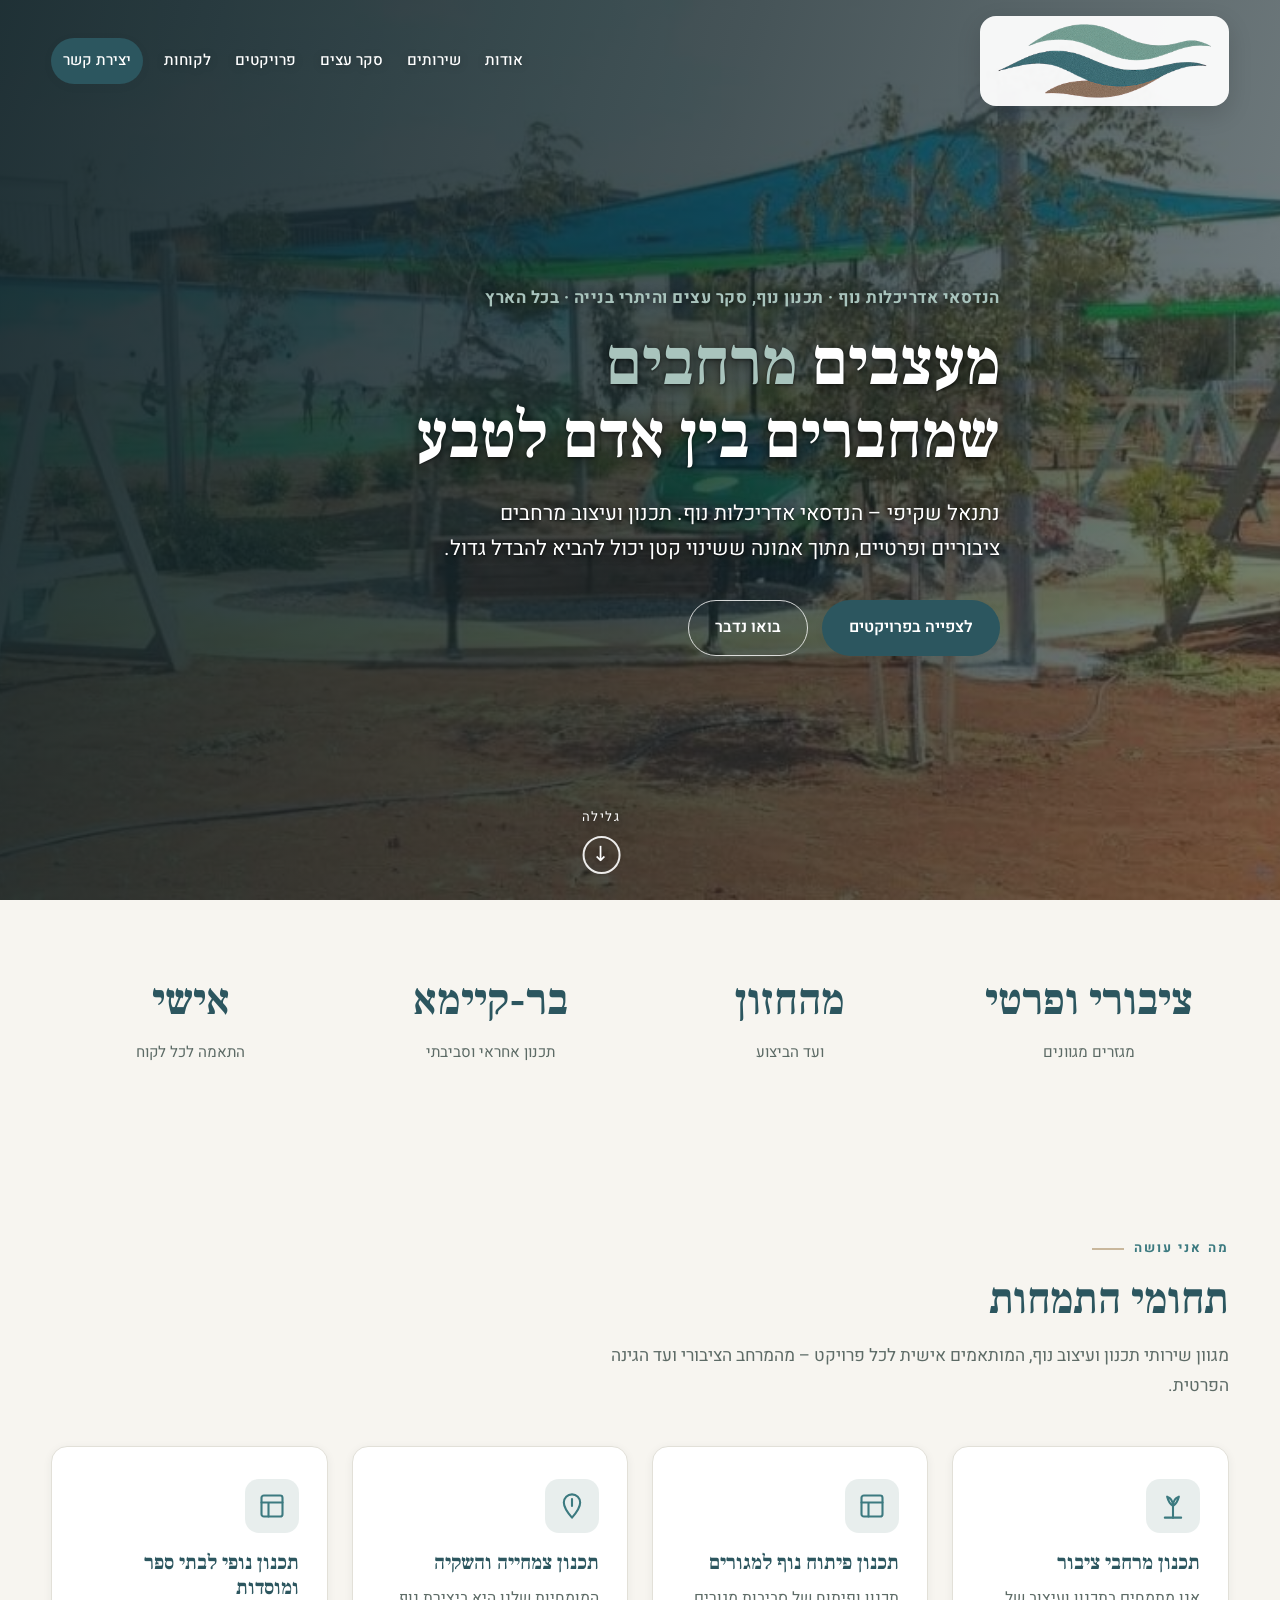
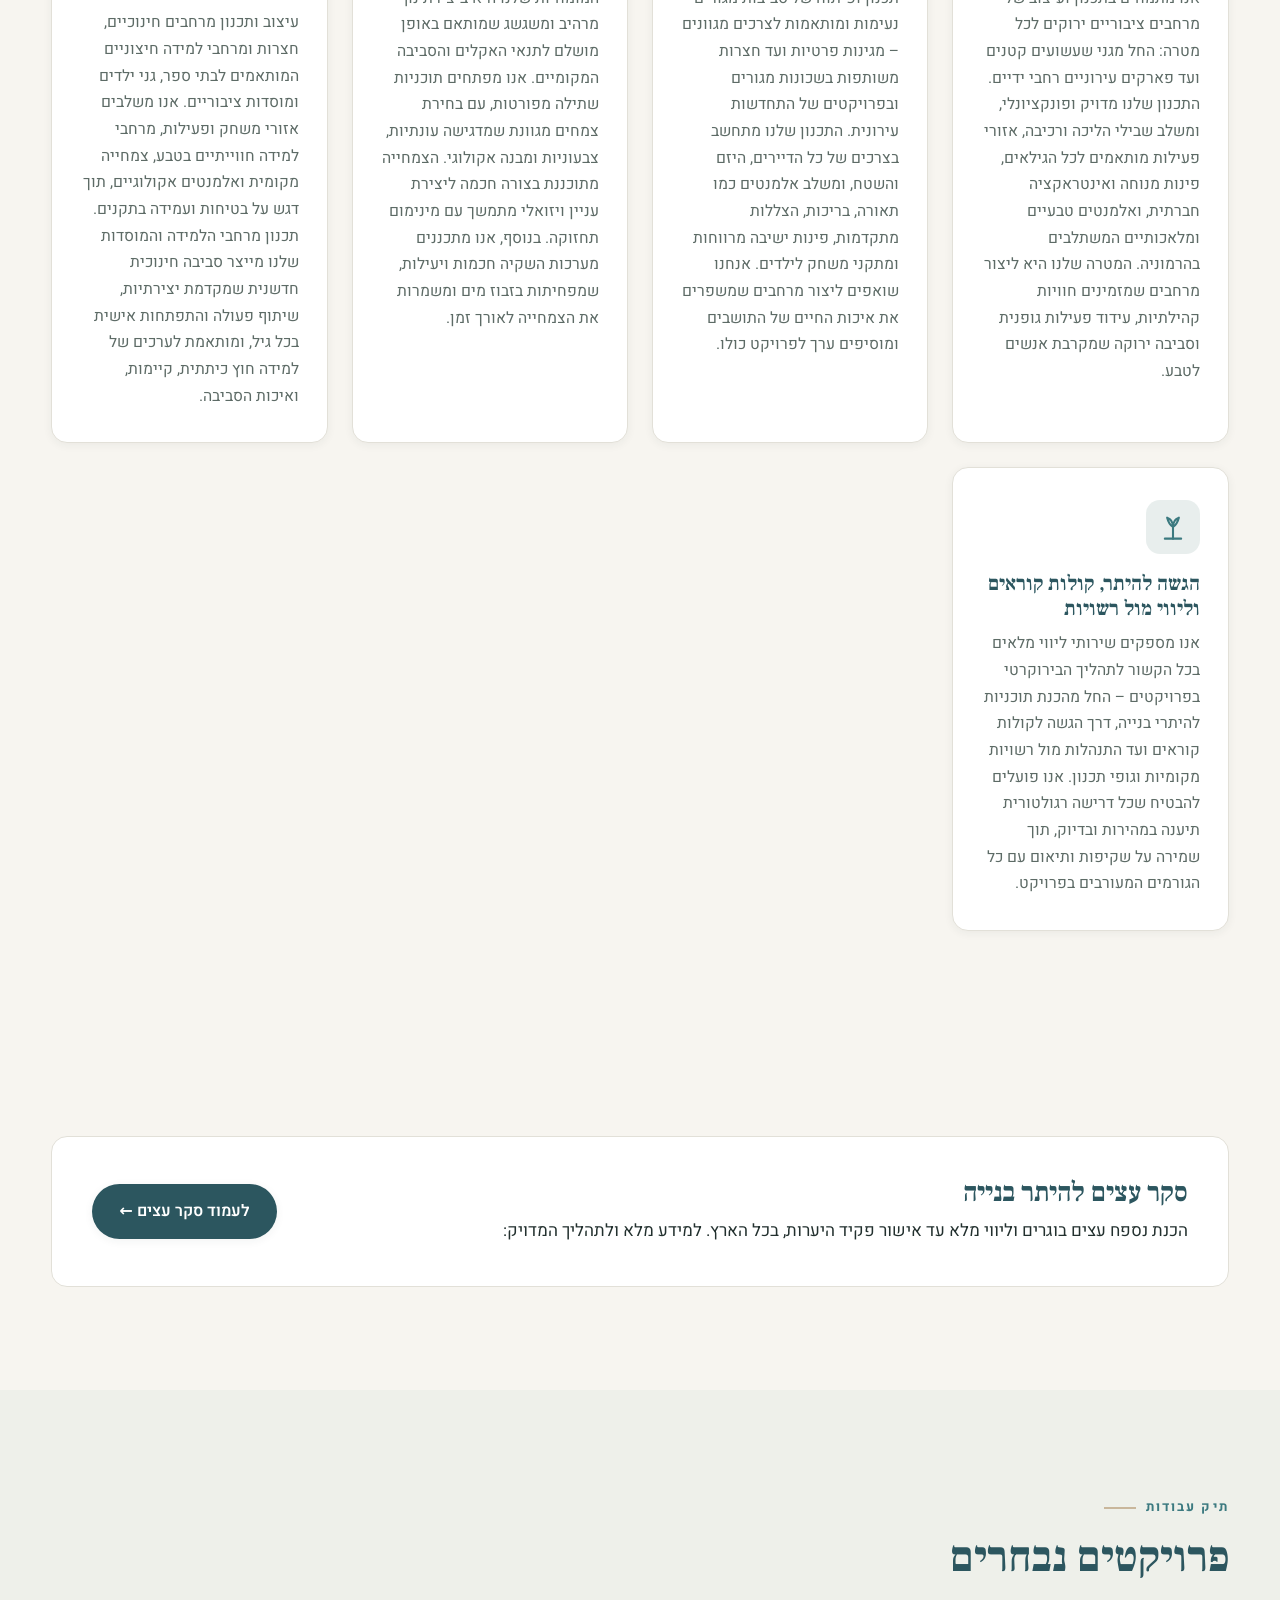
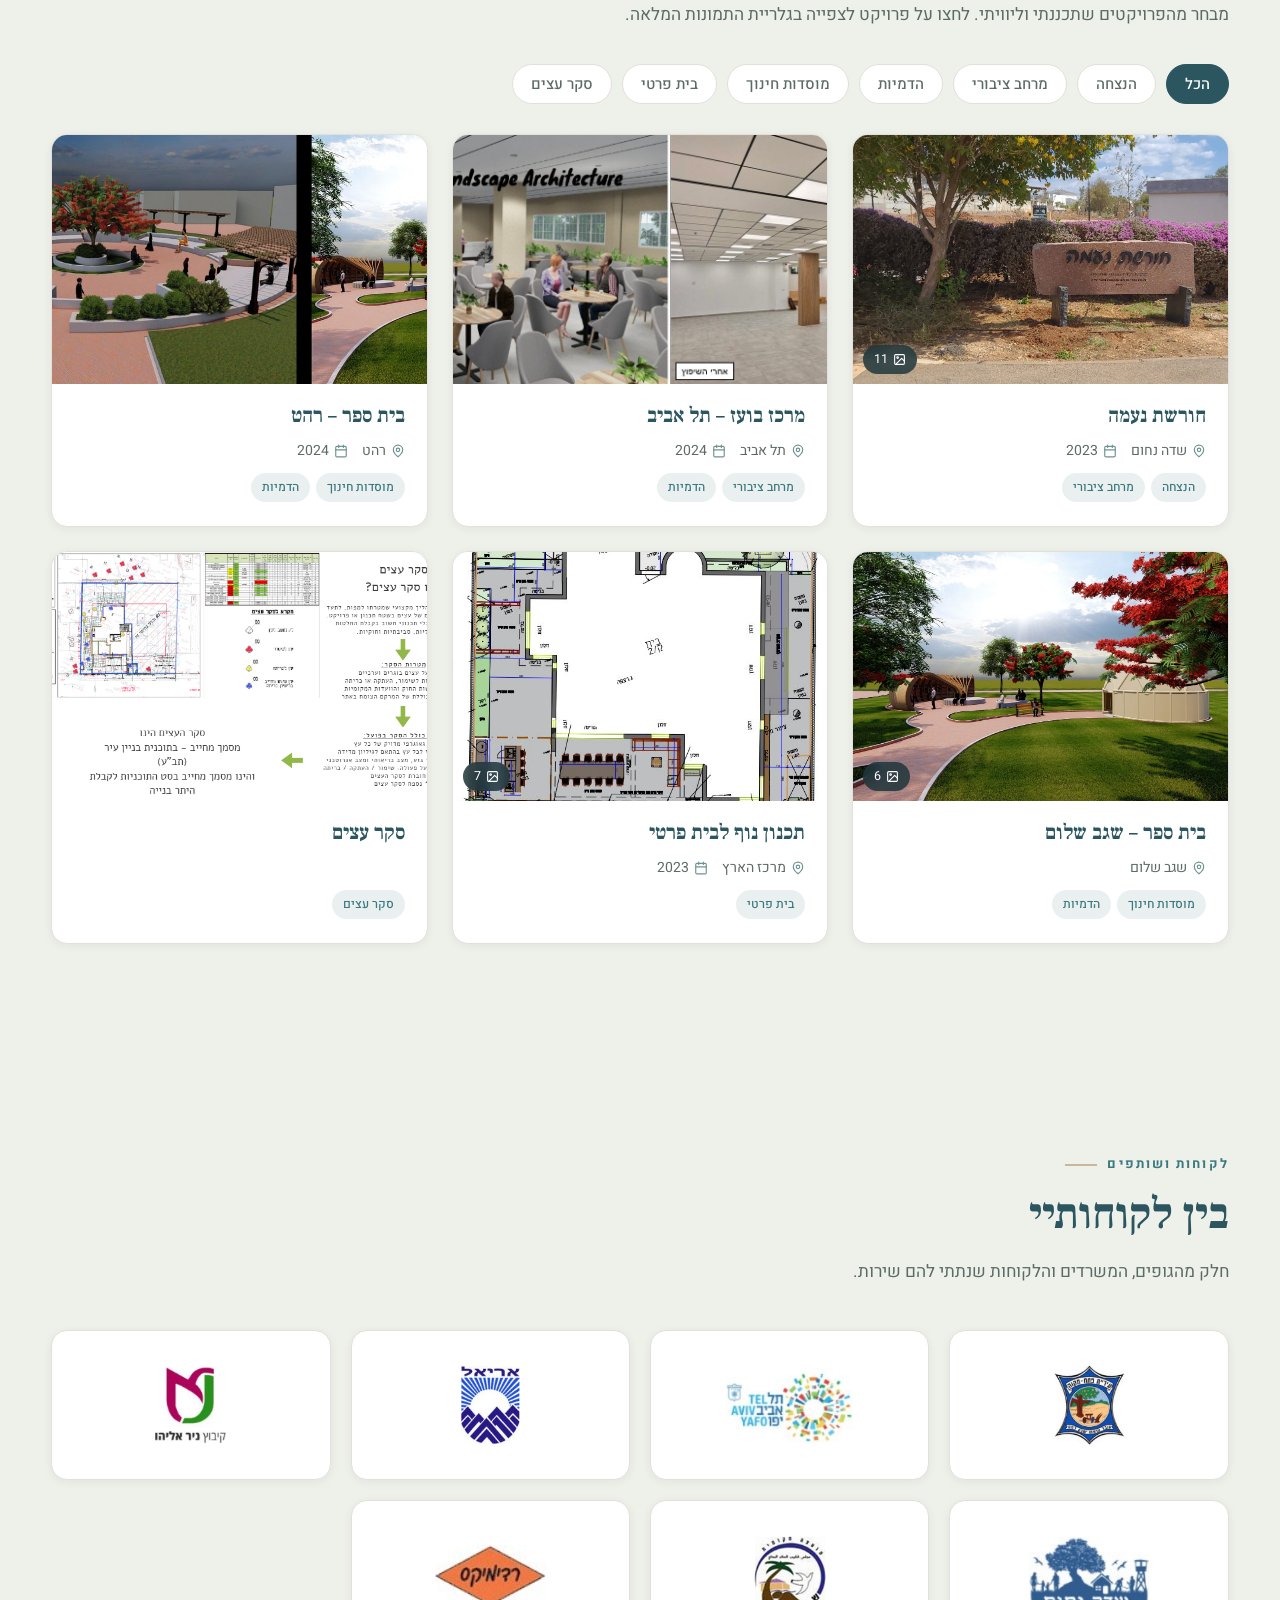
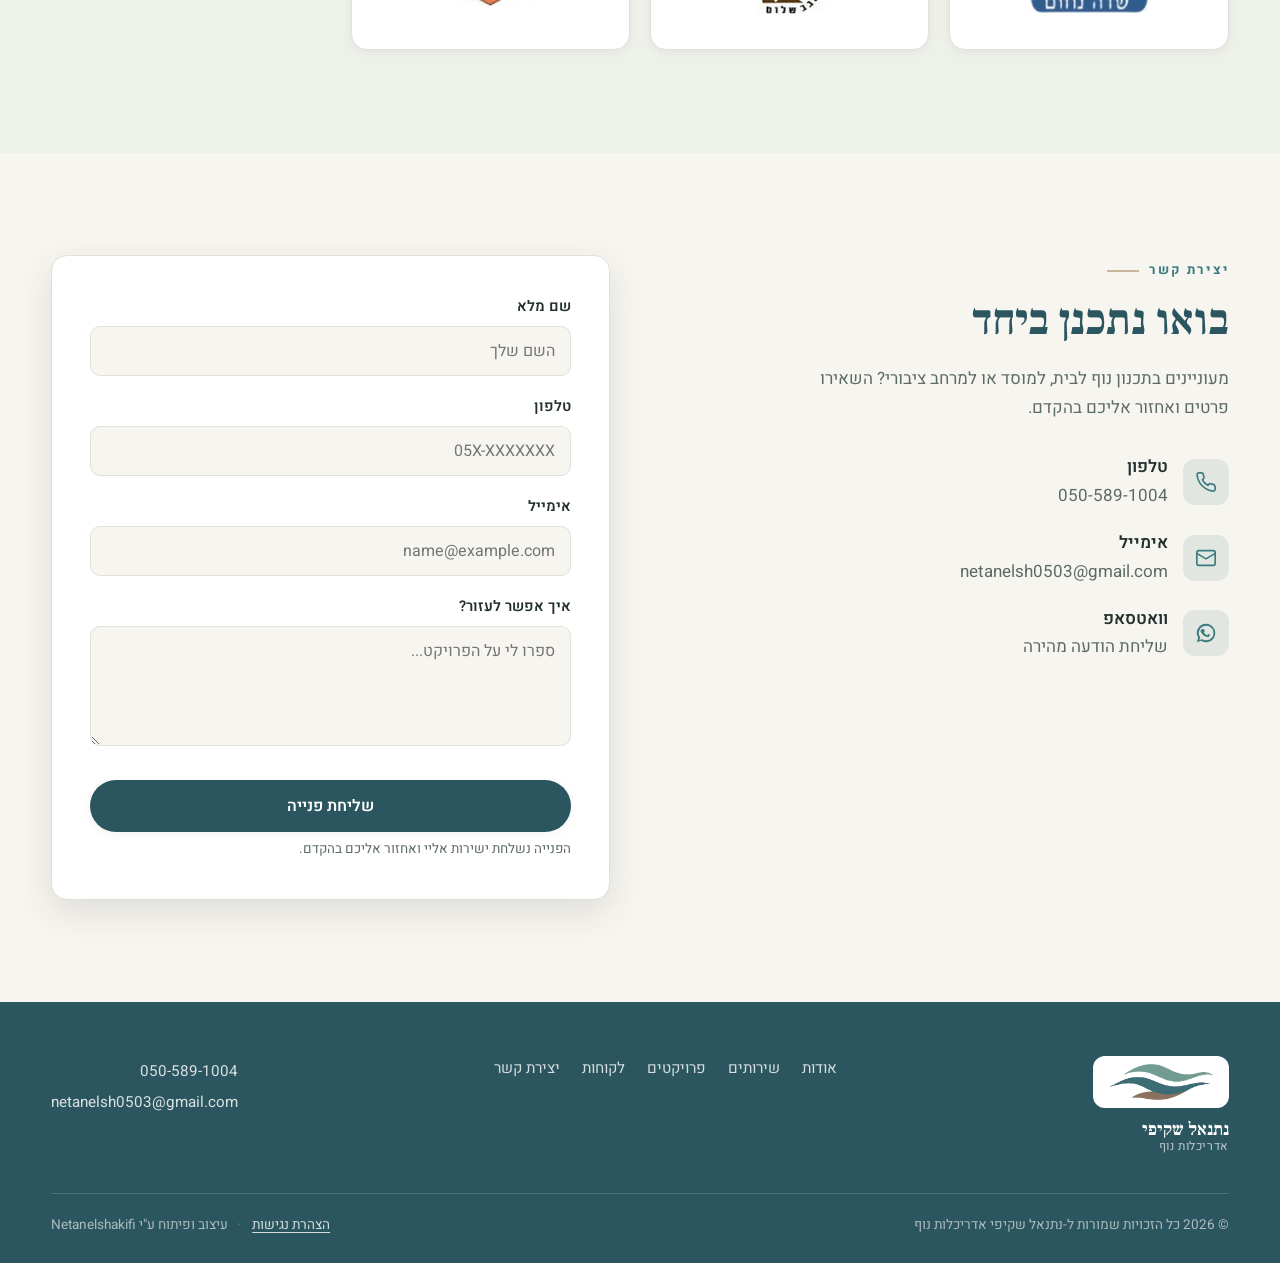
==== index.html @ ea235602 "." ====
<!DOCTYPE html>
<html lang="he" dir="rtl">
<head>
  <meta charset="UTF-8">
  <meta name="viewport" content="width=device-width, initial-scale=1">

  <!-- Google tag (gtag.js) -->
  <script async src="https://www.googletagmanager.com/gtag/js?id=G-FHMEB0XKDP"></script>
  <script>
    window.dataLayer = window.dataLayer || [];
    function gtag(){dataLayer.push(arguments);}
    gtag('js', new Date());
    gtag('config', 'G-FHMEB0XKDP');
  </script>

  <title>נתנאל שקיפי | אדריכלות נוף – תכנון ועיצוב מרחבים</title>
  <meta name="description" content="נתנאל שקיפי – הנדסאי אדריכלות נוף. תכנון ועיצוב מרחבים ציבוריים ופרטיים, סקר עצים, פיתוח בר-קיימא וליווי פרויקטים מהחזון ועד הביצוע.">
  <meta name="author" content="נתנאל שקיפי">
  <meta name="theme-color" content="#2c565f">
  <link rel="canonical" href="https://netanelsh0503-arch.github.io/netanel-shakifi-site/">

  <!-- Open Graph -->
  <meta property="og:title" content="נתנאל שקיפי | אדריכלות נוף">
  <meta property="og:description" content="תכנון ועיצוב מרחבים ציבוריים ופרטיים, בדגש על אסתטיקה, פונקציונליות וקיימות.">
  <meta property="og:type" content="website">
  <meta property="og:site_name" content="נתנאל שקיפי – אדריכלות נוף">
  <meta property="og:locale" content="he_IL">
  <meta property="og:url" content="https://netanelsh0503-arch.github.io/netanel-shakifi-site/">
  <meta property="og:image" content="https://netanelsh0503-arch.github.io/netanel-shakifi-site/assets/img/web/hero.jpg">

  <!-- Structured data: helps Google associate this site with the name "נתנאל שקיפי" -->
  <script type="application/ld+json">
  {
    "@context": "https://schema.org",
    "@graph": [
      {
        "@type": "Person",
        "name": "נתנאל שקיפי",
        "alternateName": "Netanel Shkifi",
        "jobTitle": "הנדסאי אדריכלות נוף",
        "url": "https://netanelsh0503-arch.github.io/netanel-shakifi-site/",
        "image": "https://netanelsh0503-arch.github.io/netanel-shakifi-site/assets/img/web/netanel-portrait.jpg",
        "email": "netanelsh0503@gmail.com",
        "telephone": "+972-50-589-1004"
      },
      {
        "@type": "ProfessionalService",
        "name": "נתנאל שקיפי – אדריכלות נוף",
        "description": "תכנון ועיצוב מרחבים ציבוריים ופרטיים, סקר עצים, פיתוח בר-קיימא וליווי פרויקטים מהחזון ועד הביצוע.",
        "url": "https://netanelsh0503-arch.github.io/netanel-shakifi-site/",
        "image": "https://netanelsh0503-arch.github.io/netanel-shakifi-site/assets/img/web/hero.jpg",
        "telephone": "+972-50-589-1004",
        "email": "netanelsh0503@gmail.com",
        "areaServed": "IL",
        "founder": { "@type": "Person", "name": "נתנאל שקיפי" },
        "knowsAbout": ["אדריכלות נוף", "תכנון נוף", "סקר עצים", "מרחב ציבורי", "גינון", "פיתוח בר-קיימא"],
        "logo": "https://netanelsh0503-arch.github.io/netanel-shakifi-site/assets/logo/logo-mark.png"
      },
      {
        "@type": "Organization",
        "name": "נתנאל שקיפי – אדריכלות נוף",
        "url": "https://netanelsh0503-arch.github.io/netanel-shakifi-site/",
        "logo": "https://netanelsh0503-arch.github.io/netanel-shakifi-site/assets/logo/logo-mark.png"
      }
    ]
  }
  </script>

  <link rel="icon" type="image/png" href="assets/logo/logo-mark.png">
  <link rel="preconnect" href="https://fonts.googleapis.com">
  <link rel="preconnect" href="https://fonts.gstatic.com" crossorigin>
  <link href="https://fonts.googleapis.com/css2?family=Frank+Ruhl+Libre:wght@500;700;900&family=Heebo:wght@300;400;500;600;700&display=swap" rel="stylesheet">
  <link rel="stylesheet" href="assets/css/style.css?v=7">
</head>
<body>

  <!-- ===== Header ===== -->
  <header class="header">
    <div class="container nav">
      <a href="#top" class="brand" aria-label="נתנאל שקיפי – אדריכלות נוף">
        <img src="assets/logo/logo-mark.png" alt="לוגו נתנאל שקיפי">
      </a>
      <button class="nav-toggle" aria-label="תפריט" aria-expanded="false"><span></span><span></span><span></span></button>
      <nav class="nav-links" aria-label="ניווט ראשי">
        <a href="#about">אודות</a>
        <a href="#services">שירותים</a>
        <a href="seker-etzim.html">סקר עצים</a>
        <a href="#projects">פרויקטים</a>
        <a href="#clients">לקוחות</a>
        <a href="#contact" class="btn btn-primary nav-cta">יצירת קשר</a>
      </nav>
    </div>
  </header>

  <!-- ===== Hero ===== -->
  <section class="hero" id="top">
    <div class="hero-bg"><img src="assets/img/web/hero.jpg" alt="אדריכלות נוף – תכנון ועיצוב מרחב נוף עירוני מאת נתנאל שקיפי"></div>
    <div class="container hero-inner">
      <span style="display:block;color:var(--sage-soft);font-weight:700;letter-spacing:.03em;font-size:clamp(.85rem,2.2vw,1.05rem);margin-bottom:14px;text-shadow:0 1px 8px rgba(0,0,0,.65)">הנדסאי אדריכלות נוף · תכנון נוף, סקר עצים והיתרי בנייה · בכל הארץ</span>
      <h1>מעצבים <span class="accent">מרחבים</span><br>שמחברים בין אדם לטבע</h1>
      <p>נתנאל שקיפי – הנדסאי אדריכלות נוף. תכנון ועיצוב מרחבים ציבוריים ופרטיים, מתוך אמונה ששינוי קטן יכול להביא להבדל גדול.</p>
      <div class="hero-actions">
        <a href="#projects" class="btn btn-primary">לצפייה בפרויקטים</a>
        <a href="#contact" class="btn btn-ghost">בואו נדבר</a>
      </div>
    </div>
    <a href="#contact" class="scroll-cue" aria-label="גלילה ליצירת קשר"><span>גלילה</span><span class="scroll-arrow">↓</span></a>
  </section>

  <!-- ===== Stats ===== -->
  <section class="section" style="padding-block: clamp(40px,6vw,64px)">
    <div class="container">
      <div class="stats">
        <div class="stat reveal"><b>ציבורי ופרטי</b><span>מגזרים מגוונים</span></div>
        <div class="stat reveal"><b>מהחזון</b><span>ועד הביצוע</span></div>
        <div class="stat reveal"><b>בר-קיימא</b><span>תכנון אחראי וסביבתי</span></div>
        <div class="stat reveal"><b>אישי</b><span>התאמה לכל לקוח</span></div>
      </div>
    </div>
  </section>

  <!-- About opens as a separate popup window (see nav "אודות"). Content lives in data/about.js and is editable from the dashboard. Hidden block below keeps the text available for search engines. -->
  <div id="aboutSeo" hidden aria-hidden="true">
    <span id="aboutEyebrow">נעים להכיר</span>
    <h2 id="aboutTitle">אני נתנאל שקיפי</h2>
    <img id="aboutImg" src="assets/img/web/netanel-portrait.jpg" alt="נתנאל שקיפי">
    <div id="aboutParas"></div>
  </div>

  <!-- ===== Services ===== -->
  <section class="section" id="services">
    <div class="container">
      <div class="reveal">
        <span class="eyebrow">מה אני עושה</span>
        <h2 class="section-title">תחומי התמחות</h2>
        <p class="section-intro">מגוון שירותי תכנון ועיצוב נוף, המותאמים אישית לכל פרויקט – מהמרחב הציבורי ועד הגינה הפרטית.</p>
      </div>
      <div class="cards" id="servicesGrid">
        <div class="card reveal">
          <div class="card-ico"><svg viewBox="0 0 24 24" fill="none" stroke="currentColor" stroke-width="1.8" stroke-linecap="round" stroke-linejoin="round"><path d="M12 22V12M12 12c0-4 2-7 5-8-1 4-2 6-5 8zM12 12C12 8 10 5 7 4c1 4 2 6 5 8z"/><path d="M5 22h14"/></svg></div>
          <h3>תכנון נוף לבתים פרטיים</h3>
          <p>תכנון כולל של המגרש – שבילים, אזורי ישיבה, חניות וכניסות, בהתאמה לשיפועים ולניקוז. שילוב צמחייה, יצירת פרטיות והצללה וחיבור בין פנים הבית לחוץ.</p>
        </div>
        <div class="card reveal">
          <div class="card-ico"><svg viewBox="0 0 24 24" fill="none" stroke="currentColor" stroke-width="1.8" stroke-linecap="round" stroke-linejoin="round"><rect x="3" y="3" width="18" height="18" rx="2"/><path d="M3 9h18M9 21V9"/></svg></div>
          <h3>מרחב ציבורי</h3>
          <p>תכנון ועיצוב שטחים ציבוריים פתוחים (שצ"פ), כיכרות, חצרות מוסדות ומרחבי מפגש – בדגש על חוויית המשתמש, נגישות וקיימות.</p>
        </div>
        <div class="card reveal">
          <div class="card-ico"><svg viewBox="0 0 24 24" fill="none" stroke="currentColor" stroke-width="1.8" stroke-linecap="round" stroke-linejoin="round"><path d="M12 2a7 7 0 00-7 7c0 5 7 13 7 13s7-8 7-13a7 7 0 00-7-7z"/><path d="M12 6v6"/></svg></div>
          <h3>סקר עצים</h3>
          <p>מיפוי, תיעוד והערכת מצב עצים בשטח, כולל נספח לסקר, חוברת והגשה לפקיד היערות עד לקבלת אישורו. כלי תכנוני לשמירה על עצים בוגרים וערכיים.</p>
          <a href="seker-etzim.html" style="display:inline-block;margin-top:10px;color:var(--teal-deep);font-weight:600">קראו עוד על סקר עצים להיתר ←</a>
        </div>
        <div class="card reveal">
          <div class="card-ico"><svg viewBox="0 0 24 24" fill="none" stroke="currentColor" stroke-width="1.8" stroke-linecap="round" stroke-linejoin="round"><path d="M3 21h18M5 21V7l7-4 7 4v14"/><path d="M9 21v-6h6v6"/></svg></div>
          <h3>ליווי פרויקטים</h3>
          <p>ליווי מקצועי מגיבוש החזון והפרוגרמה, דרך תכנון מפורט ועד ליווי לביצוע – בעבודה מול אדריכלים, קבלנים ויועצים, כולל הגשות להיתרים בעת הצורך.</p>
        </div>
      </div>
    </div>
  </section>

  <!-- ===== Tree survey entry ===== -->
  <section class="section">
    <div class="container">
      <div class="reveal" style="background:var(--surface,#f5f3ee);border:1px solid var(--line,#e5e1d8);border-radius:var(--radius,18px);padding:clamp(24px,4vw,40px);display:flex;flex-wrap:wrap;gap:18px;align-items:center;justify-content:space-between">
        <div style="flex:1 1 320px">
          <h2 style="margin:0 0 8px;color:var(--teal-deep,#2c565f);font-size:clamp(1.3rem,3.5vw,1.7rem)">סקר עצים להיתר בנייה</h2>
          <p style="margin:0;line-height:1.7">הכנת נספח עצים בוגרים וליווי מלא עד אישור פקיד היערות, בכל הארץ. למידע מלא ולתהליך המדויק:</p>
        </div>
        <a href="seker-etzim.html" class="btn btn-primary">לעמוד סקר עצים ←</a>
      </div>
    </div>
  </section>

  <!-- ===== Projects ===== -->
  <section class="section section-alt" id="projects">
    <div class="container">
      <div class="reveal">
        <span class="eyebrow">תיק עבודות</span>
        <h2 class="section-title">פרויקטים נבחרים</h2>
        <p class="section-intro">מבחר מהפרויקטים שתכננתי וליוויתי. לחצו על פרויקט לצפייה בגלריית התמונות המלאה.</p>
      </div>
      <div class="filters" id="projectFilters"></div>
      <div class="project-grid" id="projectGrid"></div>
    </div>
  </section>

  <!-- ===== Clients ===== -->
  <section class="section section-alt" id="clients">
    <div class="container">
      <div class="reveal">
        <span class="eyebrow">לקוחות ושותפים</span>
        <h2 class="section-title">בין לקוחותיי</h2>
        <p class="section-intro">חלק מהגופים, המשרדים והלקוחות שנתתי להם שירות.</p>
      </div>
      <div class="clients-grid" id="clientsGrid"></div>
    </div>
  </section>

  <!-- ===== Contact ===== -->
  <section class="section" id="contact">
    <div class="container contact-grid">
      <div class="contact-info reveal">
        <span class="eyebrow">יצירת קשר</span>
        <h2 class="section-title">בואו נתכנן ביחד</h2>
        <p>מעוניינים בתכנון נוף לבית, למוסד או למרחב ציבורי? השאירו פרטים ואחזור אליכם בהקדם.</p>
        <div class="contact-line">
          <div class="ci"><svg viewBox="0 0 24 24" fill="none" stroke="currentColor" stroke-width="1.8" stroke-linecap="round" stroke-linejoin="round"><path d="M22 16.9v3a2 2 0 01-2.2 2 19.8 19.8 0 01-8.6-3 19.5 19.5 0 01-6-6 19.8 19.8 0 01-3-8.6A2 2 0 014.1 2h3a2 2 0 012 1.7c.1.9.3 1.8.6 2.6a2 2 0 01-.4 2.1L8 9.6a16 16 0 006 6l1.2-1.2a2 2 0 012.1-.4c.8.3 1.7.5 2.6.6a2 2 0 011.7 2z"/></svg></div>
          <div><b>טלפון</b><a href="tel:0505891004" dir="ltr">050-589-1004</a></div>
        </div>
        <div class="contact-line">
          <div class="ci"><svg viewBox="0 0 24 24" fill="none" stroke="currentColor" stroke-width="1.8" stroke-linecap="round" stroke-linejoin="round"><rect x="2" y="4" width="20" height="16" rx="2"/><path d="M22 7l-10 6L2 7"/></svg></div>
          <div><b>אימייל</b><a href="mailto:netanelsh0503@gmail.com" dir="ltr">netanelsh0503@gmail.com</a></div>
        </div>
        <div class="contact-line">
          <div class="ci"><svg viewBox="0 0 24 24" fill="currentColor"><path d="M12 2a10 10 0 00-8.5 15.3L2 22l4.8-1.5A10 10 0 1012 2zm0 18a8 8 0 01-4.1-1.1l-.3-.2-2.8.9.9-2.8-.2-.3A8 8 0 1112 20zm4.4-6c-.2-.1-1.4-.7-1.6-.8s-.4-.1-.5.1-.6.8-.8 1-.3.2-.5.1a6.5 6.5 0 01-1.9-1.2 7.3 7.3 0 01-1.3-1.7c-.1-.2 0-.4.1-.5l.4-.4.2-.4a.5.5 0 000-.4l-.8-1.9c-.2-.5-.4-.4-.5-.4h-.5a.9.9 0 00-.7.3A2.8 2.8 0 006 9.3a4.8 4.8 0 001 2.6 11 11 0 004.3 3.8c.6.2 1 .4 1.4.5a3.3 3.3 0 001.5.1c.5-.1 1.4-.6 1.6-1.1s.2-1 .1-1.1z"/></svg></div>
          <div><b>וואטסאפ</b><a href="https://wa.me/972505891004" target="_blank" rel="noopener">שליחת הודעה מהירה</a></div>
        </div>
      </div>

      <form class="contact-form reveal" id="contactForm" novalidate>
        <input type="hidden" name="access_key" value="b95d1b3d-62b8-4b41-ad89-b3573a08d3fc">
        <input type="hidden" name="subject" value="פנייה חדשה מהאתר - נתנאל שקיפי אדריכלות נוף">
        <input type="hidden" name="from_name" value="אתר נתנאל שקיפי">
        <input type="checkbox" name="botcheck" style="display:none" tabindex="-1" autocomplete="off" aria-hidden="true">
        <div class="field">
          <label for="name">שם מלא</label>
          <input type="text" id="name" name="name" required autocomplete="name" placeholder="השם שלך">
        </div>
        <div class="field">
          <label for="phone">טלפון</label>
          <input type="tel" id="phone" name="phone" required autocomplete="tel" placeholder="05X-XXXXXXX" dir="ltr" style="text-align:right">
        </div>
        <div class="field">
          <label for="email">אימייל</label>
          <input type="email" id="email" name="email" autocomplete="email" placeholder="name@example.com" dir="ltr" style="text-align:right">
        </div>
        <div class="field">
          <label for="message">איך אפשר לעזור?</label>
          <textarea id="message" name="message" required placeholder="ספרו לי על הפרויקט..."></textarea>
        </div>
        <button type="submit" class="btn btn-primary">שליחת פנייה</button>
        <p class="form-note">הפנייה נשלחת ישירות אליי ואחזור אליכם בהקדם.</p>
        <div class="form-msg" id="formMsg" role="alert"></div>
      </form>
    </div>
  </section>

  <!-- ===== Footer ===== -->
  <footer class="footer">
    <div class="container">
      <div class="footer-top">
        <div class="brand" style="flex-direction:column;align-items:flex-start;gap:12px">
          <img src="assets/logo/logo-mark.png" alt="נתנאל שקיפי – אדריכלות נוף" style="height:52px;background:#fff;border-radius:12px;padding:8px 16px">
          <div class="brand-text"><b>נתנאל שקיפי</b><span>אדריכלות נוף</span></div>
        </div>
        <nav class="footer-nav" aria-label="ניווט תחתון">
          <a href="#about">אודות</a>
          <a href="#services">שירותים</a>
          <a href="#projects">פרויקטים</a>
          <a href="#clients">לקוחות</a>
          <a href="#contact">יצירת קשר</a>
        </nav>
        <div class="footer-contact">
          <div><a href="tel:0505891004" dir="ltr">050-589-1004</a></div>
          <div><a href="mailto:netanelsh0503@gmail.com" dir="ltr">netanelsh0503@gmail.com</a></div>
        </div>
      </div>
      <div class="footer-bottom">
        <span>© <span id="year">2026</span> כל הזכויות שמורות ל-נתנאל שקיפי אדריכלות נוף</span>
        <span class="footer-legal">
          <a href="accessibility.html" target="_blank" rel="noopener">הצהרת נגישות</a>
          <span class="sep" aria-hidden="true">·</span>
          <span>עיצוב ופיתוח ע"י Netanelshakifi</span>
        </span>
      </div>
    </div>
  </footer>

  <!-- Site content is in data/*.json and is editable via the online CMS. -->
  <script src="assets/js/main.js?v=3"></script>
</body>
</html>
---- assets/css/style.css ----
/* ==========================================================================
   נתנאל שקיפי – אדריכלות נוף | Design System
   Palette derived from the brand logo (teal / sage / earth)
   ========================================================================== */

:root {
  --teal-deep: #2c565f;
  --teal: #3c7a80;
  --sage: #6e9490;
  --sage-soft: #a9c4bd;
  --earth: #8a7250;
  --earth-soft: #c9b79c;

  --bg: #f7f5f0;
  --bg-alt: #eef0ea;
  --surface: #ffffff;
  --ink: #22302e;
  --muted: #5d6b66;
  --line: #e2e0d8;

  --shadow-sm: 0 2px 10px rgba(34, 48, 46, .06);
  --shadow-md: 0 12px 34px rgba(34, 48, 46, .12);
  --shadow-lg: 0 26px 60px rgba(34, 48, 46, .18);

  --radius: 16px;
  --radius-sm: 10px;
  --maxw: 1180px;
  --ease: cubic-bezier(.22, .61, .36, 1);

  --ff-head: "Frank Ruhl Libre", Georgia, serif;
  --ff-body: "Heebo", "Assistant", system-ui, sans-serif;
}

/* ---------- Reset ---------- */
* { margin: 0; padding: 0; box-sizing: border-box; }
html { scroll-behavior: smooth; scroll-padding-top: 84px; overflow-x: hidden; }
body {
  font-family: var(--ff-body);
  color: var(--ink);
  background: var(--bg);
  line-height: 1.7;
  font-size: 17px;
  -webkit-font-smoothing: antialiased;
  overflow-x: hidden;
  max-width: 100%;
}
img { max-width: 100%; display: block; }
a { color: inherit; text-decoration: none; }
ul { list-style: none; }
h1, h2, h3, h4 { font-family: var(--ff-head); font-weight: 700; line-height: 1.2; color: var(--teal-deep); }

.container { width: min(92%, var(--maxw)); margin-inline: auto; }
.section { padding: clamp(56px, 8vw, 104px) 0; }
.section-alt { background: var(--bg-alt); }

.eyebrow {
  display: inline-block; font-size: .82rem; font-weight: 700; letter-spacing: .16em;
  color: var(--teal); text-transform: uppercase; margin-bottom: 14px;
  position: relative; padding-inline-end: 42px;
}
.eyebrow::after {
  content: ""; position: absolute; inset-inline-end: 0; top: 50%;
  width: 32px; height: 2px; background: var(--earth-soft);
}
.section-title { font-size: clamp(1.8rem, 4vw, 2.7rem); margin-bottom: 16px; }
.section-intro { color: var(--muted); max-width: 640px; font-size: 1.08rem; }

.btn {
  display: inline-flex; align-items: center; gap: 9px; cursor: pointer;
  font-family: var(--ff-body); font-weight: 600; font-size: 1rem;
  padding: 13px 26px; border-radius: 999px; border: 1.5px solid transparent;
  transition: transform .2s var(--ease), background .2s var(--ease), box-shadow .2s var(--ease), color .2s;
}
.btn svg { width: 18px; height: 18px; }
.btn-primary { background: var(--teal-deep); color: #fff; box-shadow: var(--shadow-sm); }
.btn-primary:hover { background: var(--teal); transform: translateY(-2px); box-shadow: var(--shadow-md); }
.btn-ghost { border-color: var(--teal-deep); color: var(--teal-deep); }
.btn-ghost:hover { background: var(--teal-deep); color: #fff; transform: translateY(-2px); }

/* ---------- Header ---------- */
.header {
  position: fixed; inset-block-start: 0; inset-inline: 0; z-index: 100;
  transition: background .3s var(--ease), box-shadow .3s var(--ease), padding .3s var(--ease);
  padding: 16px 0;
}
.header.scrolled { background: rgba(247, 245, 240, .92); backdrop-filter: blur(10px); box-shadow: var(--shadow-sm); padding: 9px 0; }
.nav { display: flex; align-items: center; justify-content: space-between; gap: 20px; }
.brand { display: flex; align-items: center; gap: 12px; border-radius: 16px;
  transition: background .3s var(--ease), padding .3s var(--ease), box-shadow .3s var(--ease); }
.brand img { height: 74px; width: auto; transition: height .3s var(--ease); }
.header.scrolled .brand img { height: 56px; }
/* At top over the hero: colored logo sits on a soft white badge so all colors pop */
.header:not(.scrolled) .brand { background: rgba(255, 255, 255, .95); padding: 8px 18px; box-shadow: 0 8px 24px rgba(0, 0, 0, .14); }
.brand-text { display: flex; flex-direction: column; line-height: 1.1; }
.brand-text b { font-family: var(--ff-head); font-size: 1.12rem; color: var(--teal-deep); }
.brand-text span { font-size: .74rem; color: var(--muted); letter-spacing: .05em; }

.nav-links { display: flex; align-items: center; gap: 2px; flex-wrap: nowrap; }
.nav-links a {
  font-weight: 500; font-size: .95rem; color: var(--ink); padding: 9px 11px;
  border-radius: 999px; transition: color .2s, background .2s; white-space: nowrap;
}
.nav-links a:hover { color: var(--teal-deep); background: rgba(110, 148, 144, .14); }
.nav-cta { margin-inline-start: 8px; }
.header.scrolled .nav-links .nav-cta { color: #fff; }

/* At top (over hero): white nav text; on scroll: dark */
.header:not(.scrolled) .nav-links a { color: #fff; text-shadow: 0 1px 8px rgba(0,0,0,.25); }
.header:not(.scrolled) .nav-links a:hover { color: #fff; background: rgba(255,255,255,.16); }
.header:not(.scrolled) .nav-links .nav-cta { text-shadow: none; }

.nav-toggle { display: none; background: none; border: 0; cursor: pointer; padding: 8px; }
.nav-toggle span { display: block; width: 26px; height: 2.5px; background: var(--ink); border-radius: 2px; transition: .3s; }
.header:not(.scrolled) .nav-toggle span { background: #fff; }
.nav-toggle span + span { margin-top: 6px; }

/* ---------- Hero ---------- */
.hero {
  position: relative; min-height: 100svh; display: flex; align-items: center;
  color: #fff; overflow: hidden;
}
.hero-bg { position: absolute; inset: 0; z-index: -2; }
.hero-bg img { width: 100%; height: 100%; object-fit: cover; }
.hero::after {
  content: ""; position: absolute; inset: 0; z-index: -1;
  background: linear-gradient(105deg, rgba(18, 36, 41, .94) 0%, rgba(18, 36, 41, .78) 50%, rgba(18, 36, 41, .56) 100%);
}
.hero-inner { padding-block: 130px 90px; max-width: 720px; }
.hero h1 {
  color: #fff; font-size: clamp(1.9rem, 6vw, 4.1rem); line-height: 1.12; margin-bottom: 22px;
  text-shadow: 0 2px 16px rgba(0, 0, 0, .6), 0 1px 3px rgba(0, 0, 0, .55);
  overflow-wrap: break-word; word-break: break-word;
}
.hero h1 .accent { color: var(--sage-soft); }
.hero p { font-size: clamp(1.05rem, 2.4vw, 1.3rem); max-width: 560px; margin-bottom: 34px; color: #fff; text-shadow: 0 1px 10px rgba(0, 0, 0, .6), 0 1px 2px rgba(0, 0, 0, .5); }
.hero-actions { display: flex; flex-wrap: wrap; gap: 14px; }
.hero .btn-ghost { border-color: rgba(255, 255, 255, .8); color: #fff; }
.hero .btn-ghost:hover { background: #fff; color: var(--teal-deep); }
.scroll-cue {
  position: absolute; inset-block-end: 26px; inset-inline-start: 50%; transform: translateX(-50%);
  color: #fff; font-size: .82rem; letter-spacing: .12em; display: flex;
  flex-direction: column; align-items: center; gap: 8px; animation: bob 2s infinite;
  text-decoration: none; text-shadow: 0 1px 8px rgba(0, 0, 0, .65); cursor: pointer;
}
.scroll-cue .scroll-arrow {
  font-size: 1.3rem; line-height: 1; width: 38px; height: 38px;
  border: 2px solid rgba(255, 255, 255, .9); border-radius: 50%;
  display: flex; align-items: center; justify-content: center;
  transition: background .2s, transform .2s;
}
.scroll-cue:hover .scroll-arrow { background: rgba(255, 255, 255, .2); transform: translateY(3px); }
@keyframes bob { 0%,100% { transform: translateX(-50%) translateY(0);} 50% { transform: translateX(-50%) translateY(8px);} }
html { scroll-behavior: smooth; }

/* ---------- Stats strip ---------- */
.stats { display: grid; grid-template-columns: repeat(4, 1fr); gap: 20px; text-align: center; }
.stat { min-width: 0; }
.stat b { display: block; font-family: var(--ff-head); font-size: clamp(1.5rem, 3.4vw, 2.8rem); color: var(--teal-deep); overflow-wrap: break-word; }
.stat span { color: var(--muted); font-size: .95rem; }

/* ---------- About ---------- */
.about-grid { display: grid; grid-template-columns: .85fr 1.15fr; gap: clamp(28px, 5vw, 66px); align-items: center; }
.about-photo { position: relative; }
.about-photo img { border-radius: var(--radius); box-shadow: var(--shadow-md); width: 100%; aspect-ratio: 4/5; object-fit: cover; object-position: center 20%; }
.about-photo::before {
  content: ""; position: absolute; inset-block-start: -18px; inset-inline-start: -18px;
  width: 120px; height: 120px; border: 3px solid var(--sage-soft); border-radius: var(--radius); z-index: -1;
}
.about-body p { color: var(--muted); margin-bottom: 16px; }
.about-body p strong { color: var(--ink); }
.about-sign { margin-top: 22px; height: 92px; width: auto; }

/* ---------- Services ---------- */
.cards { display: grid; grid-template-columns: repeat(auto-fit, minmax(min(100%, 260px), 1fr)); gap: 24px; margin-top: 46px; }
.card {
  background: var(--surface); border-radius: var(--radius); padding: 32px 28px;
  box-shadow: var(--shadow-sm); border: 1px solid var(--line);
  transition: transform .25s var(--ease), box-shadow .25s var(--ease); position: relative; overflow: hidden;
}
.card::before { content: ""; position: absolute; inset-block-start: 0; inset-inline: 0; height: 4px; background: linear-gradient(90deg, var(--sage), var(--teal)); transform: scaleX(0); transform-origin: inline-end; transition: transform .3s var(--ease); }
.card:hover { transform: translateY(-6px); box-shadow: var(--shadow-md); }
.card:hover::before { transform: scaleX(1); }
.card-ico { width: 54px; height: 54px; border-radius: 14px; background: rgba(110, 148, 144, .16); display: grid; place-items: center; margin-bottom: 18px; color: var(--teal); }
.card-ico svg { width: 28px; height: 28px; }
.card h3 { font-size: 1.28rem; margin-bottom: 10px; }
.card p { color: var(--muted); font-size: .98rem; }

/* ---------- Projects ---------- */
.filters { display: flex; flex-wrap: wrap; gap: 10px; margin: 34px 0 30px; }
.filter {
  font-family: var(--ff-body); font-size: .94rem; font-weight: 500; cursor: pointer;
  padding: 8px 18px; border-radius: 999px; border: 1.5px solid var(--line);
  background: var(--surface); color: var(--muted); transition: .2s var(--ease);
}
.filter:hover { border-color: var(--sage); color: var(--teal-deep); }
.filter.active { background: var(--teal-deep); border-color: var(--teal-deep); color: #fff; }

.project-grid { display: grid; grid-template-columns: repeat(auto-fill, minmax(min(100%, 310px), 1fr)); gap: 24px; }
.project-card {
  background: var(--surface); border-radius: var(--radius); overflow: hidden;
  box-shadow: var(--shadow-sm); border: 1px solid var(--line); cursor: pointer;
  transition: transform .28s var(--ease), box-shadow .28s var(--ease);
  display: flex; flex-direction: column;
}
.project-card:hover { transform: translateY(-6px); box-shadow: var(--shadow-lg); }
.project-media { position: relative; aspect-ratio: 3/2; overflow: hidden; background: var(--bg-alt); }
.project-media img { width: 100%; height: 100%; object-fit: cover; transition: transform .5s var(--ease); }
.project-card:hover .project-media img { transform: scale(1.06); }
.project-count {
  position: absolute; inset-block-end: 10px; inset-inline-end: 10px; background: rgba(28, 52, 58, .82);
  color: #fff; font-size: .78rem; padding: 4px 11px; border-radius: 999px; backdrop-filter: blur(4px);
  display: flex; align-items: center; gap: 5px;
}
.project-count svg { width: 13px; height: 13px; }
.project-info { padding: 20px 22px 24px; display: flex; flex-direction: column; gap: 10px; flex: 1; }
.project-info h3 { font-size: 1.3rem; }
.project-meta { display: flex; gap: 14px; color: var(--muted); font-size: .88rem; flex-wrap: wrap; }
.project-meta span { display: inline-flex; align-items: center; gap: 5px; }
.project-meta svg { width: 14px; height: 14px; color: var(--sage); }
.project-tags { display: flex; flex-wrap: wrap; gap: 6px; margin-top: auto; }
.tag { font-size: .76rem; font-weight: 500; color: var(--teal); background: rgba(110, 148, 144, .14); padding: 4px 11px; border-radius: 999px; }
.empty { grid-column: 1/-1; text-align: center; color: var(--muted); padding: 40px 0; }

/* ---------- Publications ---------- */
.pub-list { display: grid; gap: 16px; margin-top: 40px; }
.pub {
  display: flex; align-items: center; gap: 20px; background: var(--surface); border: 1px solid var(--line);
  border-radius: var(--radius); padding: 22px 26px; box-shadow: var(--shadow-sm);
  transition: transform .2s var(--ease), box-shadow .2s var(--ease);
}
.pub:hover { transform: translateX(-6px); box-shadow: var(--shadow-md); }
.pub-date { font-family: var(--ff-head); color: var(--earth); font-size: 1.05rem; min-width: 78px; }
.pub-body h4 { font-size: 1.12rem; color: var(--ink); margin-bottom: 3px; }
.pub-body p { color: var(--muted); font-size: .94rem; }
.pub-src { margin-inline-start: auto; color: var(--sage); }
.pub-src svg { width: 20px; height: 20px; }

/* ---------- Innovations ---------- */
.innov-grid { display: grid; grid-template-columns: repeat(auto-fit, minmax(min(100%, 280px), 1fr)); gap: 24px; margin-top: 44px; }
.innov {
  background: var(--surface); border: 1px solid var(--line); border-radius: var(--radius);
  padding: 30px 28px; box-shadow: var(--shadow-sm); border-inline-start: 4px solid var(--sage);
  transition: transform .2s var(--ease), box-shadow .2s var(--ease);
}
.innov:hover { transform: translateY(-4px); box-shadow: var(--shadow-md); }
.innov .kw { font-size: .78rem; font-weight: 700; letter-spacing: .1em; color: var(--earth); text-transform: uppercase; }
.innov h3 { font-size: 1.24rem; margin: 10px 0; }
.innov p { color: var(--muted); font-size: .97rem; }

/* ---------- Clients ---------- */
.clients-grid { display: grid; grid-template-columns: repeat(4, 1fr); gap: 20px; margin-top: 44px; }
.client { display: flex; align-items: center; justify-content: center; background: var(--surface); border: 1px solid var(--line); border-radius: var(--radius); box-shadow: var(--shadow-sm); padding: 26px 22px; min-height: 150px; transition: transform .2s var(--ease), box-shadow .2s var(--ease); }
.client:hover { transform: translateY(-4px); box-shadow: var(--shadow-md); }
.client img { max-height: 96px; max-width: 100%; width: auto; object-fit: contain; }
@media (max-width: 900px) { .clients-grid { grid-template-columns: repeat(3, 1fr); } }
@media (max-width: 560px) { .clients-grid { grid-template-columns: repeat(2, 1fr); } .client { min-height: 120px; padding: 20px; } .client img { max-height: 72px; } }

/* ---------- Contact ---------- */
.contact-grid { display: grid; grid-template-columns: 1fr 1fr; gap: clamp(30px, 5vw, 60px); }
.contact-info h2 { margin-bottom: 18px; }
.contact-info > p { color: var(--muted); margin-bottom: 30px; max-width: 420px; }
.contact-line { display: flex; align-items: center; gap: 15px; margin-bottom: 18px; }
.contact-line .ci { width: 46px; height: 46px; border-radius: 12px; background: rgba(110, 148, 144, .16); display: grid; place-items: center; color: var(--teal); flex-shrink: 0; }
.contact-line .ci svg { width: 22px; height: 22px; }
.contact-line b { display: block; font-family: var(--ff-body); font-weight: 600; color: var(--ink); }
.contact-line a, .contact-line span { color: var(--muted); }
.contact-line a:hover { color: var(--teal-deep); }

.contact-form { background: var(--surface); border: 1px solid var(--line); border-radius: var(--radius); padding: clamp(24px, 4vw, 38px); box-shadow: var(--shadow-md); }
.field { margin-bottom: 18px; }
.field label { display: block; font-weight: 600; font-size: .92rem; margin-bottom: 7px; color: var(--ink); }
.field input, .field textarea {
  width: 100%; font-family: var(--ff-body); font-size: 1rem; color: var(--ink);
  padding: 12px 15px; border: 1.5px solid var(--line); border-radius: var(--radius-sm);
  background: var(--bg); transition: border .2s, box-shadow .2s;
}
.field input:focus, .field textarea:focus { outline: none; border-color: var(--sage); box-shadow: 0 0 0 3px rgba(110, 148, 144, .18); background: #fff; }
.field textarea { resize: vertical; min-height: 120px; }
.form-note { font-size: .84rem; color: var(--muted); margin-top: 6px; }
.contact-form .btn-primary { width: 100%; justify-content: center; margin-top: 6px; }
.form-msg { margin-top: 14px; padding: 12px 16px; border-radius: var(--radius-sm); font-size: .95rem; display: none; }
.form-msg.ok { display: block; background: rgba(110, 148, 144, .18); color: var(--teal-deep); }
.form-msg.err { display: block; background: rgba(192, 57, 43, .12); color: #b23b2e; }

/* ---------- Footer ---------- */
.footer { background: var(--teal-deep); color: rgba(255, 255, 255, .82); padding: 54px 0 26px; }
.footer-top { display: flex; flex-wrap: wrap; gap: 30px; justify-content: space-between; align-items: flex-start; }
.footer .brand-text b { color: #fff; }
.footer .brand-text span { color: rgba(255, 255, 255, .7); }
.footer-nav { display: flex; flex-wrap: wrap; gap: 8px 22px; }
.footer-nav a { color: rgba(255, 255, 255, .8); font-size: .95rem; }
.footer-nav a:hover { color: #fff; }
.footer-contact { font-size: .95rem; line-height: 2; }
.footer-contact a:hover { color: #fff; }
.footer-bottom { margin-top: 40px; padding-top: 20px; border-top: 1px solid rgba(255, 255, 255, .15); display: flex; flex-wrap: wrap; gap: 10px 16px; justify-content: space-between; font-size: .85rem; color: rgba(255, 255, 255, .6); }
.footer-bottom a { color: rgba(255,255,255,.8); text-decoration: underline; text-underline-offset: 3px; }
.footer-bottom a:hover { color: #fff; }
.footer-legal { display: inline-flex; align-items: center; gap: 10px; flex-wrap: wrap; }
.footer-legal .sep { opacity: .5; }

/* ---------- Lightbox ---------- */
.lightbox { position: fixed; inset: 0; z-index: 200; background: rgba(20, 32, 34, .96); display: none; opacity: 0; transition: opacity .3s; }
.lightbox.open { display: flex; opacity: 1; }
.lb-inner { margin: auto; width: min(94%, 1040px); max-height: 92vh; display: flex; flex-direction: column; color: #fff; }
.lb-stage { position: relative; flex: 1; display: flex; align-items: center; justify-content: center; min-height: 0; }
.lb-media { display: flex; align-items: center; justify-content: center; width: 100%; }
.lb-media img { max-width: 100%; max-height: 74vh; border-radius: 10px; object-fit: contain; box-shadow: var(--shadow-lg); }
.lb-media video { max-width: 100%; max-height: 74vh; border-radius: 10px; box-shadow: var(--shadow-lg); background: #000; }
.lb-media iframe { width: min(100%, 1000px); aspect-ratio: 16/9; max-height: 74vh; border: 0; border-radius: 10px; box-shadow: var(--shadow-lg); background: #000; }
.lb-head { display: flex; justify-content: space-between; align-items: flex-end; margin-bottom: 14px; gap: 14px; }
.lb-head h3 { color: #fff; font-size: 1.5rem; }
.lb-head p { color: rgba(255, 255, 255, .7); font-size: .92rem; }
.lb-desc { color: rgba(255,255,255,.82); font-size: .98rem; margin-top: 16px; max-width: 760px; }
.lb-links { margin-top: 16px; }
.lb-links a {
  display: inline-flex; align-items: center; gap: 9px; background: var(--sage);
  color: #fff; font-weight: 600; font-size: .98rem; padding: 11px 22px; border-radius: 999px;
  transition: background .2s var(--ease), transform .2s var(--ease);
}
.lb-links a:hover { background: #fff; color: var(--teal-deep); transform: translateY(-2px); }
.lb-links a svg { width: 18px; height: 18px; }
.lb-close { position: absolute; inset-block-start: 20px; inset-inline-end: 24px; background: rgba(255, 255, 255, .12); border: 0; color: #fff; width: 46px; height: 46px; border-radius: 50%; cursor: pointer; font-size: 1.5rem; transition: background .2s; }
.lb-close:hover { background: rgba(255, 255, 255, .26); }
.lb-nav { background: rgba(255, 255, 255, .12); border: 0; color: #fff; width: 50px; height: 50px; border-radius: 50%; cursor: pointer; display: grid; place-items: center; transition: background .2s; flex-shrink: 0; }
.lb-nav:hover { background: rgba(255, 255, 255, .28); }
.lb-nav svg { width: 24px; height: 24px; }
.lb-thumbs { display: flex; gap: 10px; margin-top: 16px; overflow-x: auto; padding-bottom: 4px; }
.lb-thumb { position: relative; width: 84px; height: 60px; border-radius: 7px; overflow: hidden; opacity: .5; cursor: pointer; border: 2px solid transparent; transition: .2s; flex-shrink: 0; padding: 0; background: #1c2f30; }
.lb-thumb img { width: 100%; height: 100%; object-fit: cover; }
.lb-thumb.active { opacity: 1; border-color: var(--sage); }
.lb-thumb-blank { display: block; width: 100%; height: 100%; background: linear-gradient(135deg, var(--teal-deep), var(--teal)); }
.lb-thumb-play { position: absolute; inset: 0; display: grid; place-items: center; color: #fff; }
.lb-thumb-play svg { width: 22px; height: 22px; filter: drop-shadow(0 1px 3px rgba(0,0,0,.5)); }
.project-play { position: absolute; inset: 0; margin: auto; width: 54px; height: 54px; display: grid; place-items: center; background: rgba(28, 52, 58, .7); color: #fff; border-radius: 50%; backdrop-filter: blur(3px); transition: transform .25s var(--ease), background .2s; }
.project-play svg { width: 24px; height: 24px; margin-inline-start: 3px; }
.project-card:hover .project-play { transform: scale(1.1); background: var(--teal-deep); }

/* ---------- Content modal (About) ---------- */
.cmodal { position: fixed; inset: 0; z-index: 210; background: rgba(20, 32, 34, .6); display: none; opacity: 0; transition: opacity .3s; padding: 24px; backdrop-filter: blur(4px); }
.cmodal.open { display: flex; opacity: 1; }
.cmodal-box { margin: auto; width: min(92%, 900px); max-height: 90vh; background: var(--surface); border-radius: 20px; overflow: hidden auto; box-shadow: var(--shadow-lg); display: grid; grid-template-columns: .8fr 1.2fr; position: relative; }
.cmodal-media { background: var(--bg-alt); }
.cmodal-media img { width: 100%; height: 100%; object-fit: cover; object-position: center 20%; min-height: 260px; }
.cmodal-content { padding: clamp(26px, 4vw, 44px); }
.cmodal-content .section-title { margin-bottom: 18px; }
.cmodal-content #amBody p { color: var(--muted); margin-bottom: 14px; }
.cmodal-x { position: absolute; inset-block-start: 14px; inset-inline-end: 16px; width: 40px; height: 40px; border-radius: 50%; border: 0; background: rgba(255, 255, 255, .85); color: var(--ink); font-size: 1.5rem; cursor: pointer; z-index: 2; transition: background .2s; }
.cmodal-x:hover { background: #fff; }
@media (max-width: 720px) { .cmodal-box { grid-template-columns: 1fr; } .cmodal-media img { max-height: 240px; } }

/* ---------- Reveal animation ---------- */
.reveal { opacity: 0; transform: translateY(28px); transition: opacity .7s var(--ease), transform .7s var(--ease); }
.reveal.in { opacity: 1; transform: none; }

/* ---------- Responsive ---------- */
@media (max-width: 900px) {
  .about-grid { grid-template-columns: 1fr; }
  .about-photo { max-width: 360px; margin-inline: auto; }
  .contact-grid { grid-template-columns: 1fr; }
  .stats { grid-template-columns: repeat(2, 1fr); gap: 30px 20px; }
}
@media (max-width: 780px) {
  .nav-links {
    position: fixed; inset-block-start: 0; inset-inline-end: 0; height: 100svh; width: min(78%, 320px);
    background: var(--surface); flex-direction: column; align-items: stretch; justify-content: center;
    gap: 6px; padding: 40px 26px; box-shadow: var(--shadow-lg);
    display: none;
  }
  .nav-links.open { display: flex; }
  .nav-links a { font-size: 1.15rem; padding: 12px 16px; }
  /* inside the white mobile panel, keep text dark even at top */
  .header:not(.scrolled) .nav-links a { color: var(--ink); text-shadow: none; }
  .header:not(.scrolled) .nav-links .nav-cta { color: #fff; }
  .nav-cta { margin: 12px 0 0; text-align: center; justify-content: center; }
  .nav-toggle { display: block; z-index: 110; }
  .nav-toggle.open span { background: var(--ink) !important; }
  .nav-toggle.open span:nth-child(1) { transform: translateY(8.5px) rotate(45deg); }
  .nav-toggle.open span:nth-child(2) { opacity: 0; }
  .nav-toggle.open span:nth-child(3) { transform: translateY(-8.5px) rotate(-45deg); }
  .footer-top { flex-direction: column; }
}
@media (max-width: 480px) {
  body { font-size: 16px; }
  .stats { grid-template-columns: 1fr 1fr; }
  .pub { flex-wrap: wrap; }
  .pub-src { margin-inline-start: 0; }
  .hero-inner { padding-block: 116px 74px; }
  .hero p { font-size: 1.02rem; }
  .hero-actions { width: 100%; gap: 10px; }
  .hero-actions .btn { flex: 1 1 auto; justify-content: center; }
  .eyebrow { padding-inline-end: 34px; }
  .section-title { font-size: clamp(1.6rem, 7vw, 2.2rem); }
}
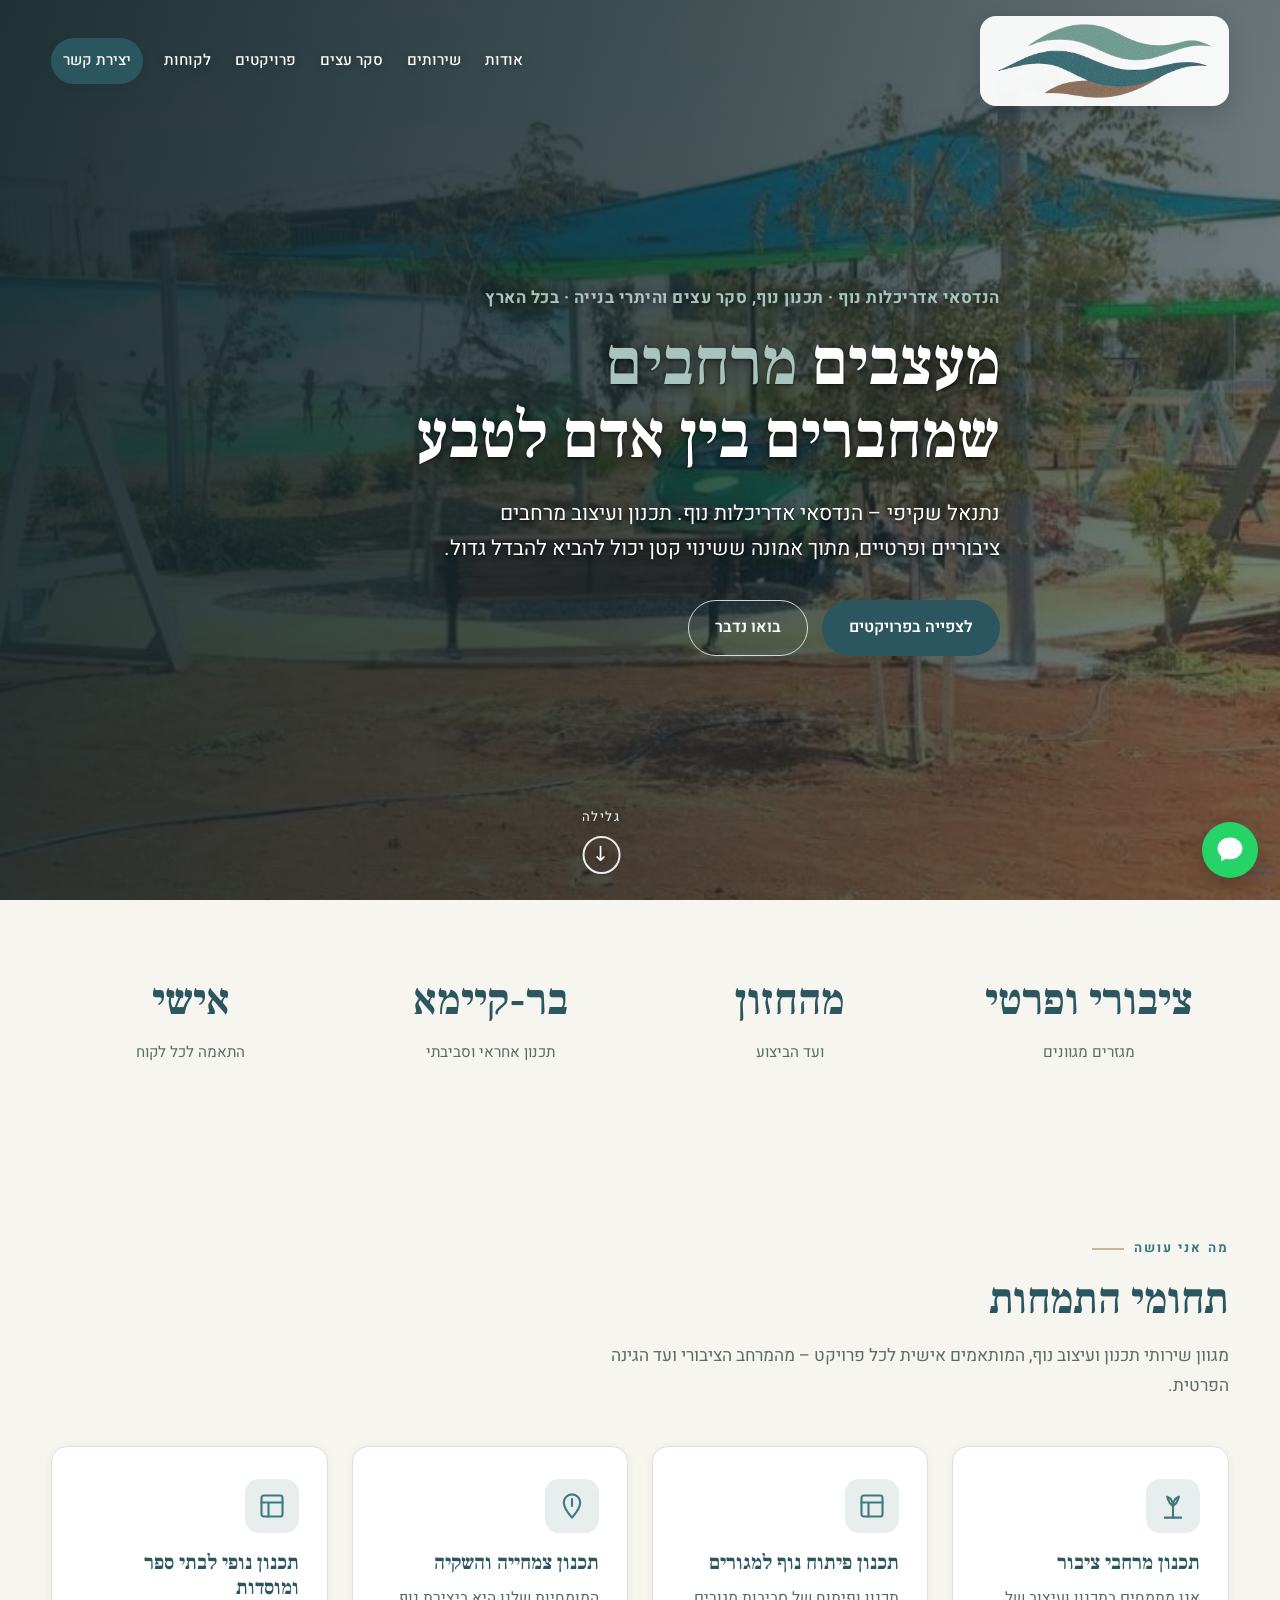
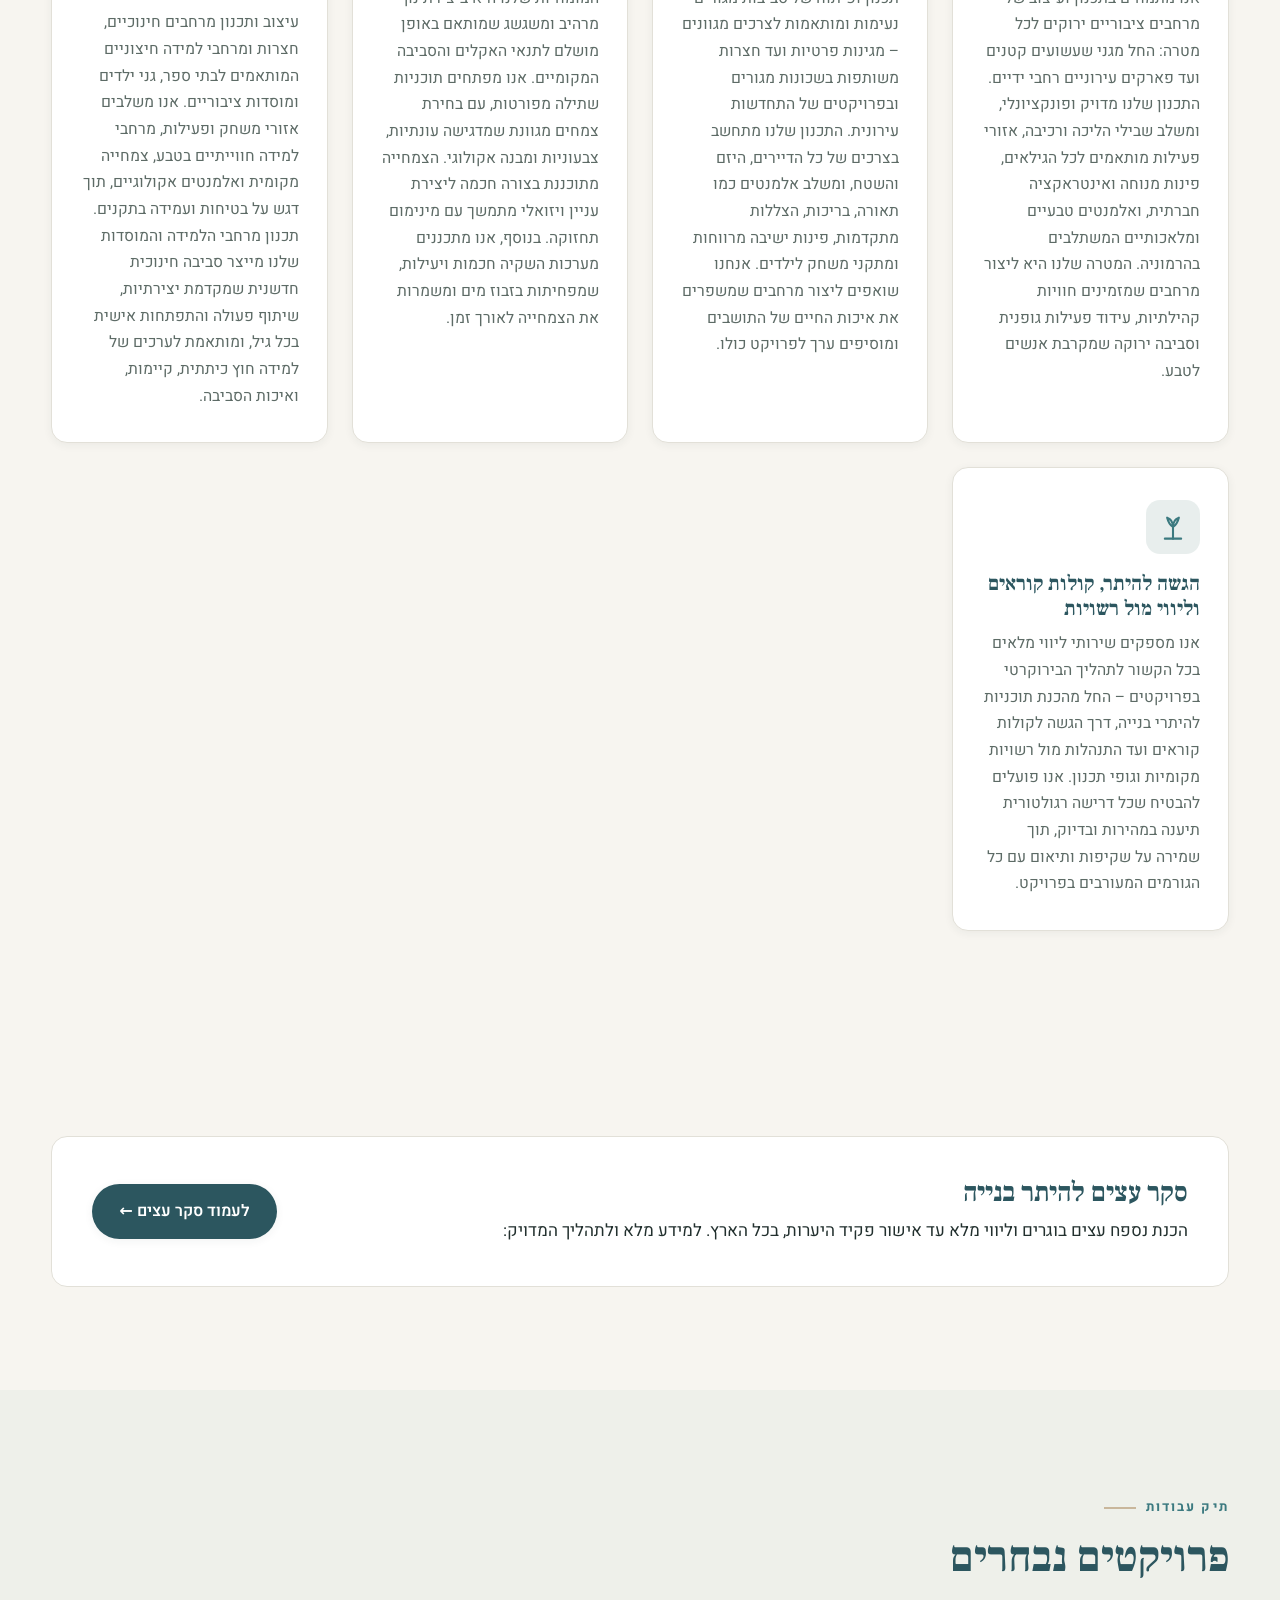
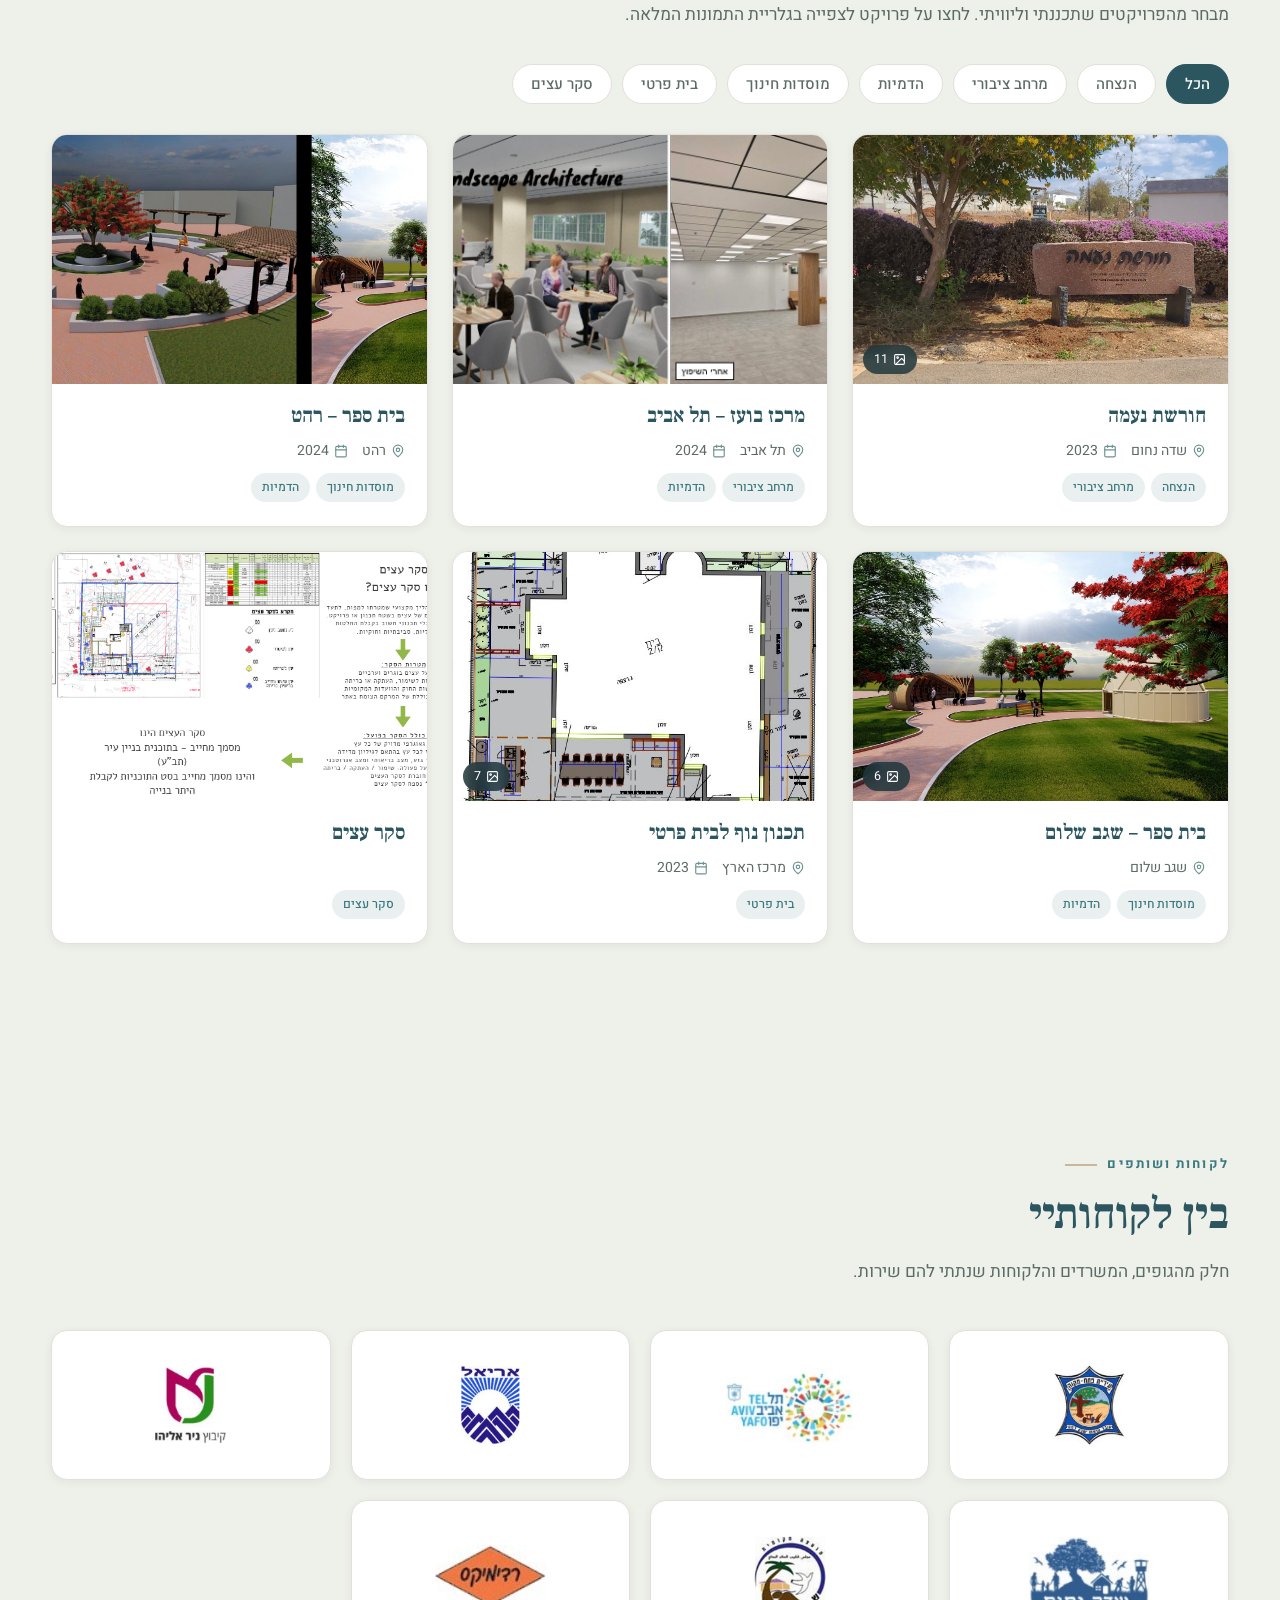
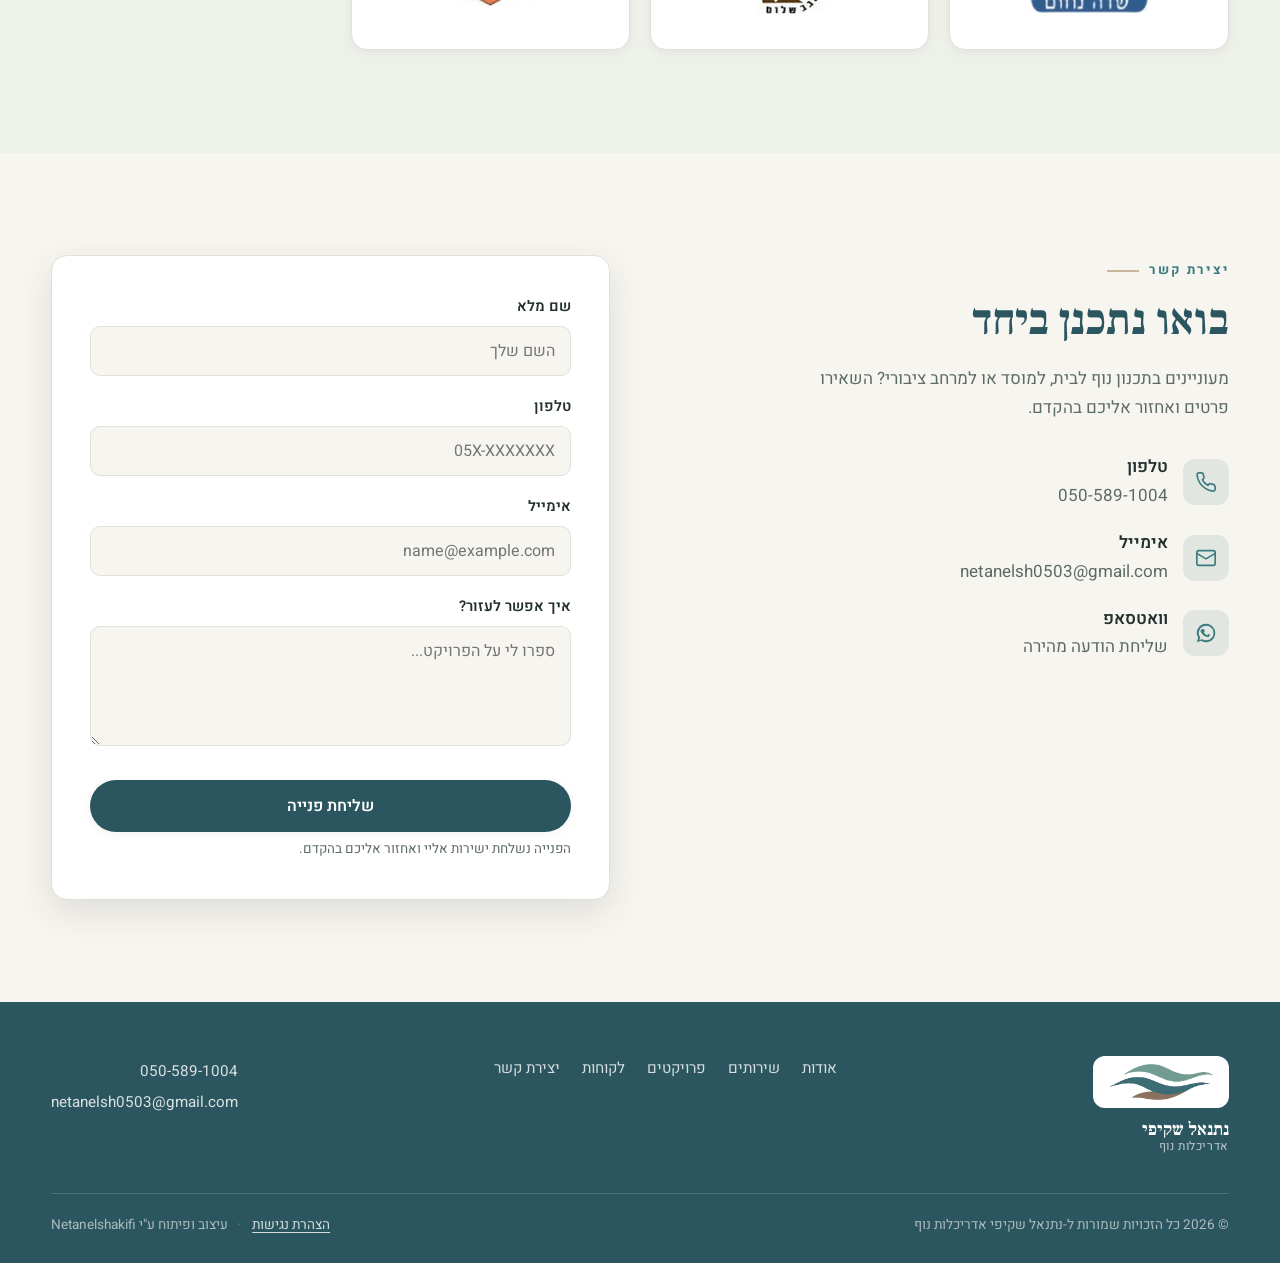
==== commit 86918c6e: "chat" ====
--- a/index.html
+++ b/index.html
@@ -70,7 +70,7 @@
   <link rel="preconnect" href="https://fonts.googleapis.com">
   <link rel="preconnect" href="https://fonts.gstatic.com" crossorigin>
   <link href="https://fonts.googleapis.com/css2?family=Frank+Ruhl+Libre:wght@500;700;900&family=Heebo:wght@300;400;500;600;700&display=swap" rel="stylesheet">
-  <link rel="stylesheet" href="assets/css/style.css?v=7">
+  <link rel="stylesheet" href="assets/css/style.css?v=8">
 </head>
 <body>
 
@@ -280,6 +280,11 @@
   </footer>
 
   <!-- Site content is in data/*.json and is editable via the online CMS. -->
+  <!-- Floating WhatsApp button -->
+  <a href="https://wa.me/972505891004" class="wa-float" target="_blank" rel="noopener" aria-label="שלחו לי הודעה בוואטסאפ">
+    <svg viewBox="0 0 24 24" fill="currentColor" aria-hidden="true"><path d="M12 2C6.5 2 2 5.9 2 10.7c0 2.4 1.1 4.6 3 6.2v4.1l3.8-2.1c1 .3 2.1.4 3.2.4 5.5 0 10-3.9 10-8.6S17.5 2 12 2z"/></svg>
+  </a>
+
   <script src="assets/js/main.js?v=3"></script>
 </body>
 </html>
--- a/assets/css/style.css
+++ b/assets/css/style.css
@@ -281,6 +281,26 @@
 .form-msg { margin-top: 14px; padding: 12px 16px; border-radius: var(--radius-sm); font-size: .95rem; display: none; }
 .form-msg.ok { display: block; background: rgba(110, 148, 144, .18); color: var(--teal-deep); }
 .form-msg.err { display: block; background: rgba(192, 57, 43, .12); color: #b23b2e; }
+
+/* ---------- Floating WhatsApp button ---------- */
+.wa-float {
+  position: fixed; right: 22px; bottom: 22px; z-index: 200;
+  width: 56px; height: 56px; border-radius: 50%; background: #25D366; color: #fff;
+  display: flex; align-items: center; justify-content: center;
+  box-shadow: 0 6px 20px rgba(0, 0, 0, .25); transition: transform .2s, box-shadow .2s;
+}
+.wa-float svg { width: 30px; height: 30px; position: relative; z-index: 1; }
+.wa-float:hover { transform: scale(1.08); box-shadow: 0 8px 26px rgba(0, 0, 0, .32); }
+.wa-float::after {
+  content: ""; position: absolute; inset: 0; border-radius: 50%;
+  box-shadow: 0 0 0 0 rgba(37, 211, 102, .5); animation: waPulse 2.2s infinite;
+}
+@keyframes waPulse {
+  0% { box-shadow: 0 0 0 0 rgba(37, 211, 102, .5); }
+  70% { box-shadow: 0 0 0 14px rgba(37, 211, 102, 0); }
+  100% { box-shadow: 0 0 0 0 rgba(37, 211, 102, 0); }
+}
+@media (max-width: 780px) { .wa-float { right: 16px; bottom: 16px; } }
 
 /* ---------- Footer ---------- */
 .footer { background: var(--teal-deep); color: rgba(255, 255, 255, .82); padding: 54px 0 26px; }
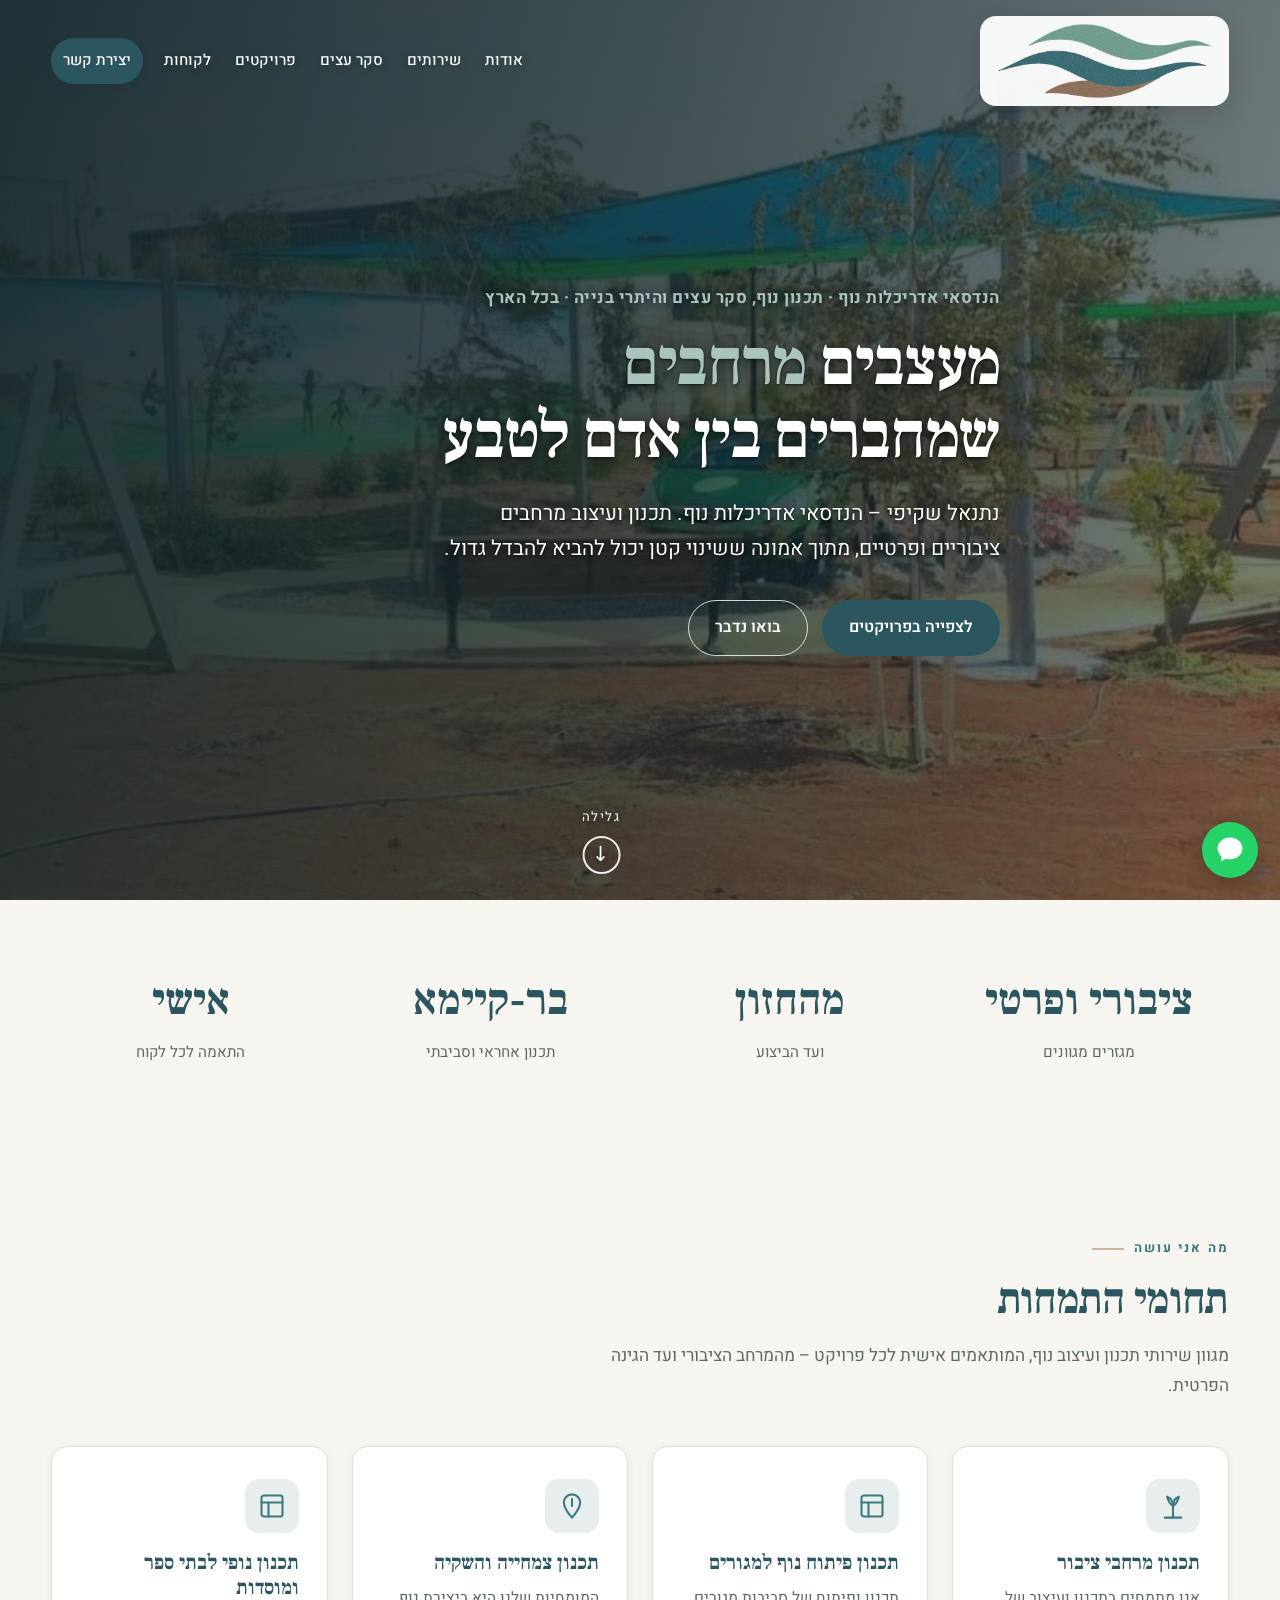
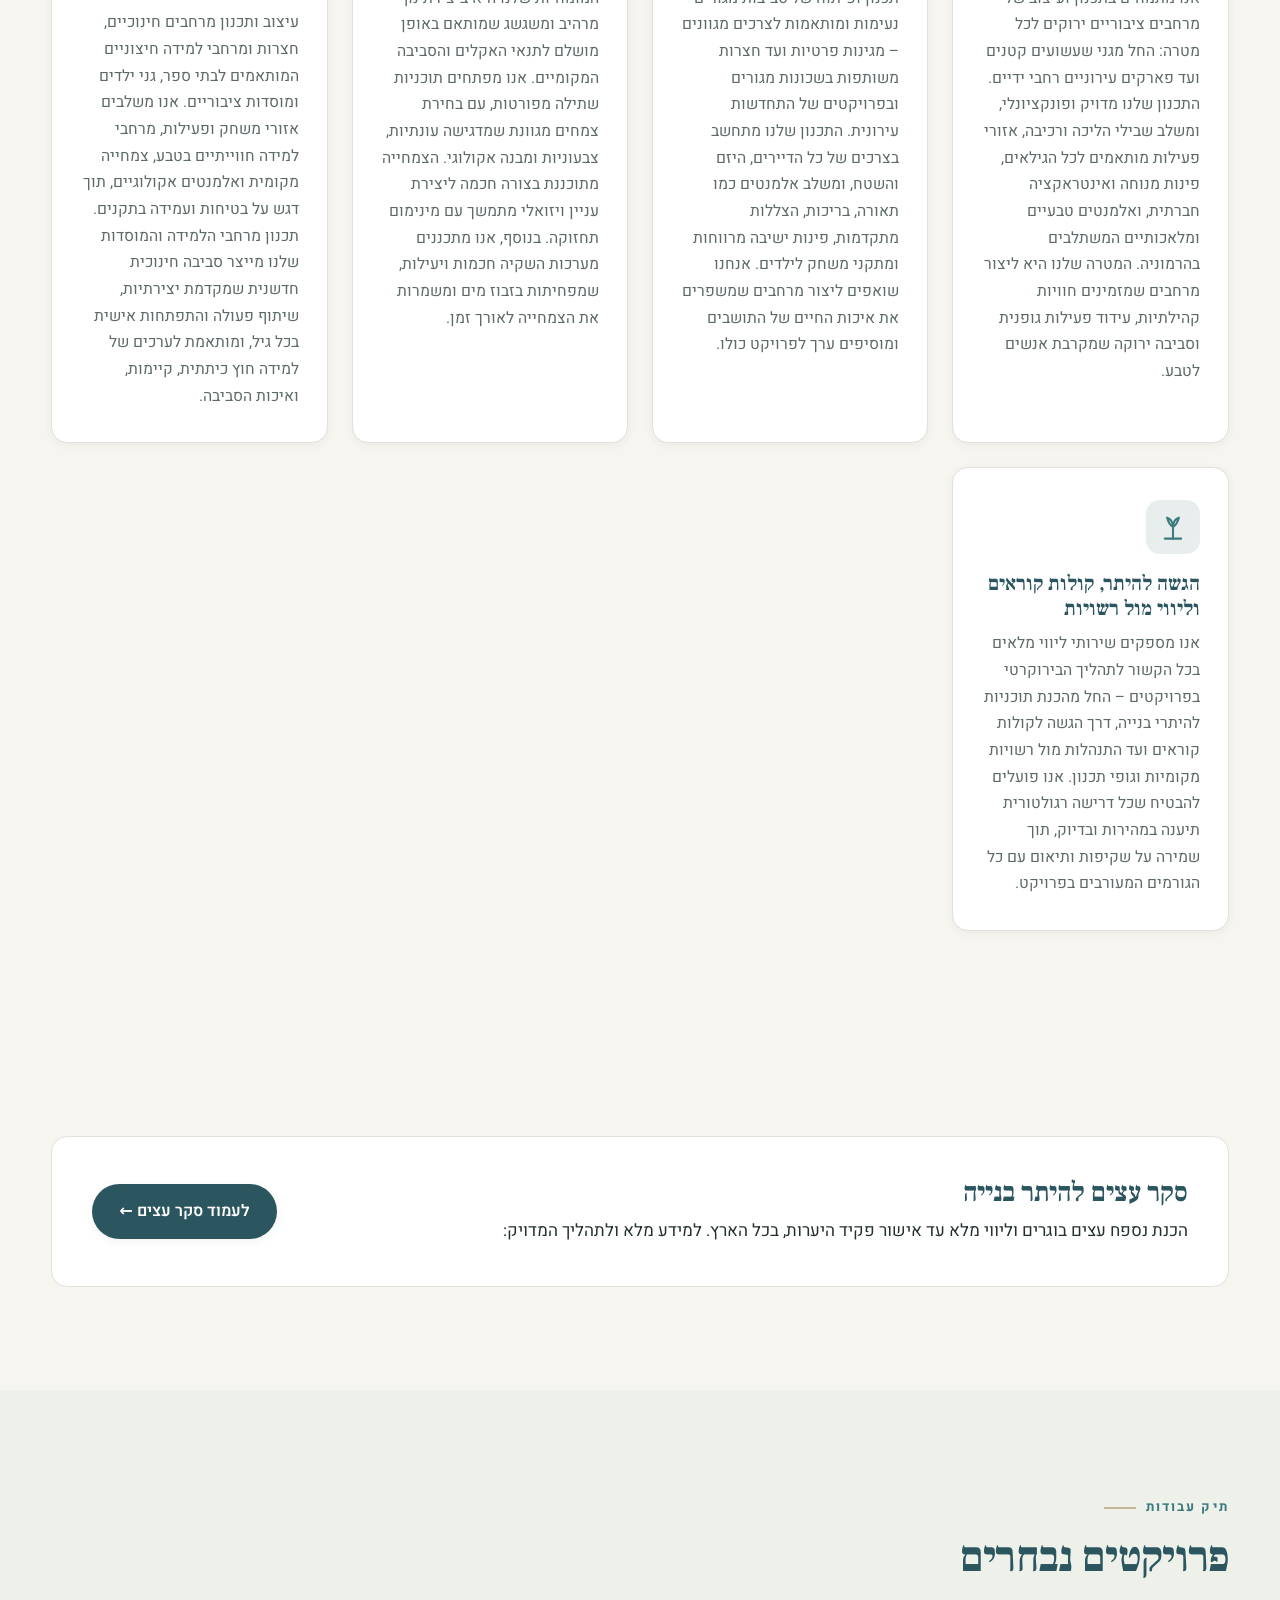
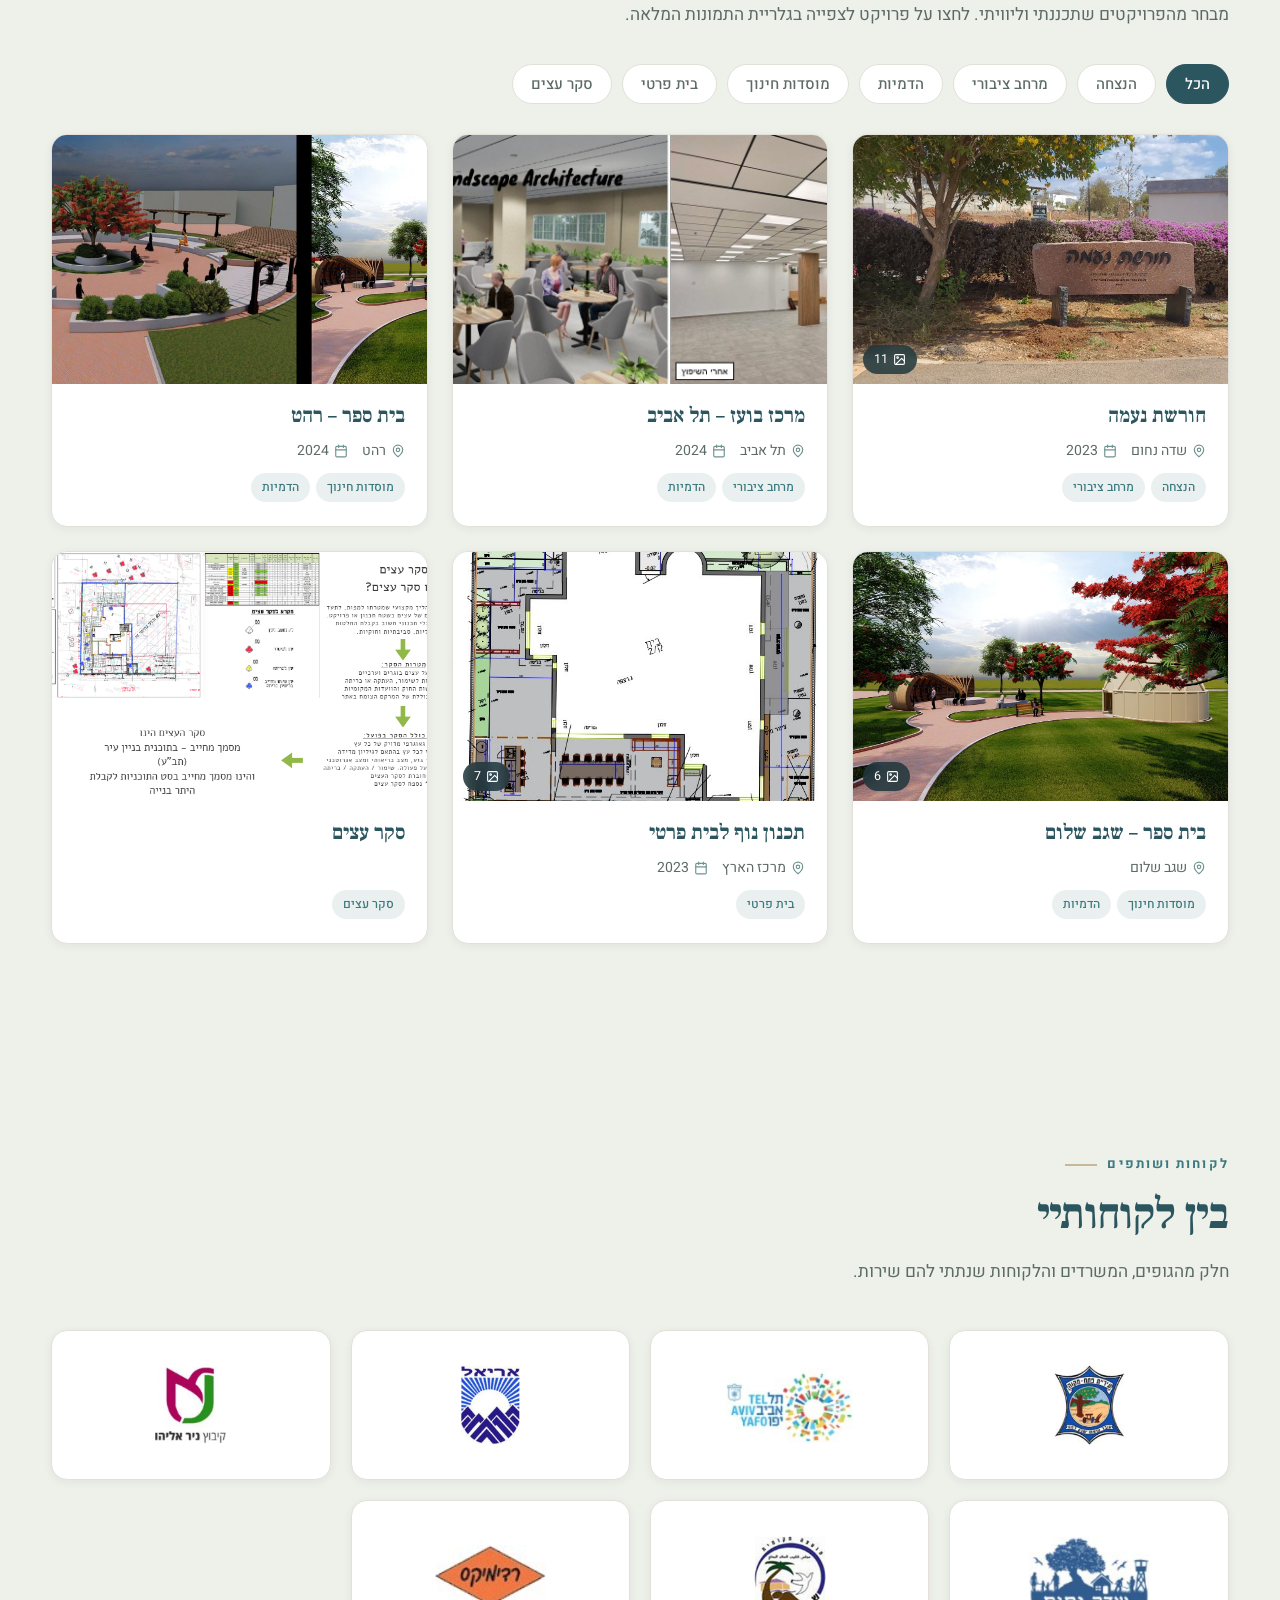
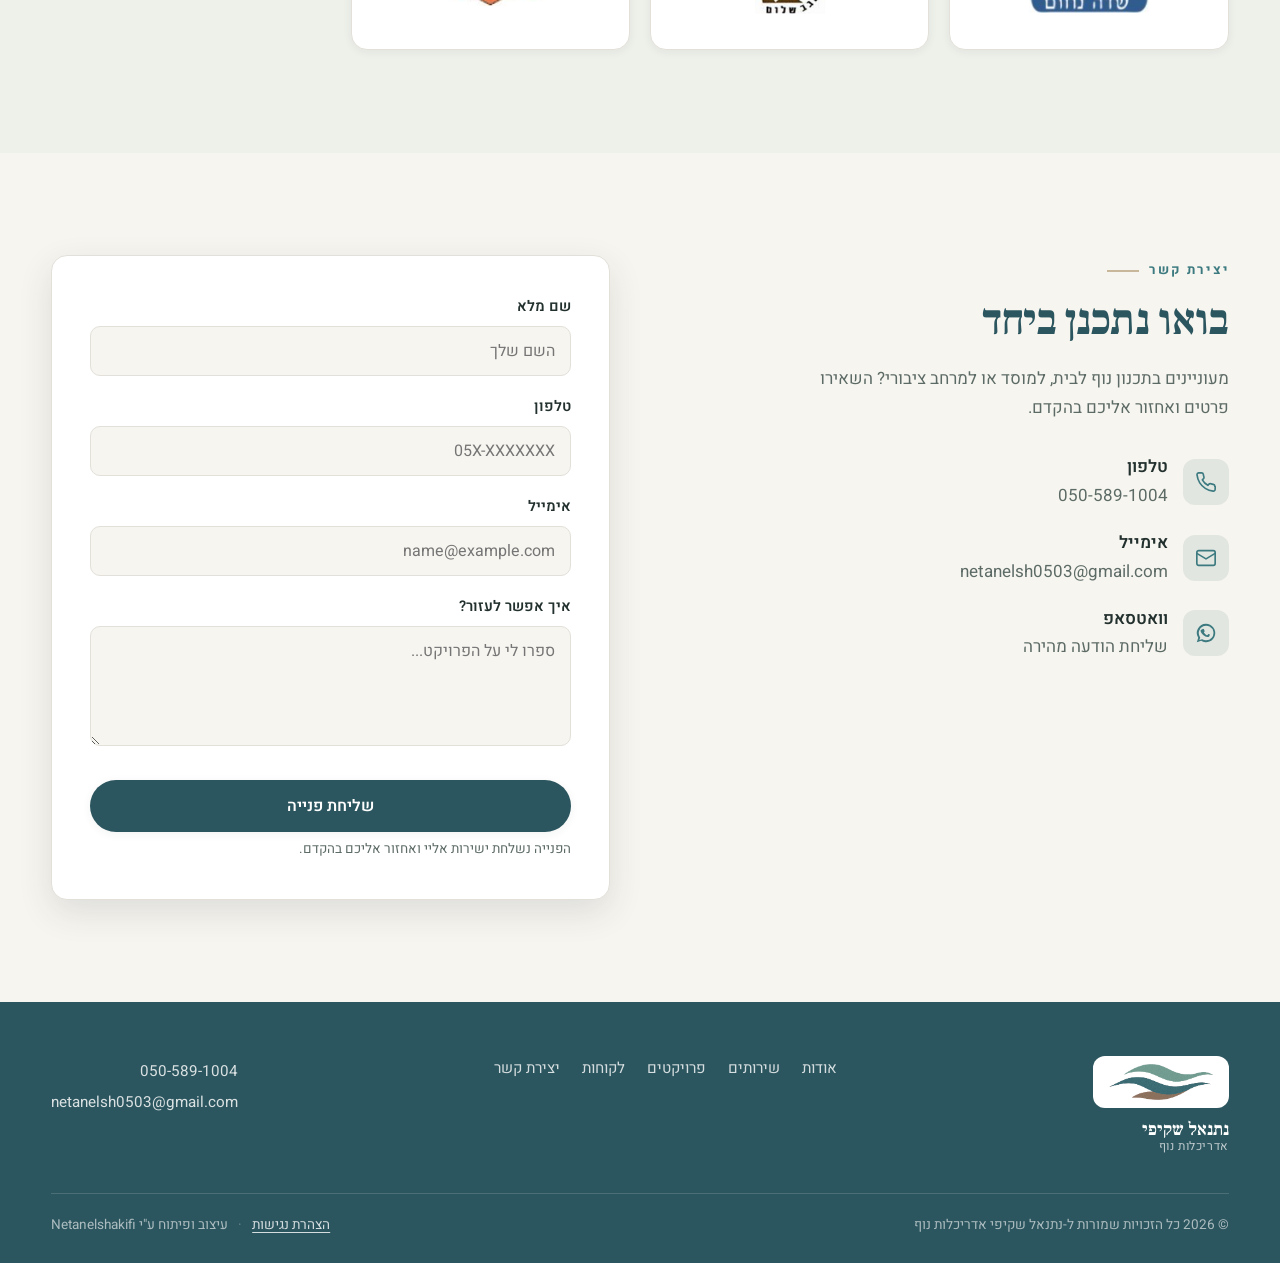
==== commit 83ec4863: "index" ====
--- a/index.html
+++ b/index.html
@@ -70,7 +70,7 @@
   <link rel="preconnect" href="https://fonts.googleapis.com">
   <link rel="preconnect" href="https://fonts.gstatic.com" crossorigin>
   <link href="https://fonts.googleapis.com/css2?family=Frank+Ruhl+Libre:wght@500;700;900&family=Heebo:wght@300;400;500;600;700&display=swap" rel="stylesheet">
-  <link rel="stylesheet" href="assets/css/style.css?v=8">
+  <link rel="stylesheet" href="assets/css/style.css?v=9">
 </head>
 <body>
 
--- a/assets/css/style.css
+++ b/assets/css/style.css
@@ -301,6 +301,30 @@
   100% { box-shadow: 0 0 0 0 rgba(37, 211, 102, 0); }
 }
 @media (max-width: 780px) { .wa-float { right: 16px; bottom: 16px; } }
+
+/* ---------- Apple-style polish (Tier 1) ---------- */
+/* 1. Instant press feedback — the element reacts the moment it's touched */
+.btn { transition: transform .12s ease-out, background-color .2s var(--ease), color .2s var(--ease), box-shadow .2s var(--ease), border-color .2s var(--ease); }
+.btn:active { transform: scale(.97); }
+.nav-links a { transition: color .2s, background .2s, transform .12s ease-out; }
+.nav-links a:active { transform: scale(.96); }
+.wa-float:active { transform: scale(.93); }
+.client:active { transform: scale(.98); }
+
+/* 2. Typography: tighter tracking on large text (letters read too far apart as they grow) */
+.hero h1 { letter-spacing: -0.02em; }
+.section-title { letter-spacing: -0.015em; }
+
+/* 3. Respect reduced-motion preference (accessibility + polish) */
+@media (prefers-reduced-motion: reduce) {
+  *, *::before, *::after {
+    animation-duration: .001ms !important;
+    animation-iteration-count: 1 !important;
+    transition-duration: .01ms !important;
+    scroll-behavior: auto !important;
+  }
+  .reveal { opacity: 1 !important; transform: none !important; }
+}
 
 /* ---------- Footer ---------- */
 .footer { background: var(--teal-deep); color: rgba(255, 255, 255, .82); padding: 54px 0 26px; }
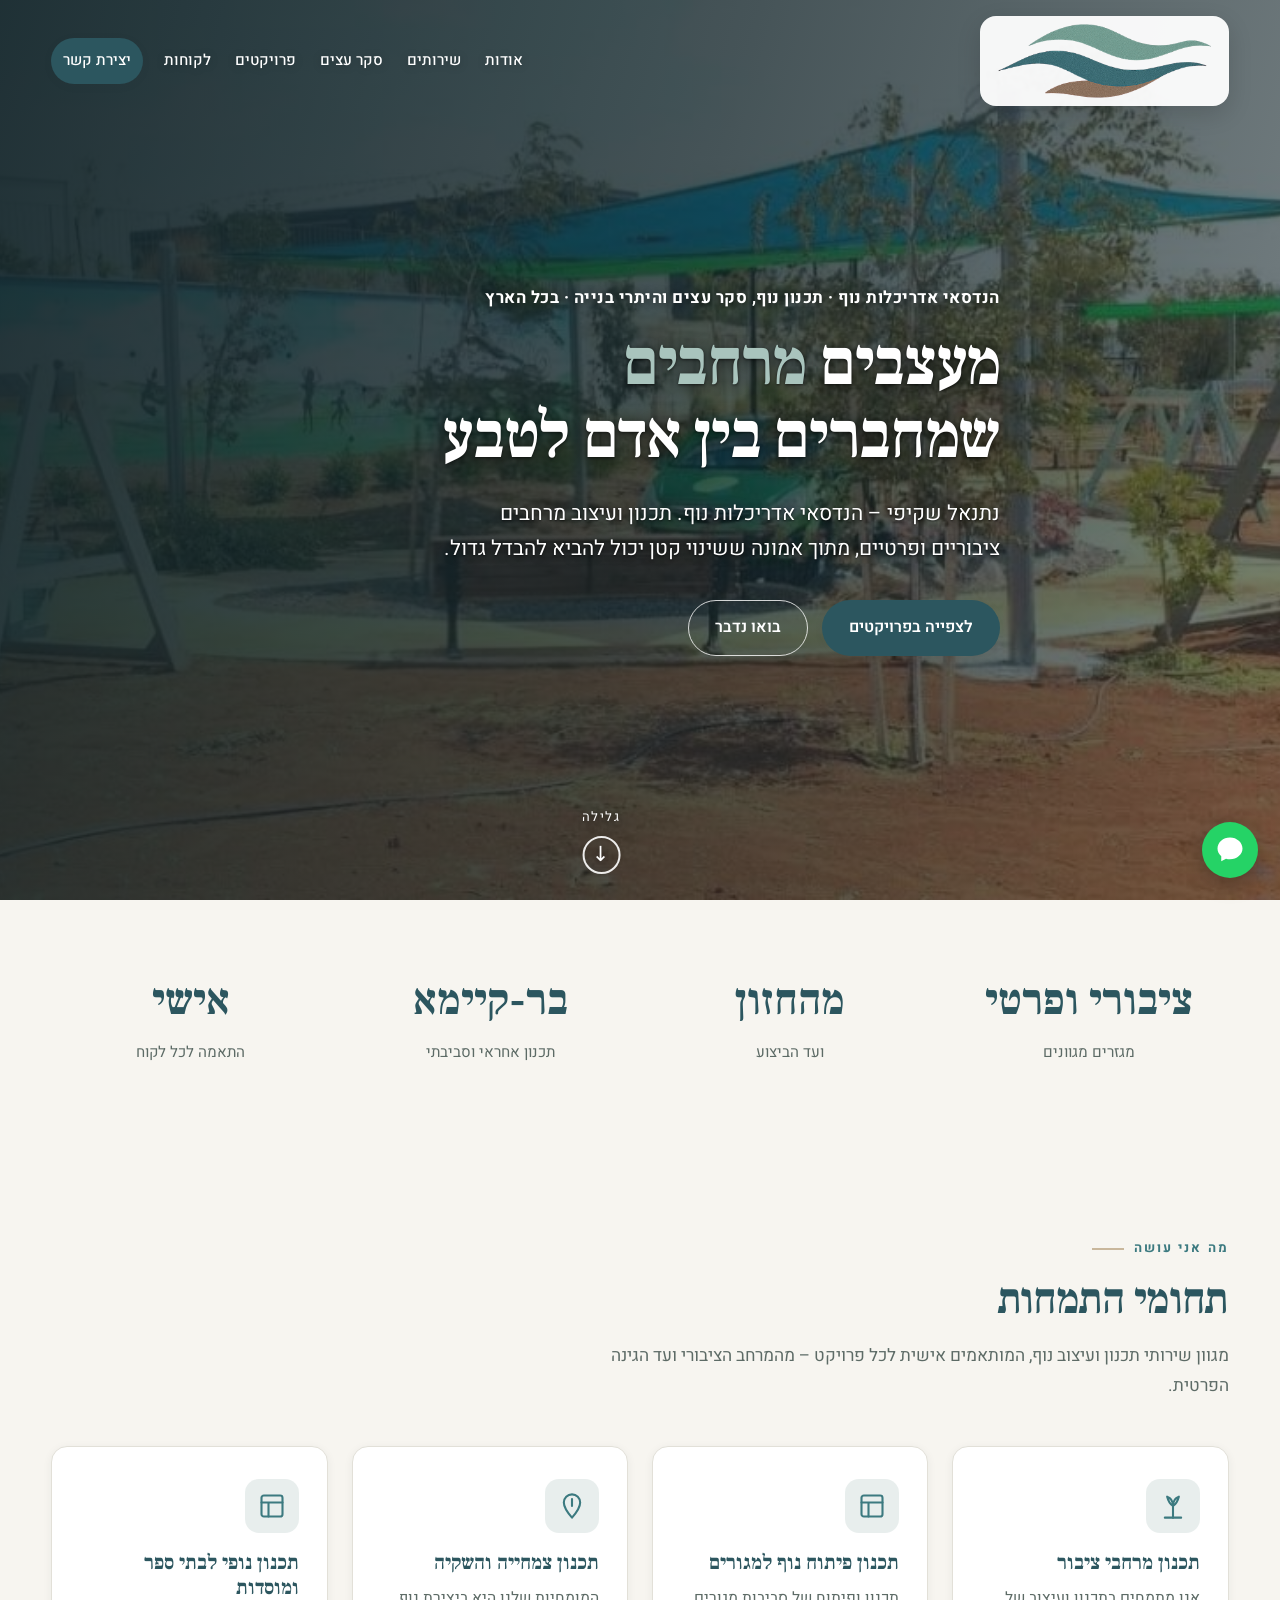
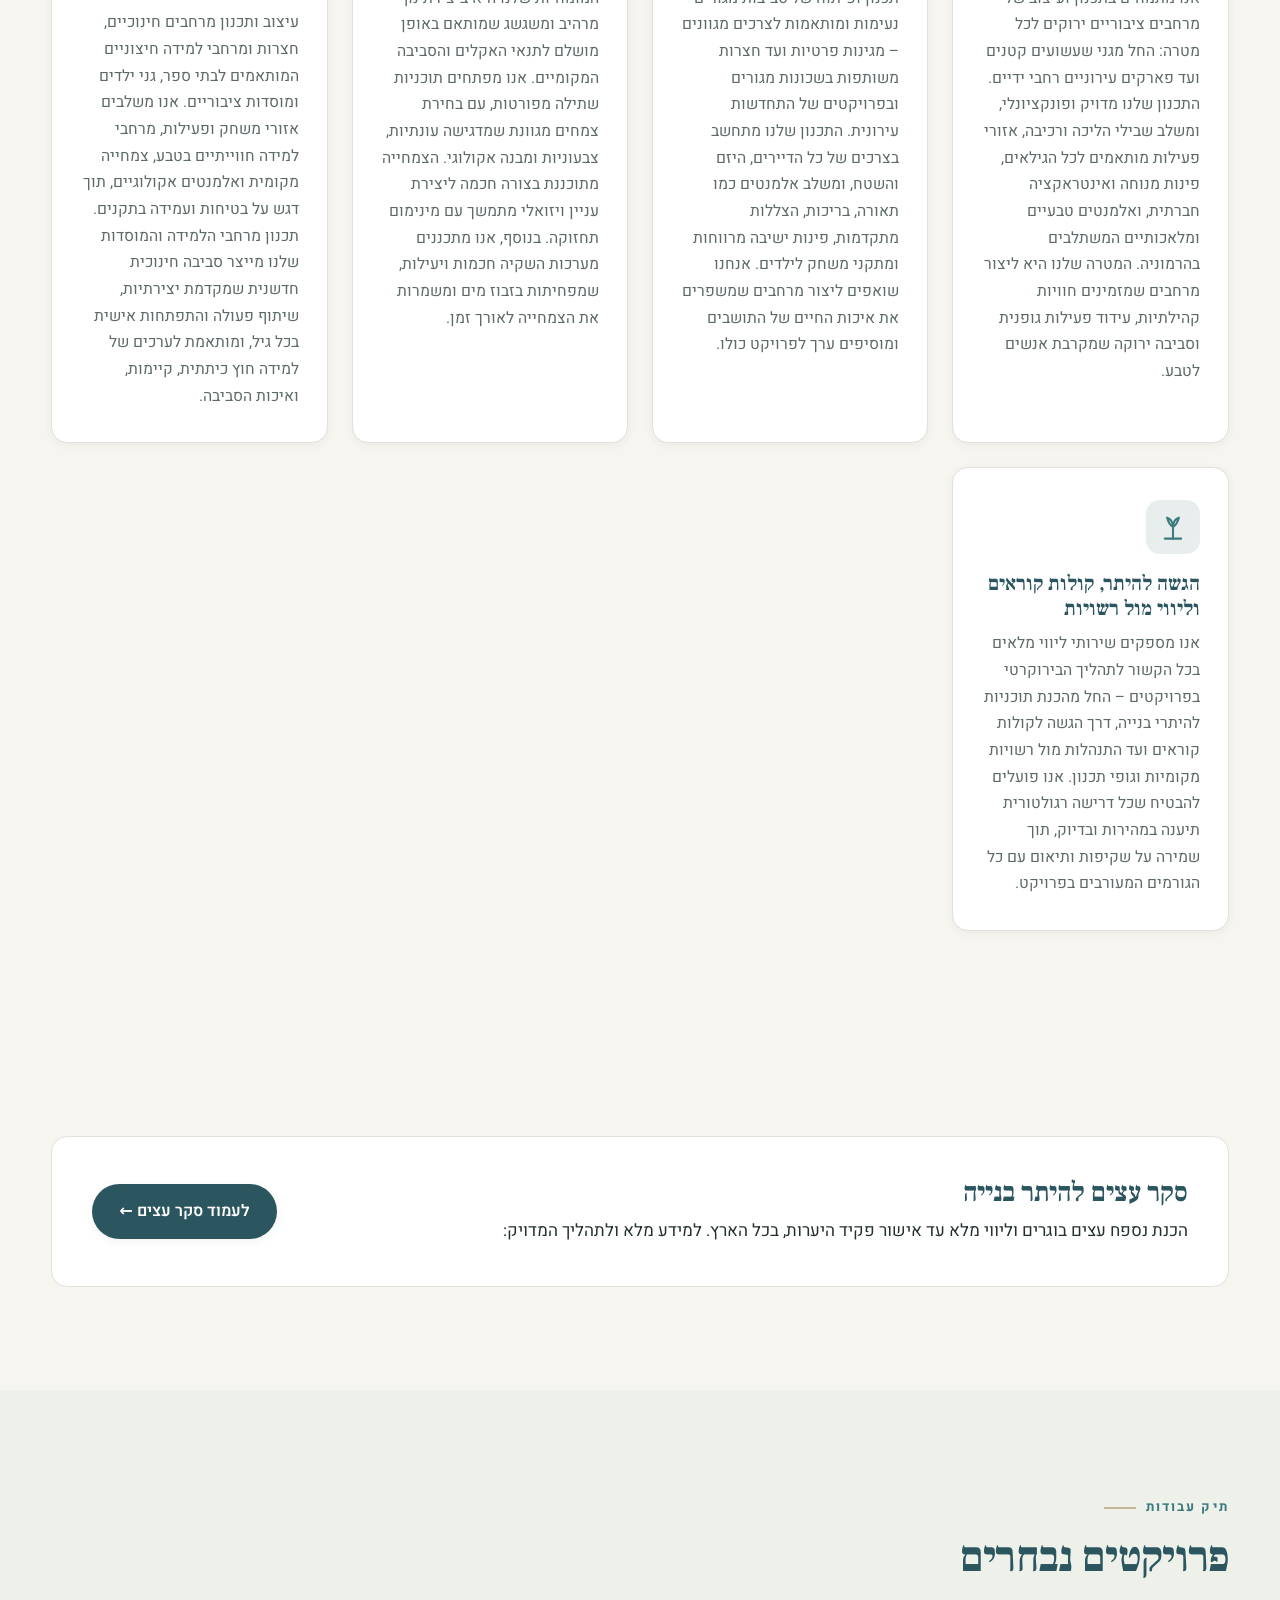
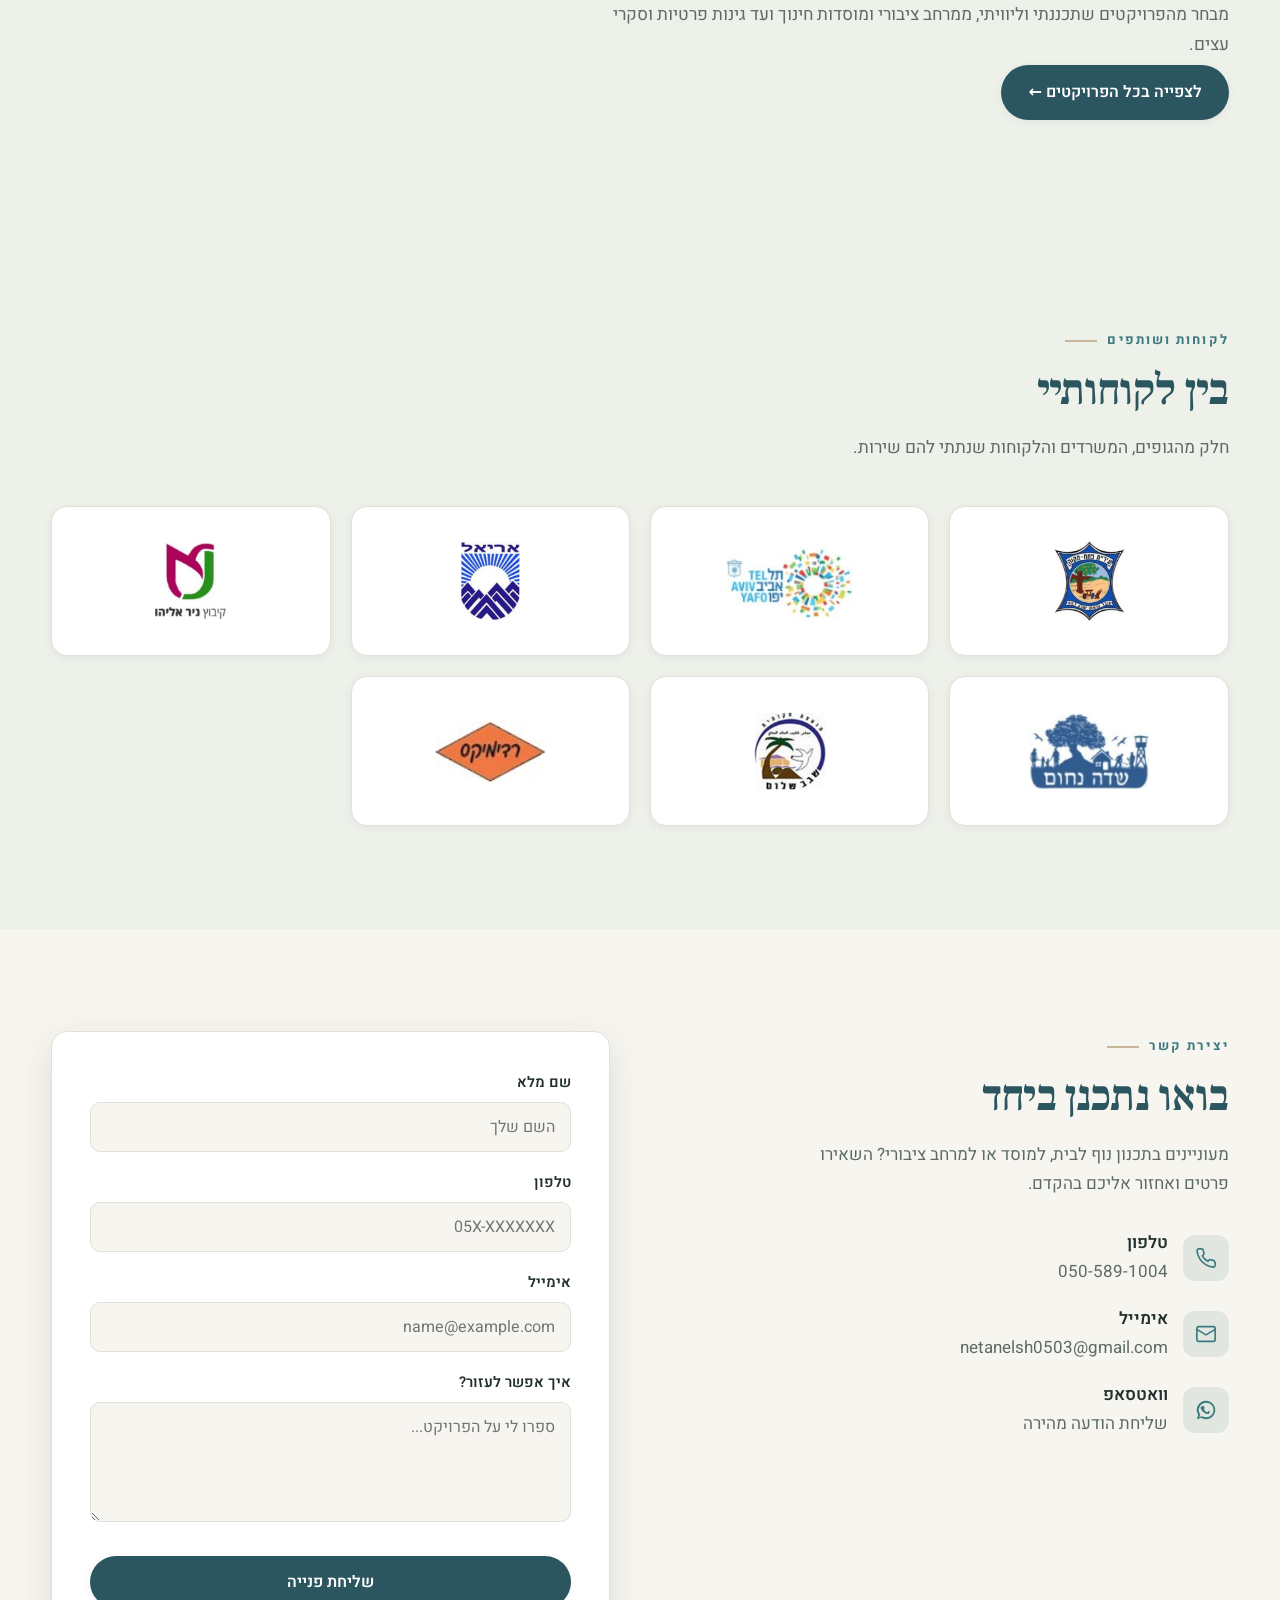
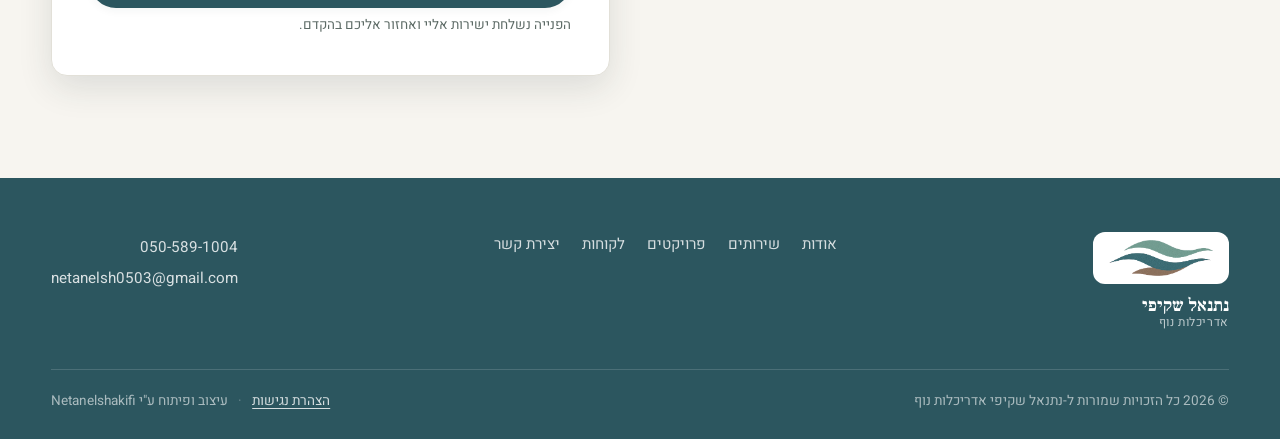
==== commit 43d69812: "עיצוב אחיד" ====
--- a/index.html
+++ b/index.html
@@ -17,7 +17,7 @@
   <meta name="description" content="נתנאל שקיפי – הנדסאי אדריכלות נוף. תכנון ועיצוב מרחבים ציבוריים ופרטיים, סקר עצים, פיתוח בר-קיימא וליווי פרויקטים מהחזון ועד הביצוע.">
   <meta name="author" content="נתנאל שקיפי">
   <meta name="theme-color" content="#2c565f">
-  <link rel="canonical" href="https://netanelsh0503-arch.github.io/netanel-shakifi-site/">
+  <link rel="canonical" href="https://netanelshakifi-nof.com/">
 
   <!-- Open Graph -->
   <meta property="og:title" content="נתנאל שקיפי | אדריכלות נוף">
@@ -25,8 +25,8 @@
   <meta property="og:type" content="website">
   <meta property="og:site_name" content="נתנאל שקיפי – אדריכלות נוף">
   <meta property="og:locale" content="he_IL">
-  <meta property="og:url" content="https://netanelsh0503-arch.github.io/netanel-shakifi-site/">
-  <meta property="og:image" content="https://netanelsh0503-arch.github.io/netanel-shakifi-site/assets/img/web/hero.jpg">
+  <meta property="og:url" content="https://netanelshakifi-nof.com/">
+  <meta property="og:image" content="https://netanelshakifi-nof.com/assets/img/web/hero.jpg">
 
   <!-- Structured data: helps Google associate this site with the name "נתנאל שקיפי" -->
   <script type="application/ld+json">
@@ -38,8 +38,8 @@
         "name": "נתנאל שקיפי",
         "alternateName": "Netanel Shkifi",
         "jobTitle": "הנדסאי אדריכלות נוף",
-        "url": "https://netanelsh0503-arch.github.io/netanel-shakifi-site/",
-        "image": "https://netanelsh0503-arch.github.io/netanel-shakifi-site/assets/img/web/netanel-portrait.jpg",
+        "url": "https://netanelshakifi-nof.com/",
+        "image": "https://netanelshakifi-nof.com/assets/img/web/netanel-portrait.jpg",
         "email": "netanelsh0503@gmail.com",
         "telephone": "+972-50-589-1004"
       },
@@ -47,20 +47,20 @@
         "@type": "ProfessionalService",
         "name": "נתנאל שקיפי – אדריכלות נוף",
         "description": "תכנון ועיצוב מרחבים ציבוריים ופרטיים, סקר עצים, פיתוח בר-קיימא וליווי פרויקטים מהחזון ועד הביצוע.",
-        "url": "https://netanelsh0503-arch.github.io/netanel-shakifi-site/",
-        "image": "https://netanelsh0503-arch.github.io/netanel-shakifi-site/assets/img/web/hero.jpg",
+        "url": "https://netanelshakifi-nof.com/",
+        "image": "https://netanelshakifi-nof.com/assets/img/web/hero.jpg",
         "telephone": "+972-50-589-1004",
         "email": "netanelsh0503@gmail.com",
         "areaServed": "IL",
         "founder": { "@type": "Person", "name": "נתנאל שקיפי" },
         "knowsAbout": ["אדריכלות נוף", "תכנון נוף", "סקר עצים", "מרחב ציבורי", "גינון", "פיתוח בר-קיימא"],
-        "logo": "https://netanelsh0503-arch.github.io/netanel-shakifi-site/assets/logo/logo-mark.png"
+        "logo": "https://netanelshakifi-nof.com/assets/logo/logo-mark.png"
       },
       {
         "@type": "Organization",
         "name": "נתנאל שקיפי – אדריכלות נוף",
-        "url": "https://netanelsh0503-arch.github.io/netanel-shakifi-site/",
-        "logo": "https://netanelsh0503-arch.github.io/netanel-shakifi-site/assets/logo/logo-mark.png"
+        "url": "https://netanelshakifi-nof.com/",
+        "logo": "https://netanelshakifi-nof.com/assets/logo/logo-mark.png"
       }
     ]
   }
@@ -85,7 +85,7 @@
         <a href="#about">אודות</a>
         <a href="#services">שירותים</a>
         <a href="seker-etzim.html">סקר עצים</a>
-        <a href="#projects">פרויקטים</a>
+        <a href="projects.html">פרויקטים</a>
         <a href="#clients">לקוחות</a>
         <a href="#contact" class="btn btn-primary nav-cta">יצירת קשר</a>
       </nav>
@@ -96,11 +96,11 @@
   <section class="hero" id="top">
     <div class="hero-bg"><img src="assets/img/web/hero.jpg" alt="אדריכלות נוף – תכנון ועיצוב מרחב נוף עירוני מאת נתנאל שקיפי"></div>
     <div class="container hero-inner">
-      <span style="display:block;color:var(--sage-soft);font-weight:700;letter-spacing:.03em;font-size:clamp(.85rem,2.2vw,1.05rem);margin-bottom:14px;text-shadow:0 1px 8px rgba(0,0,0,.65)">הנדסאי אדריכלות נוף · תכנון נוף, סקר עצים והיתרי בנייה · בכל הארץ</span>
+      <span style="display:block;color:#fff;font-weight:700;letter-spacing:.03em;font-size:clamp(.85rem,2.2vw,1.05rem);margin-bottom:14px;text-shadow:0 1px 8px rgba(0,0,0,.6)">הנדסאי אדריכלות נוף · תכנון נוף, סקר עצים והיתרי בנייה · בכל הארץ</span>
       <h1>מעצבים <span class="accent">מרחבים</span><br>שמחברים בין אדם לטבע</h1>
       <p>נתנאל שקיפי – הנדסאי אדריכלות נוף. תכנון ועיצוב מרחבים ציבוריים ופרטיים, מתוך אמונה ששינוי קטן יכול להביא להבדל גדול.</p>
       <div class="hero-actions">
-        <a href="#projects" class="btn btn-primary">לצפייה בפרויקטים</a>
+        <a href="projects.html" class="btn btn-primary">לצפייה בפרויקטים</a>
         <a href="#contact" class="btn btn-ghost">בואו נדבר</a>
       </div>
     </div>
@@ -180,10 +180,9 @@
       <div class="reveal">
         <span class="eyebrow">תיק עבודות</span>
         <h2 class="section-title">פרויקטים נבחרים</h2>
-        <p class="section-intro">מבחר מהפרויקטים שתכננתי וליוויתי. לחצו על פרויקט לצפייה בגלריית התמונות המלאה.</p>
-      </div>
-      <div class="filters" id="projectFilters"></div>
-      <div class="project-grid" id="projectGrid"></div>
+        <p class="section-intro">מבחר מהפרויקטים שתכננתי וליוויתי, ממרחב ציבורי ומוסדות חינוך ועד גינות פרטיות וסקרי עצים.</p>
+        <a href="projects.html" class="btn btn-primary" style="margin-top:6px">לצפייה בכל הפרויקטים ←</a>
+      </div>
     </div>
   </section>
 
@@ -259,7 +258,7 @@
         <nav class="footer-nav" aria-label="ניווט תחתון">
           <a href="#about">אודות</a>
           <a href="#services">שירותים</a>
-          <a href="#projects">פרויקטים</a>
+          <a href="projects.html">פרויקטים</a>
           <a href="#clients">לקוחות</a>
           <a href="#contact">יצירת קשר</a>
         </nav>
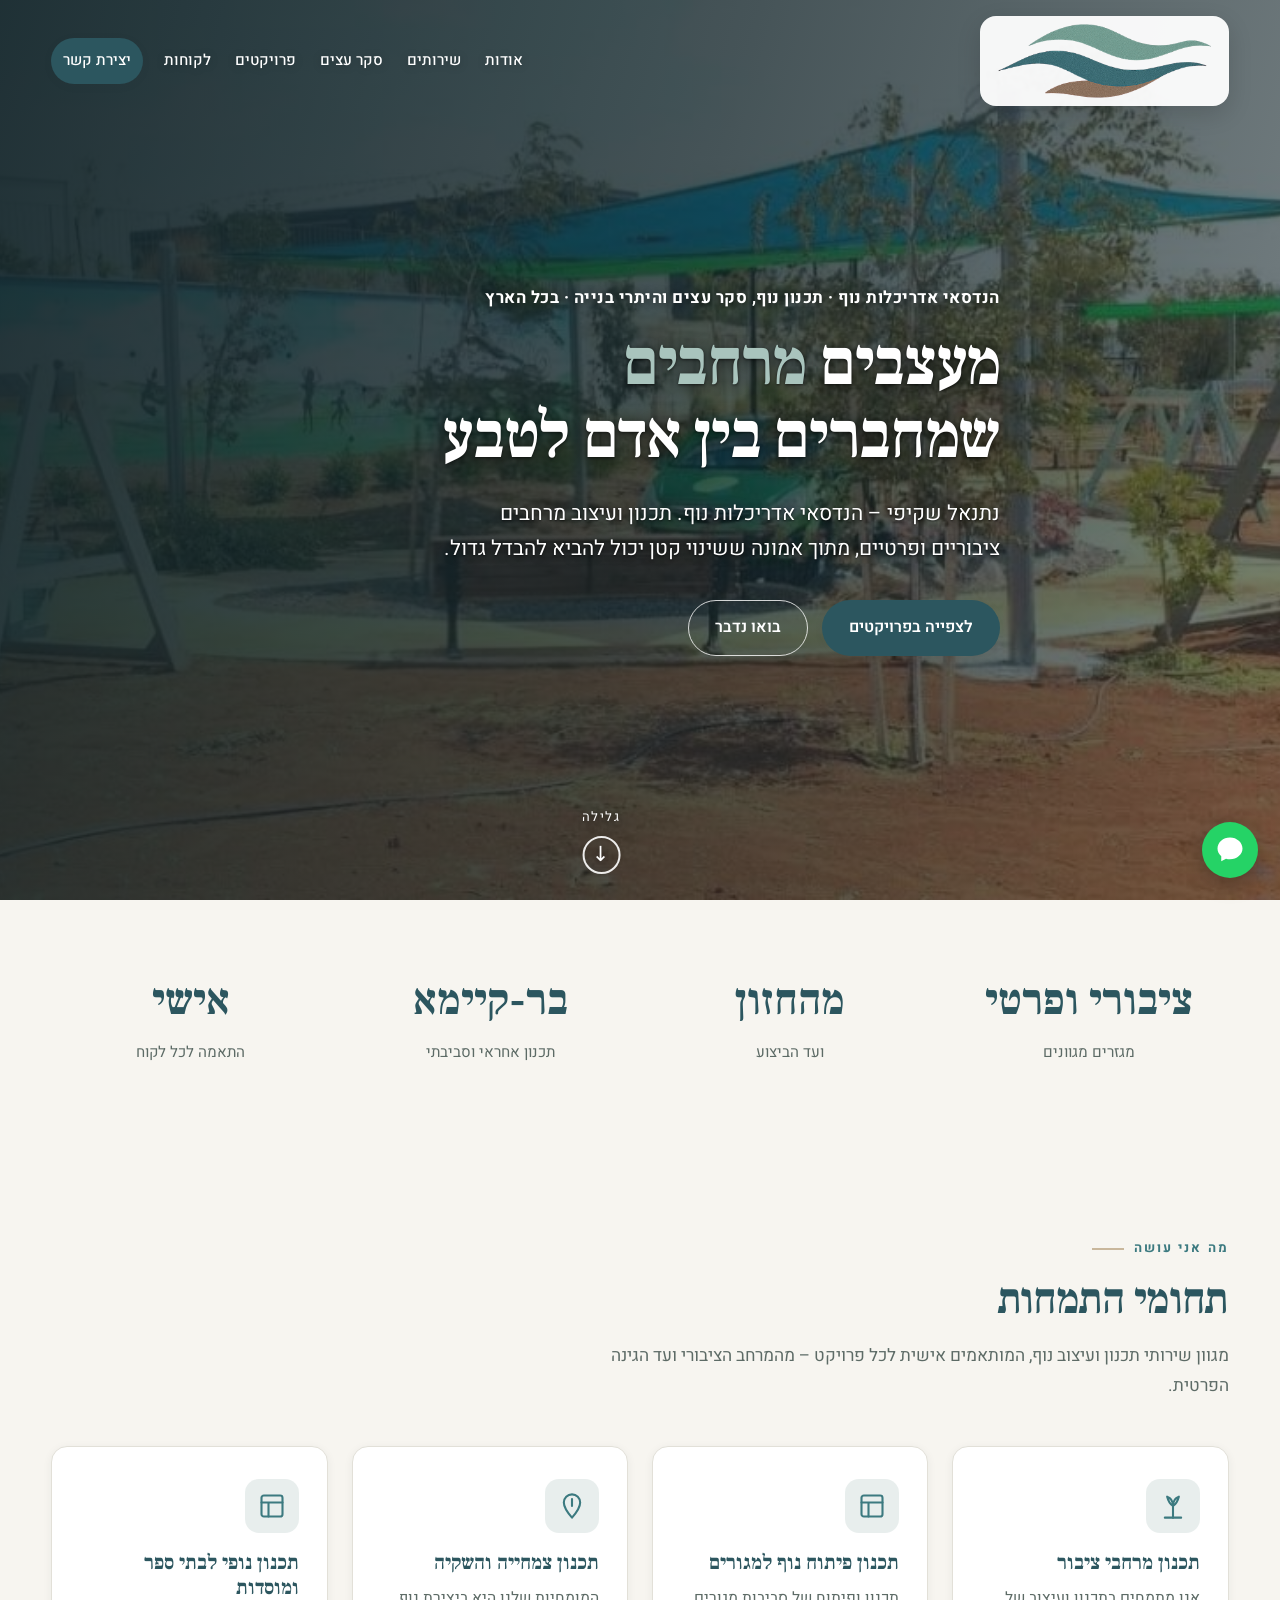
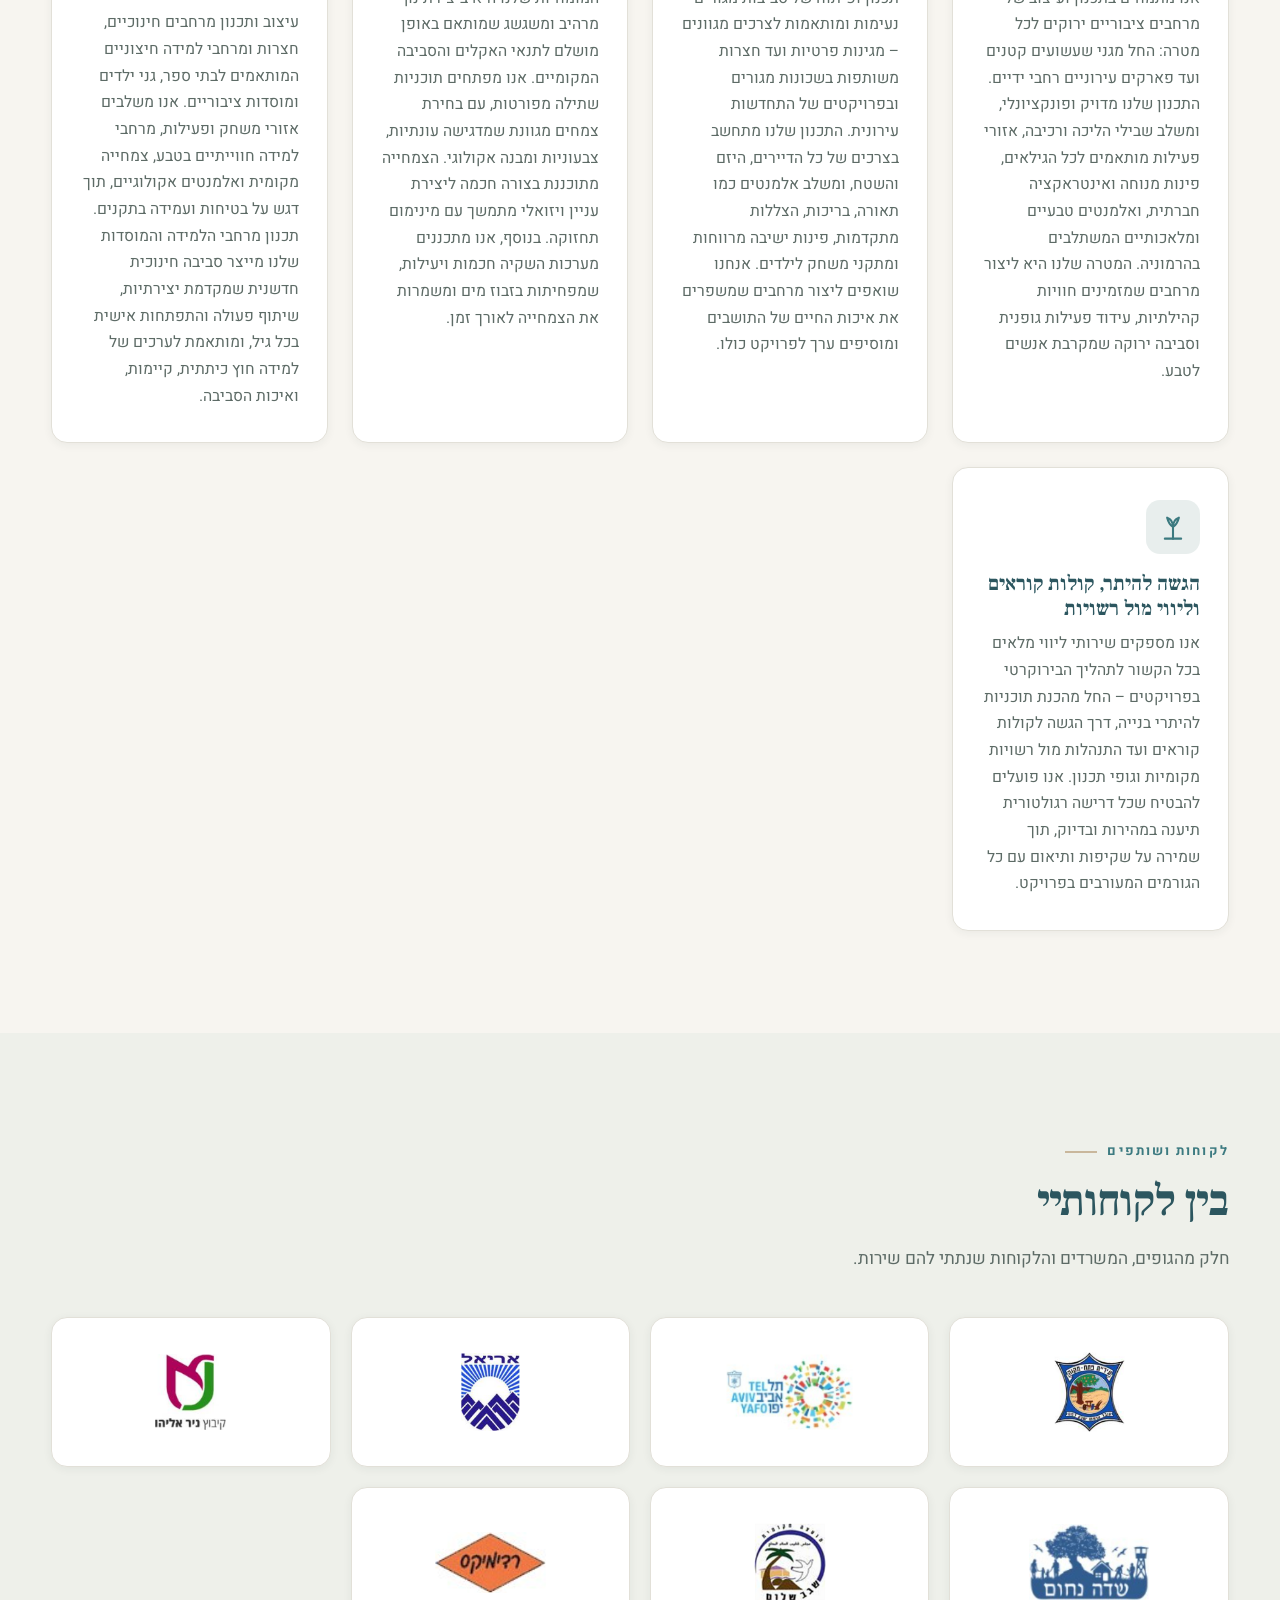
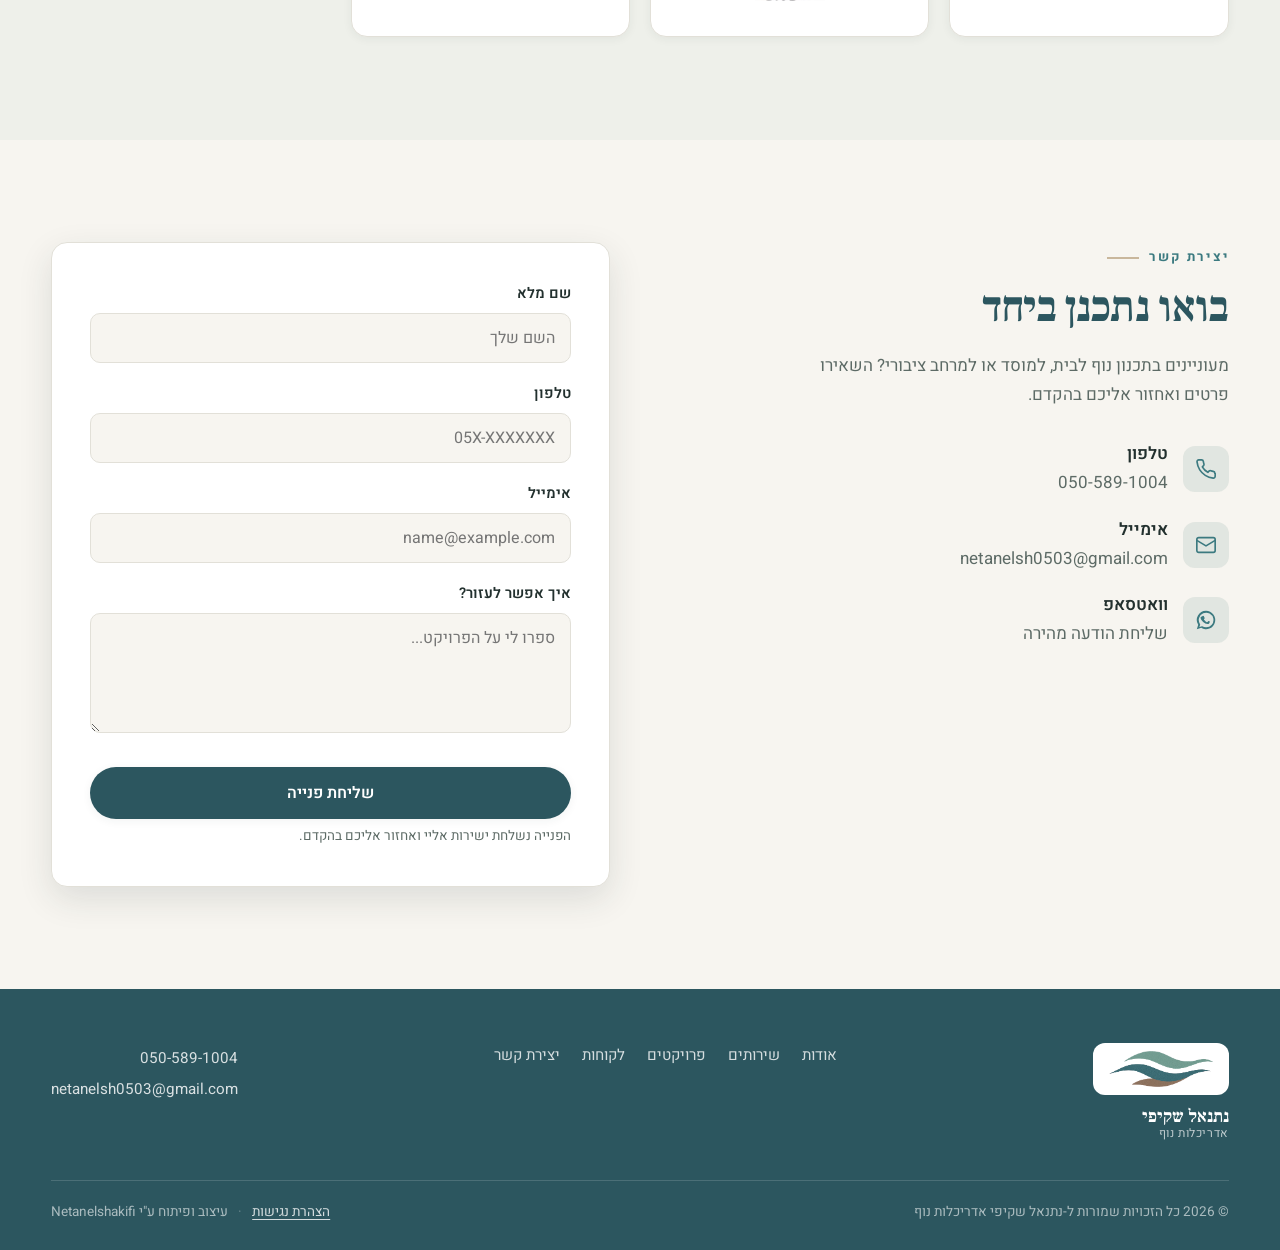
==== commit 4af57b72: "עיצוב" ====
--- a/index.html
+++ b/index.html
@@ -82,7 +82,7 @@
       </a>
       <button class="nav-toggle" aria-label="תפריט" aria-expanded="false"><span></span><span></span><span></span></button>
       <nav class="nav-links" aria-label="ניווט ראשי">
-        <a href="#about">אודות</a>
+        <a href="about.html">אודות</a>
         <a href="#services">שירותים</a>
         <a href="seker-etzim.html">סקר עצים</a>
         <a href="projects.html">פרויקטים</a>
@@ -161,30 +161,6 @@
     </div>
   </section>
 
-  <!-- ===== Tree survey entry ===== -->
-  <section class="section">
-    <div class="container">
-      <div class="reveal" style="background:var(--surface,#f5f3ee);border:1px solid var(--line,#e5e1d8);border-radius:var(--radius,18px);padding:clamp(24px,4vw,40px);display:flex;flex-wrap:wrap;gap:18px;align-items:center;justify-content:space-between">
-        <div style="flex:1 1 320px">
-          <h2 style="margin:0 0 8px;color:var(--teal-deep,#2c565f);font-size:clamp(1.3rem,3.5vw,1.7rem)">סקר עצים להיתר בנייה</h2>
-          <p style="margin:0;line-height:1.7">הכנת נספח עצים בוגרים וליווי מלא עד אישור פקיד היערות, בכל הארץ. למידע מלא ולתהליך המדויק:</p>
-        </div>
-        <a href="seker-etzim.html" class="btn btn-primary">לעמוד סקר עצים ←</a>
-      </div>
-    </div>
-  </section>
-
-  <!-- ===== Projects ===== -->
-  <section class="section section-alt" id="projects">
-    <div class="container">
-      <div class="reveal">
-        <span class="eyebrow">תיק עבודות</span>
-        <h2 class="section-title">פרויקטים נבחרים</h2>
-        <p class="section-intro">מבחר מהפרויקטים שתכננתי וליוויתי, ממרחב ציבורי ומוסדות חינוך ועד גינות פרטיות וסקרי עצים.</p>
-        <a href="projects.html" class="btn btn-primary" style="margin-top:6px">לצפייה בכל הפרויקטים ←</a>
-      </div>
-    </div>
-  </section>
 
   <!-- ===== Clients ===== -->
   <section class="section section-alt" id="clients">
@@ -256,7 +232,7 @@
           <div class="brand-text"><b>נתנאל שקיפי</b><span>אדריכלות נוף</span></div>
         </div>
         <nav class="footer-nav" aria-label="ניווט תחתון">
-          <a href="#about">אודות</a>
+          <a href="about.html">אודות</a>
           <a href="#services">שירותים</a>
           <a href="projects.html">פרויקטים</a>
           <a href="#clients">לקוחות</a>
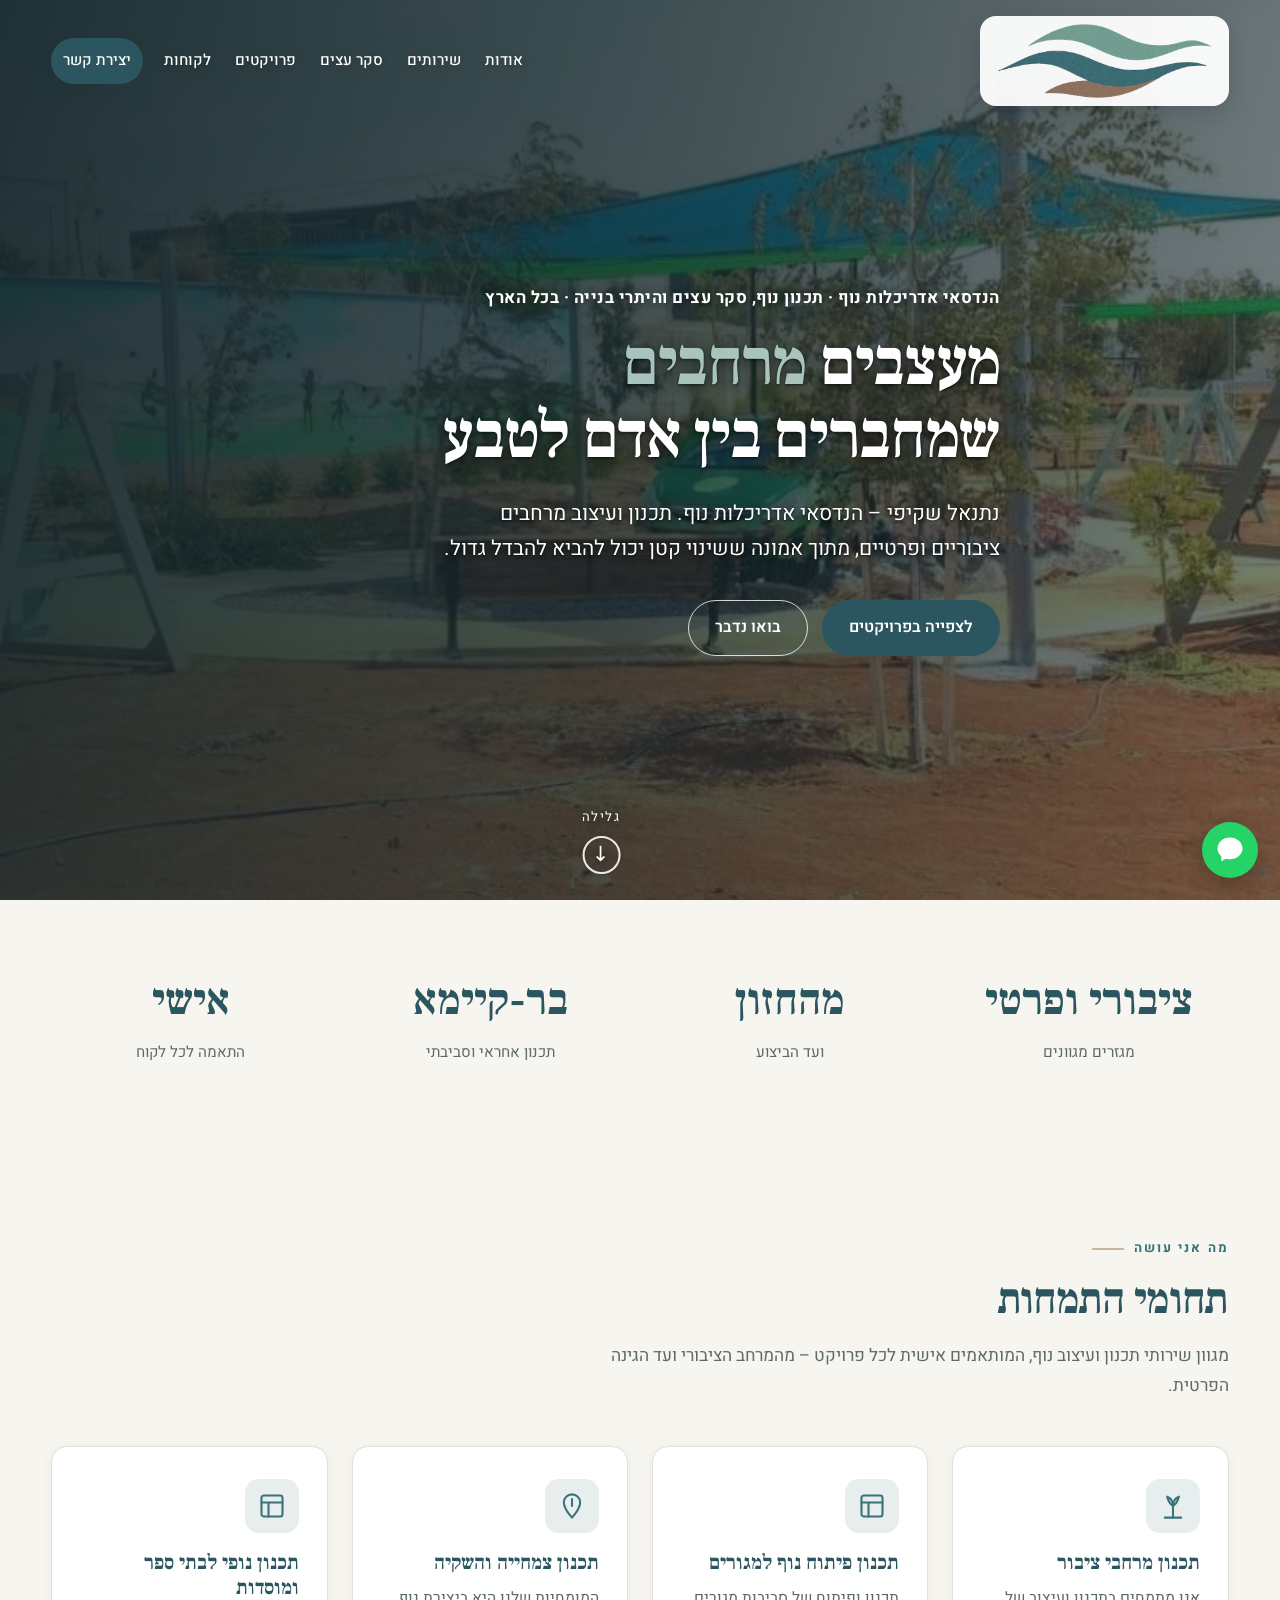
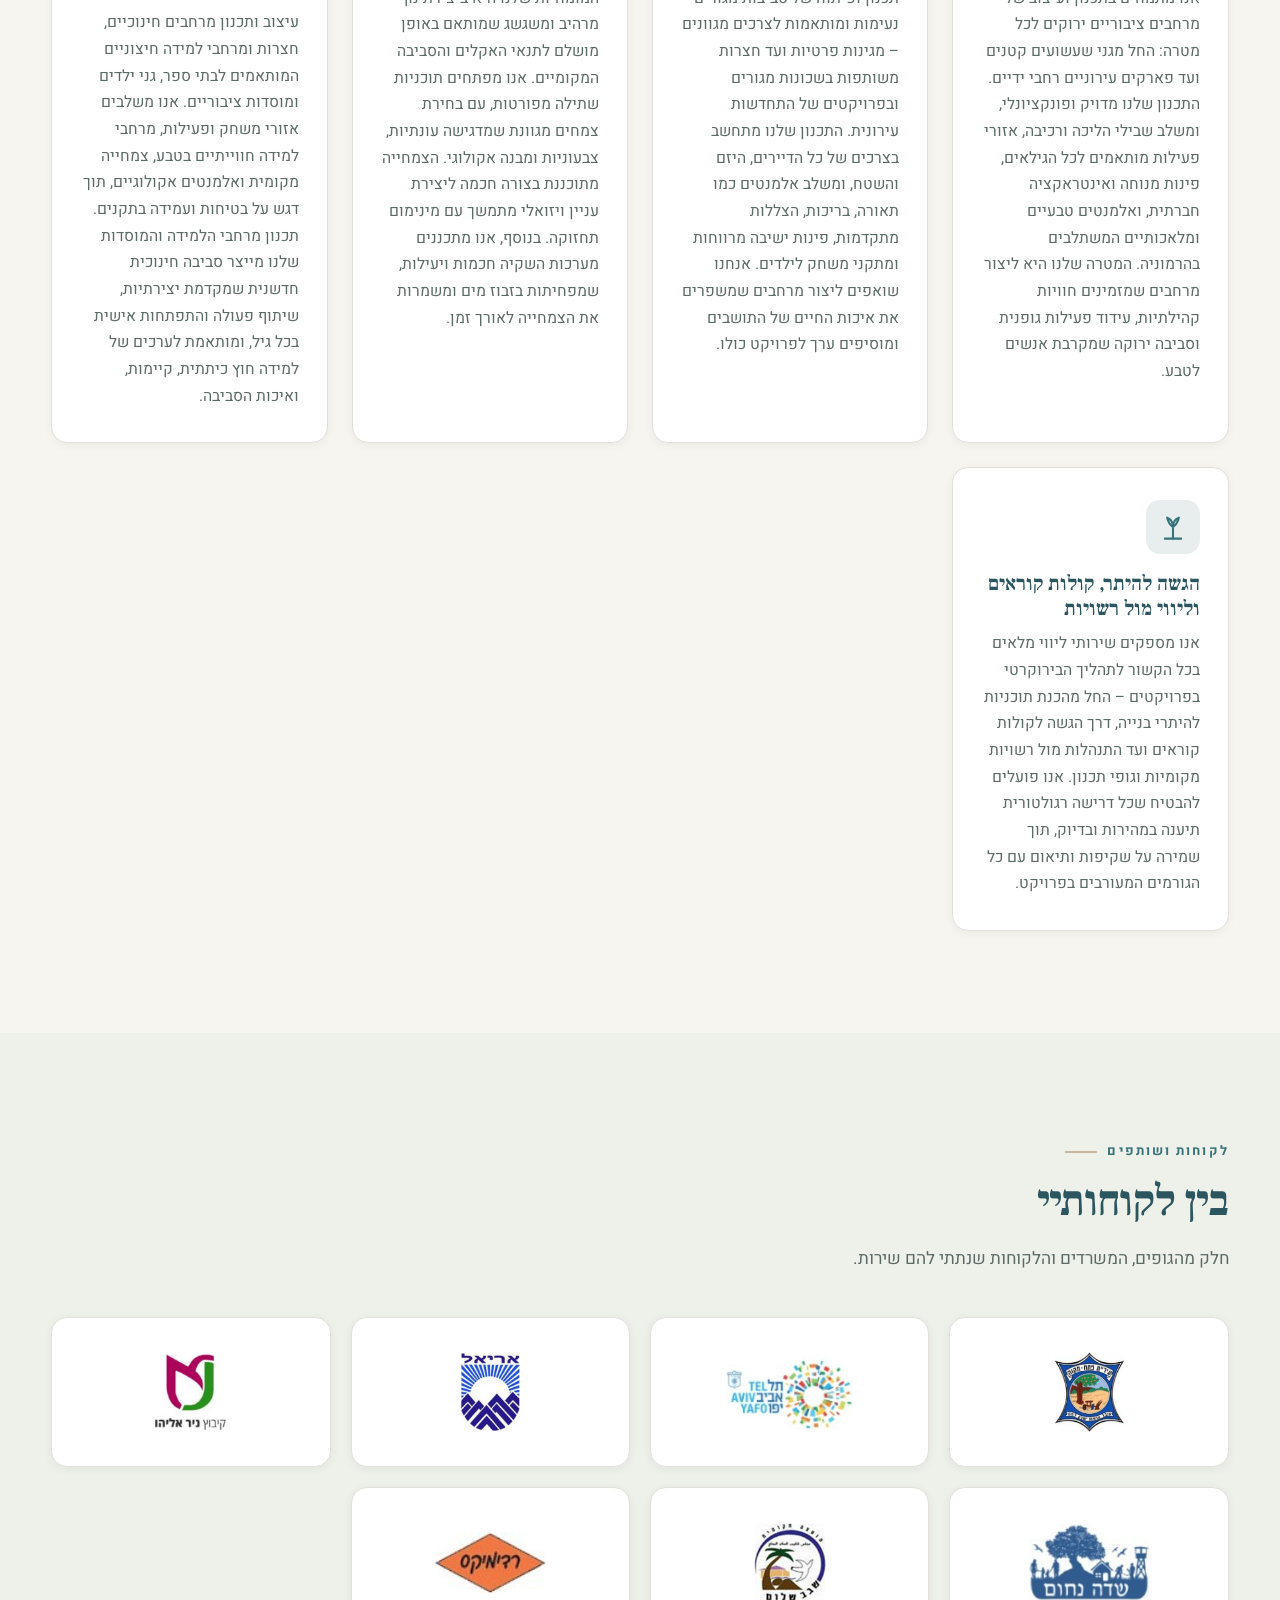
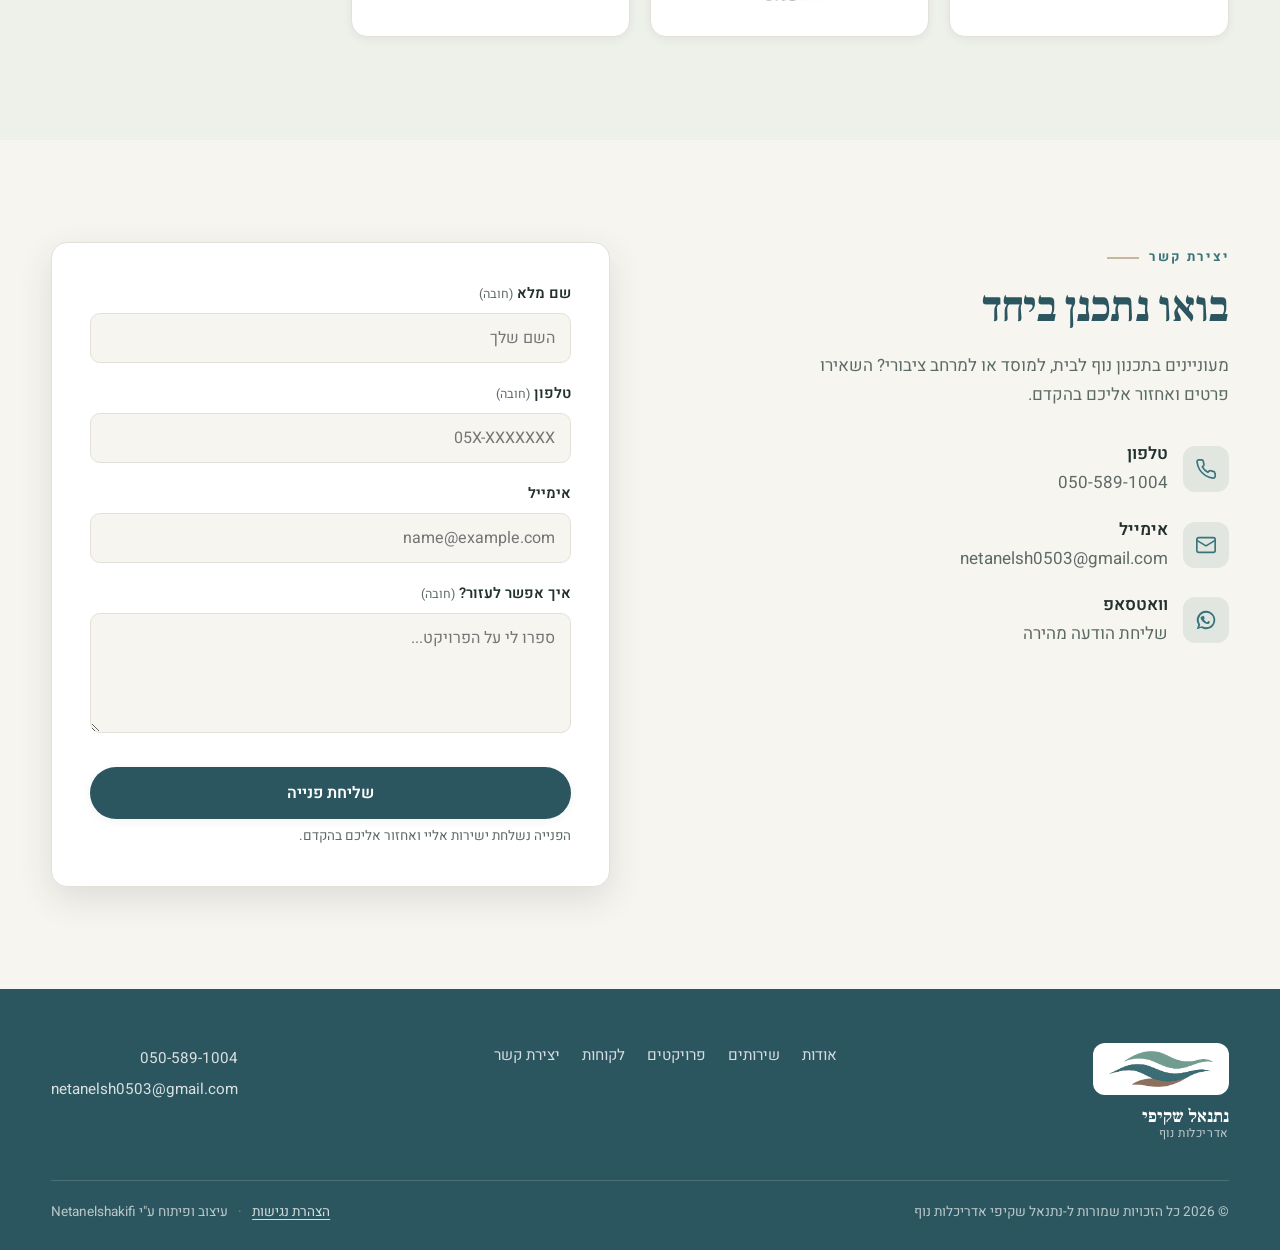
==== commit f1889e76: "נגישות: ניהול פוקוס בלייטבוקס, ולידציה בטופס, ניגודיות, דילוג לתוכן ו-main, aria-pressed בסינון" ====
--- a/index.html
+++ b/index.html
@@ -2,6 +2,7 @@
 <html lang="he" dir="rtl">
 <head>
   <meta charset="UTF-8">
+  <script>document.documentElement.classList.add("js");</script>
   <meta name="viewport" content="width=device-width, initial-scale=1">
 
   <!-- Google tag (gtag.js) -->
@@ -70,9 +71,10 @@
   <link rel="preconnect" href="https://fonts.googleapis.com">
   <link rel="preconnect" href="https://fonts.gstatic.com" crossorigin>
   <link href="https://fonts.googleapis.com/css2?family=Frank+Ruhl+Libre:wght@500;700;900&family=Heebo:wght@300;400;500;600;700&display=swap" rel="stylesheet">
-  <link rel="stylesheet" href="assets/css/style.css?v=9">
+  <link rel="stylesheet" href="assets/css/style.css?v=10">
 </head>
 <body>
+  <a class="skip-link" href="#main">דלג לתוכן הראשי</a>
 
   <!-- ===== Header ===== -->
   <header class="header">
@@ -80,8 +82,8 @@
       <a href="#top" class="brand" aria-label="נתנאל שקיפי – אדריכלות נוף">
         <img src="assets/logo/logo-mark.png" alt="לוגו נתנאל שקיפי">
       </a>
-      <button class="nav-toggle" aria-label="תפריט" aria-expanded="false"><span></span><span></span><span></span></button>
-      <nav class="nav-links" aria-label="ניווט ראשי">
+      <button class="nav-toggle" aria-label="תפריט" aria-expanded="false" aria-controls="primaryNav"><span></span><span></span><span></span></button>
+      <nav class="nav-links" id="primaryNav" aria-label="ניווט ראשי">
         <a href="about.html">אודות</a>
         <a href="#services">שירותים</a>
         <a href="seker-etzim.html">סקר עצים</a>
@@ -91,6 +93,7 @@
       </nav>
     </div>
   </header>
+  <main id="main">
 
   <!-- ===== Hero ===== -->
   <section class="hero" id="top">
@@ -201,11 +204,11 @@
         <input type="hidden" name="from_name" value="אתר נתנאל שקיפי">
         <input type="checkbox" name="botcheck" style="display:none" tabindex="-1" autocomplete="off" aria-hidden="true">
         <div class="field">
-          <label for="name">שם מלא</label>
+          <label for="name">שם מלא <span class="req">(חובה)</span></label>
           <input type="text" id="name" name="name" required autocomplete="name" placeholder="השם שלך">
         </div>
         <div class="field">
-          <label for="phone">טלפון</label>
+          <label for="phone">טלפון <span class="req">(חובה)</span></label>
           <input type="tel" id="phone" name="phone" required autocomplete="tel" placeholder="05X-XXXXXXX" dir="ltr" style="text-align:right">
         </div>
         <div class="field">
@@ -213,15 +216,17 @@
           <input type="email" id="email" name="email" autocomplete="email" placeholder="name@example.com" dir="ltr" style="text-align:right">
         </div>
         <div class="field">
-          <label for="message">איך אפשר לעזור?</label>
+          <label for="message">איך אפשר לעזור? <span class="req">(חובה)</span></label>
           <textarea id="message" name="message" required placeholder="ספרו לי על הפרויקט..."></textarea>
         </div>
         <button type="submit" class="btn btn-primary">שליחת פנייה</button>
         <p class="form-note">הפנייה נשלחת ישירות אליי ואחזור אליכם בהקדם.</p>
-        <div class="form-msg" id="formMsg" role="alert"></div>
+        <div class="form-msg" id="formMsg" role="status" aria-live="polite"></div>
       </form>
     </div>
   </section>
+
+  </main>
 
   <!-- ===== Footer ===== -->
   <footer class="footer">
@@ -260,6 +265,6 @@
     <svg viewBox="0 0 24 24" fill="currentColor" aria-hidden="true"><path d="M12 2C6.5 2 2 5.9 2 10.7c0 2.4 1.1 4.6 3 6.2v4.1l3.8-2.1c1 .3 2.1.4 3.2.4 5.5 0 10-3.9 10-8.6S17.5 2 12 2z"/></svg>
   </a>
 
-  <script src="assets/js/main.js?v=3"></script>
+  <script src="assets/js/main.js?v=4"></script>
 </body>
 </html>
--- a/assets/css/style.css
+++ b/assets/css/style.css
@@ -5,7 +5,7 @@
 
 :root {
   --teal-deep: #2c565f;
-  --teal: #3c7a80;
+  --teal: #39747a; /* darkened 5% for WCAG AA 4.5:1 on light backgrounds (was #3c7a80) */
   --sage: #6e9490;
   --sage-soft: #a9c4bd;
   --earth: #8a7250;
@@ -213,7 +213,15 @@
 }
 .project-count svg { width: 13px; height: 13px; }
 .project-info { padding: 20px 22px 24px; display: flex; flex-direction: column; gap: 10px; flex: 1; }
-.project-info h3 { font-size: 1.3rem; }
+.project-info h2 { font-size: 1.3rem; }
+.project-card { position: relative; }
+.project-open { all: unset; cursor: pointer; }
+.project-open::after { content: ""; position: absolute; inset: 0; z-index: 2; border-radius: inherit; }
+.project-open:focus-visible { outline: 3px solid var(--teal-deep); outline-offset: 4px; border-radius: 4px; }
+@supports selector(:has(*)) {
+  .project-open:focus-visible { outline: none; }
+  .project-card:has(.project-open:focus-visible) { outline: 3px solid var(--teal-deep); outline-offset: 3px; }
+}
 .project-meta { display: flex; gap: 14px; color: var(--muted); font-size: .88rem; flex-wrap: wrap; }
 .project-meta span { display: inline-flex; align-items: center; gap: 5px; }
 .project-meta svg { width: 14px; height: 14px; color: var(--sage); }
@@ -274,7 +282,10 @@
   padding: 12px 15px; border: 1.5px solid var(--line); border-radius: var(--radius-sm);
   background: var(--bg); transition: border .2s, box-shadow .2s;
 }
-.field input:focus, .field textarea:focus { outline: none; border-color: var(--sage); box-shadow: 0 0 0 3px rgba(110, 148, 144, .18); background: #fff; }
+.field input:focus, .field textarea:focus { outline: 2px solid var(--teal-deep); outline-offset: 1px; border-color: var(--teal-deep); box-shadow: 0 0 0 4px rgba(110, 148, 144, .18); background: #fff; }
+.field .req { font-weight: 400; color: var(--muted); font-size: .85em; }
+.field [aria-invalid="true"] { border-color: #b23b2e; }
+.field-err { color: #b23b2e; font-size: .88rem; margin-top: 6px; font-weight: 500; }
 .field textarea { resize: vertical; min-height: 120px; }
 .form-note { font-size: .84rem; color: var(--muted); margin-top: 6px; }
 .contact-form .btn-primary { width: 100%; justify-content: center; margin-top: 6px; }
@@ -336,7 +347,7 @@
 .footer-nav a:hover { color: #fff; }
 .footer-contact { font-size: .95rem; line-height: 2; }
 .footer-contact a:hover { color: #fff; }
-.footer-bottom { margin-top: 40px; padding-top: 20px; border-top: 1px solid rgba(255, 255, 255, .15); display: flex; flex-wrap: wrap; gap: 10px 16px; justify-content: space-between; font-size: .85rem; color: rgba(255, 255, 255, .6); }
+.footer-bottom { margin-top: 40px; padding-top: 20px; border-top: 1px solid rgba(255, 255, 255, .15); display: flex; flex-wrap: wrap; gap: 10px 16px; justify-content: space-between; font-size: .85rem; color: rgba(255, 255, 255, .68); }
 .footer-bottom a { color: rgba(255,255,255,.8); text-decoration: underline; text-underline-offset: 3px; }
 .footer-bottom a:hover { color: #fff; }
 .footer-legal { display: inline-flex; align-items: center; gap: 10px; flex-wrap: wrap; }
@@ -393,8 +404,9 @@
 @media (max-width: 720px) { .cmodal-box { grid-template-columns: 1fr; } .cmodal-media img { max-height: 240px; } }
 
 /* ---------- Reveal animation ---------- */
-.reveal { opacity: 0; transform: translateY(28px); transition: opacity .7s var(--ease), transform .7s var(--ease); }
-.reveal.in { opacity: 1; transform: none; }
+/* hidden only when JS is running (html.js), so content stays visible if scripts fail */
+.js .reveal { opacity: 0; transform: translateY(28px); transition: opacity .7s var(--ease), transform .7s var(--ease); }
+.js .reveal.in { opacity: 1; transform: none; }
 
 /* ---------- Responsive ---------- */
 @media (max-width: 900px) {
@@ -435,3 +447,12 @@
   .eyebrow { padding-inline-end: 34px; }
   .section-title { font-size: clamp(1.6rem, 7vw, 2.2rem); }
 }
+
+/* ---------- Accessibility helpers ---------- */
+.skip-link {
+  position: absolute; inset-inline-start: 12px; top: -80px; z-index: 1000;
+  background: var(--teal-deep); color: #fff; padding: 12px 18px; border-radius: 10px;
+  font-weight: 600; box-shadow: var(--shadow-md); transition: top .15s;
+}
+.skip-link:focus { top: 12px; outline: 3px solid #fff; outline-offset: 2px; }
+.sr-only { position: absolute !important; width: 1px; height: 1px; padding: 0; margin: -1px; overflow: hidden; clip: rect(0 0 0 0); white-space: nowrap; border: 0; }
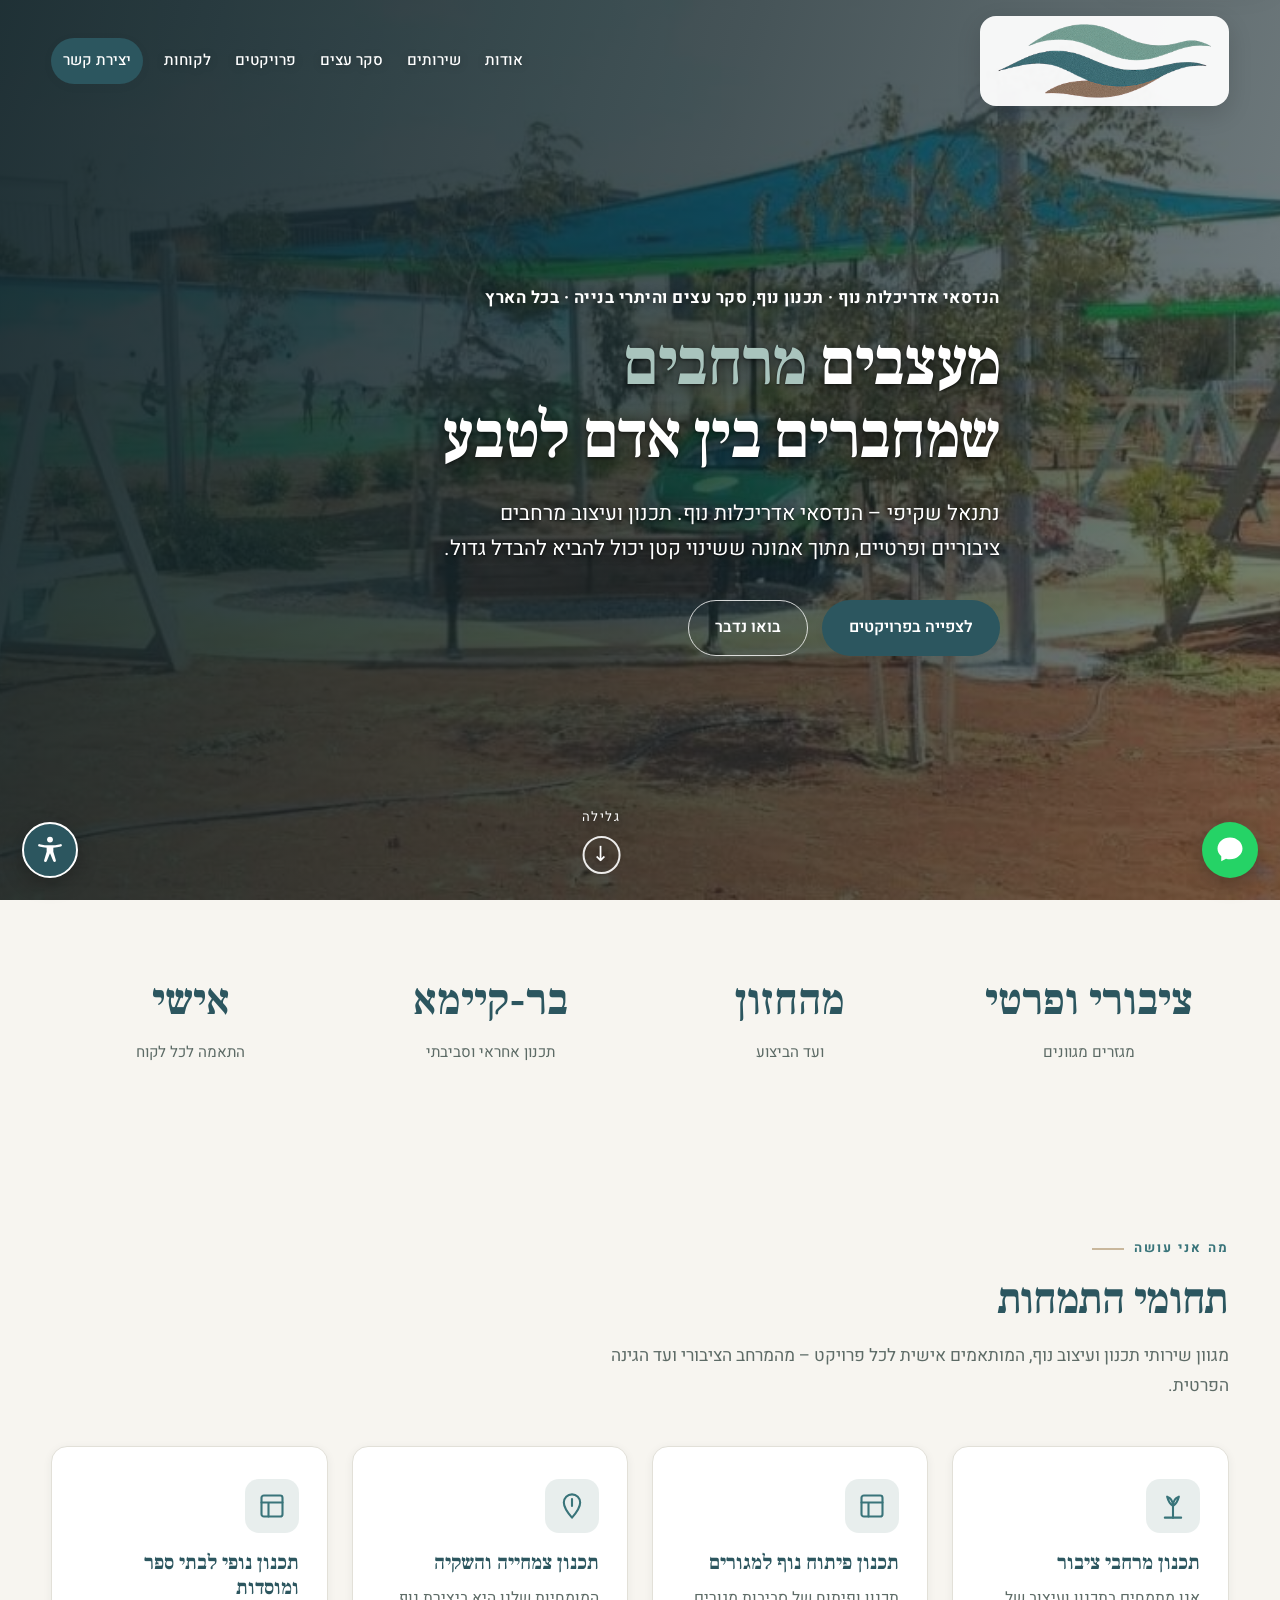
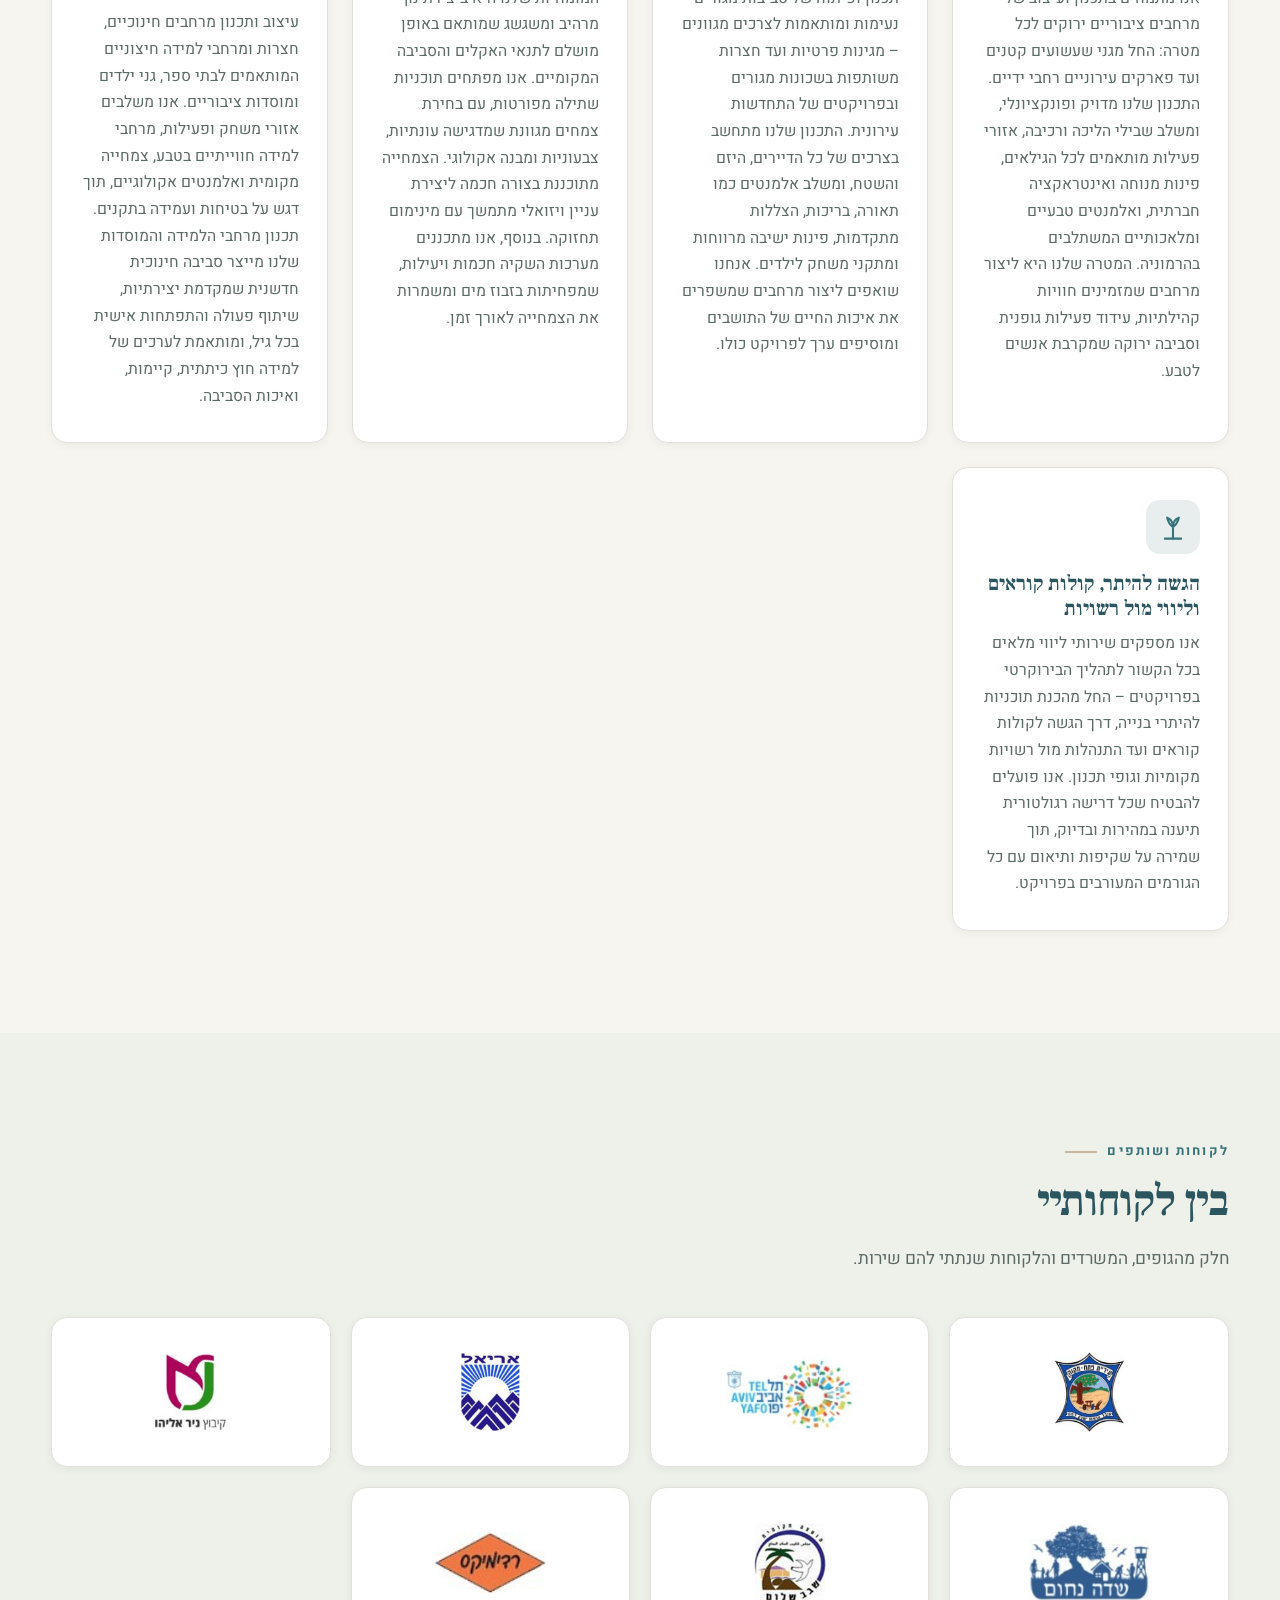
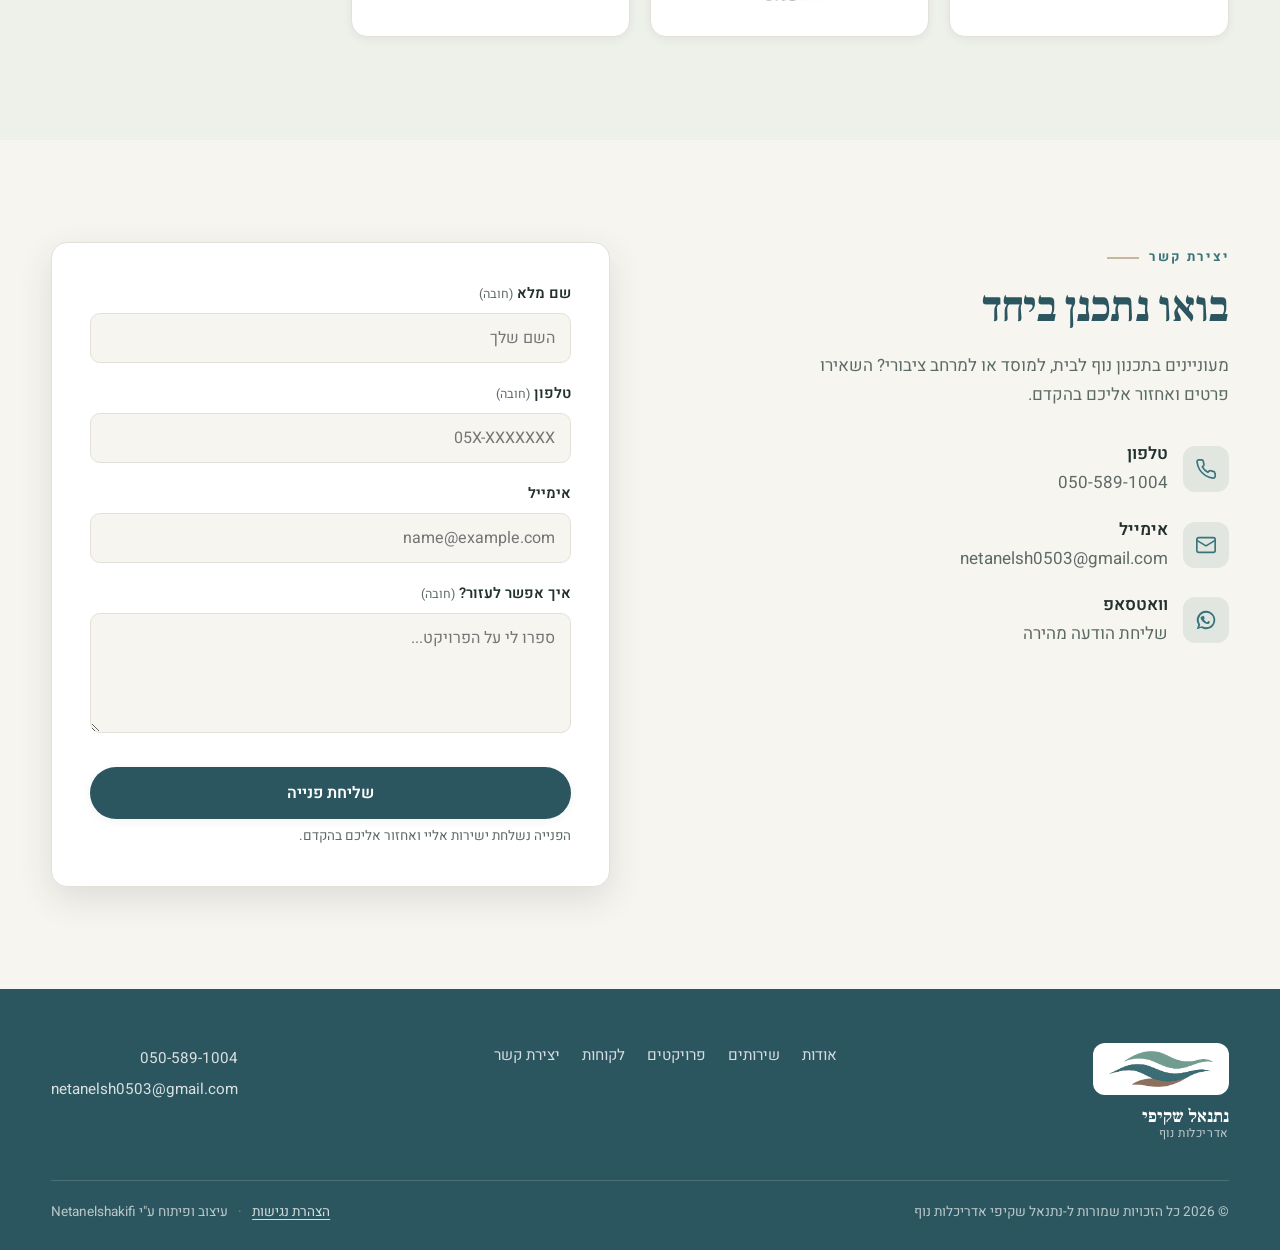
==== commit c7025088: "נגיש" ====
--- a/index.html
+++ b/index.html
@@ -2,7 +2,7 @@
 <html lang="he" dir="rtl">
 <head>
   <meta charset="UTF-8">
-  <script>document.documentElement.classList.add("js");</script>
+  <script>document.documentElement.classList.add("js");try{var t=localStorage.getItem("textSize");if(t==="115"||t==="130")document.documentElement.setAttribute("data-text-size",t);}catch(e){}</script>
   <meta name="viewport" content="width=device-width, initial-scale=1">
 
   <!-- Google tag (gtag.js) -->
@@ -71,7 +71,7 @@
   <link rel="preconnect" href="https://fonts.googleapis.com">
   <link rel="preconnect" href="https://fonts.gstatic.com" crossorigin>
   <link href="https://fonts.googleapis.com/css2?family=Frank+Ruhl+Libre:wght@500;700;900&family=Heebo:wght@300;400;500;600;700&display=swap" rel="stylesheet">
-  <link rel="stylesheet" href="assets/css/style.css?v=10">
+  <link rel="stylesheet" href="assets/css/style.css?v=11">
 </head>
 <body>
   <a class="skip-link" href="#main">דלג לתוכן הראשי</a>
@@ -266,5 +266,6 @@
   </a>
 
   <script src="assets/js/main.js?v=4"></script>
+  <script src="assets/js/text-size.js?v=1"></script>
 </body>
 </html>
--- a/assets/css/style.css
+++ b/assets/css/style.css
@@ -39,7 +39,7 @@
   color: var(--ink);
   background: var(--bg);
   line-height: 1.7;
-  font-size: 17px;
+  font-size: 1.0625rem; /* 17px at default size; rem so it follows the text-size control and browser font settings */
   -webkit-font-smoothing: antialiased;
   overflow-x: hidden;
   max-width: 100%;
@@ -436,7 +436,7 @@
   .footer-top { flex-direction: column; }
 }
 @media (max-width: 480px) {
-  body { font-size: 16px; }
+  body { font-size: 1rem; }
   .stats { grid-template-columns: 1fr 1fr; }
   .pub { flex-wrap: wrap; }
   .pub-src { margin-inline-start: 0; }
@@ -456,3 +456,41 @@
 }
 .skip-link:focus { top: 12px; outline: 3px solid #fff; outline-offset: 2px; }
 .sr-only { position: absolute !important; width: 1px; height: 1px; padding: 0; margin: -1px; overflow: hidden; clip: rect(0 0 0 0); white-space: nowrap; border: 0; }
+
+/* ---------- Text-size control ---------- */
+html[data-text-size="115"] { font-size: 115%; }
+html[data-text-size="130"] { font-size: 130%; }
+.a11y-widget { position: fixed; left: 22px; bottom: 22px; z-index: 210; font-size: 16px; }
+.a11y-fab {
+  width: 56px; height: 56px; border-radius: 50%; border: 2px solid #fff;
+  background: var(--teal-deep); color: #fff; cursor: pointer;
+  display: flex; align-items: center; justify-content: center;
+  box-shadow: 0 6px 20px rgba(0, 0, 0, .25); transition: transform .2s, box-shadow .2s;
+}
+.a11y-fab svg { width: 32px; height: 32px; }
+.a11y-fab:hover { transform: scale(1.08); box-shadow: 0 8px 26px rgba(0, 0, 0, .32); }
+.a11y-fab:active { transform: scale(.93); }
+.a11y-fab:focus-visible { outline: 3px solid var(--teal-deep); outline-offset: 3px; }
+.a11y-panel {
+  position: absolute; left: 0; bottom: 70px; width: 240px;
+  background: #fff; color: var(--ink); border-radius: 14px; padding: 16px;
+  box-shadow: 0 12px 36px rgba(0, 0, 0, .22); border: 1px solid var(--line);
+}
+.a11y-panel[hidden] { display: none; }
+.a11y-panel-title { font-weight: 700; margin-bottom: 10px; font-size: 1rem; }
+.a11y-sizes { display: grid; gap: 8px; }
+.a11y-size {
+  display: flex; align-items: center; gap: 12px; min-height: 44px; padding: 8px 12px;
+  border: 1.5px solid var(--line); border-radius: 10px; background: #fff; color: var(--ink);
+  font: inherit; font-size: 1rem; cursor: pointer; text-align: start;
+}
+.a11y-size:hover { border-color: var(--teal); }
+.a11y-size[aria-pressed="true"] { border-color: var(--teal-deep); background: #e8f0ef; font-weight: 700; }
+.a11y-size:focus-visible { outline: 3px solid var(--teal-deep); outline-offset: 2px; }
+.a11y-glyph { display: inline-block; width: 28px; text-align: center; font-weight: 700; line-height: 1; color: var(--teal-deep); }
+.a11y-glyph-100 { font-size: 16px; }
+.a11y-glyph-115 { font-size: 20px; }
+.a11y-glyph-130 { font-size: 25px; }
+.a11y-statement { display: inline-block; margin-top: 12px; padding-block: 8px; color: var(--teal-deep); text-decoration: underline; font-size: .95rem; }
+@media (max-width: 780px) { .a11y-widget { left: 16px; bottom: 16px; } }
+@media (prefers-reduced-motion: reduce) { .a11y-fab { transition: none; } }
